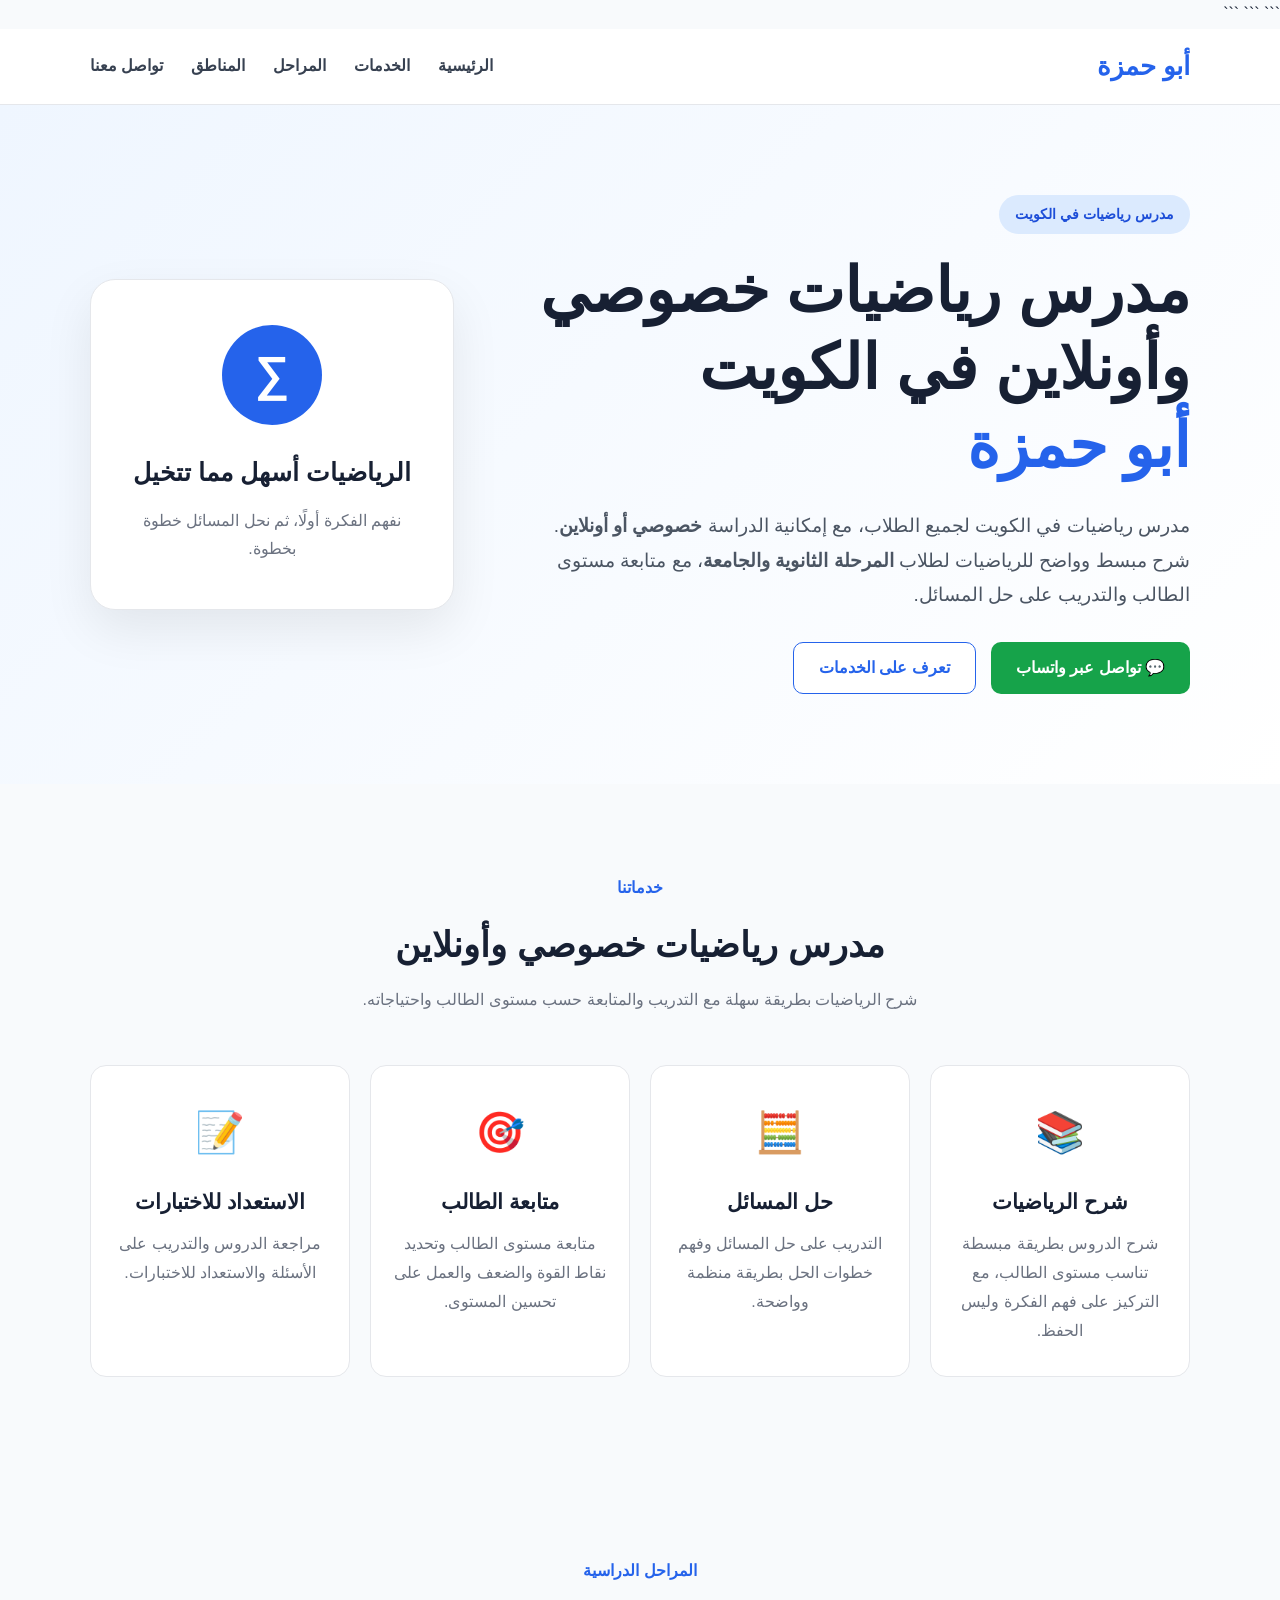
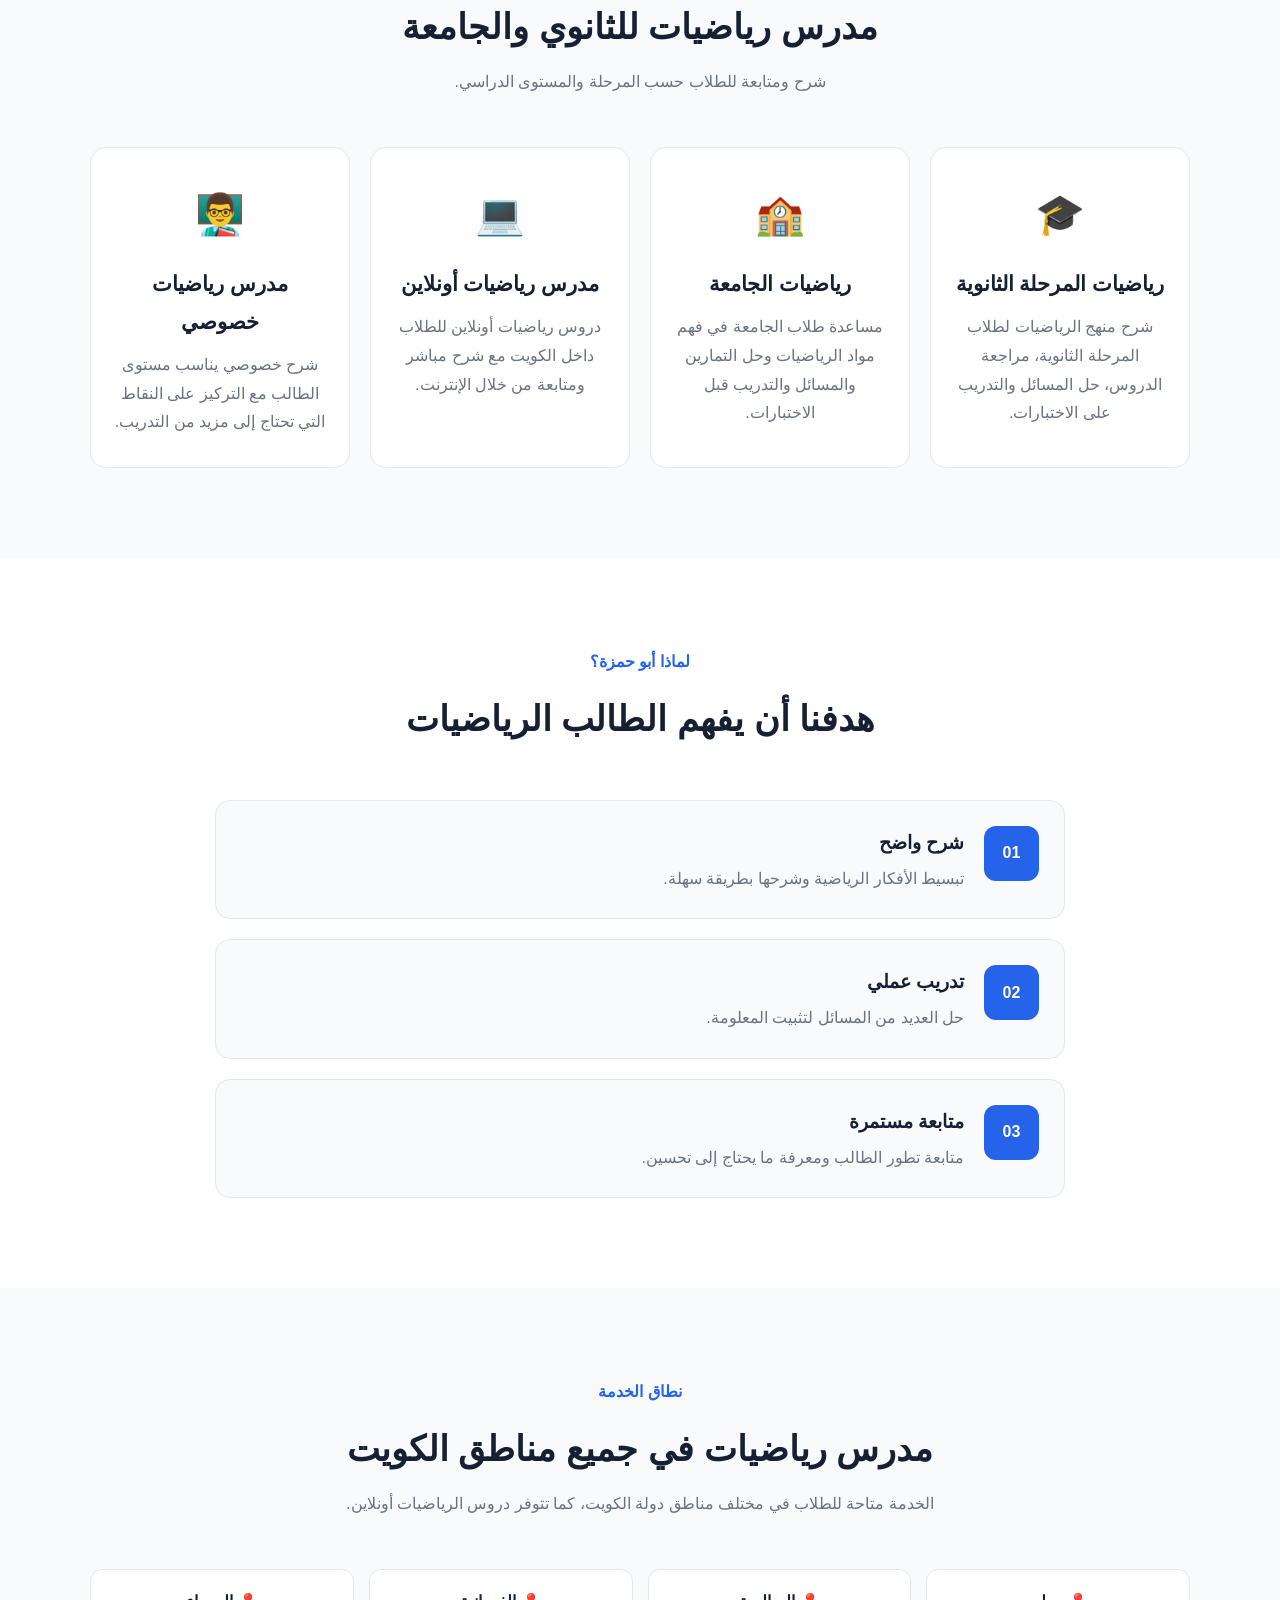
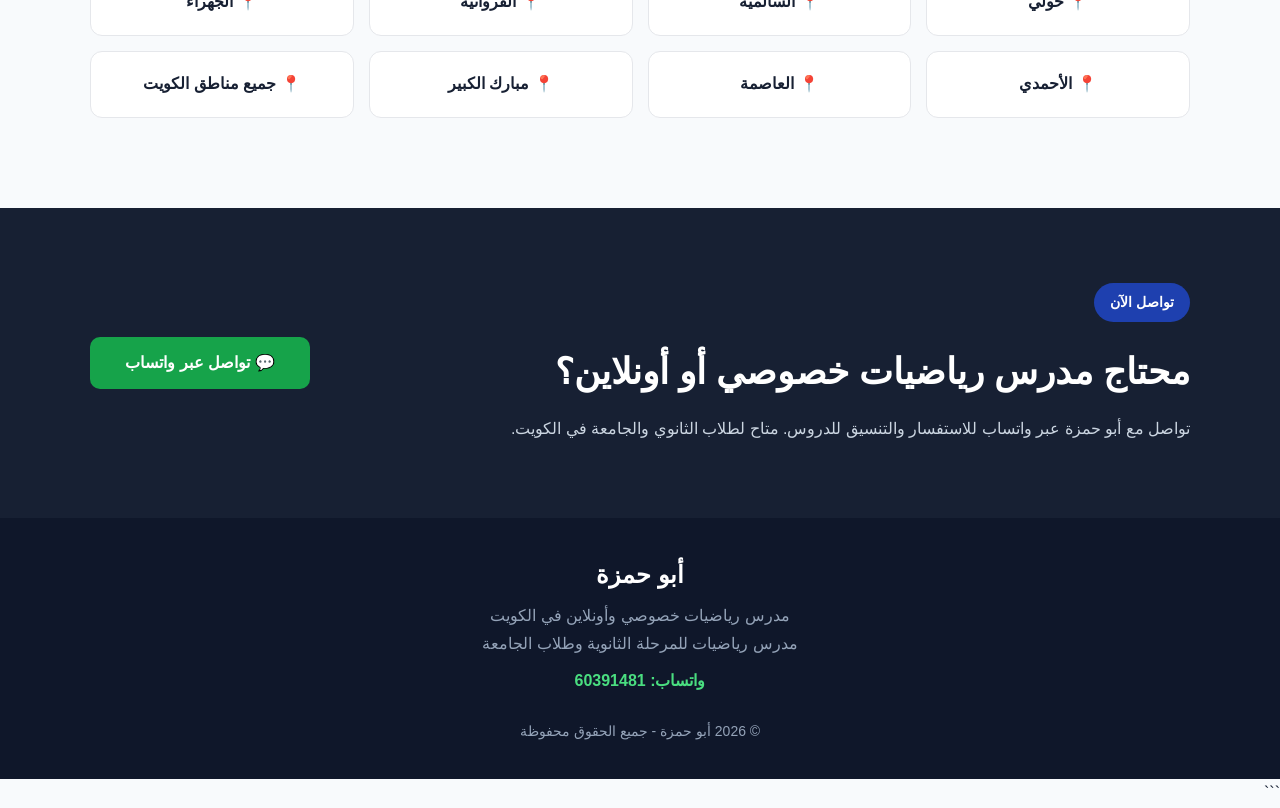
==== index.html @ b4099c41 "Update index.html" ====
<!DOCTYPE html>

<html lang="ar" dir="rtl">

<head>
    <meta charset="UTF-8">

```
<meta name="viewport"
      content="width=device-width, initial-scale=1.0">

<title>مدرس رياضيات في الكويت | خصوصي وأونلاين | أبو حمزة</title>

<meta name="description"
      content="أبو حمزة مدرس رياضيات في الكويت، مدرس رياضيات خصوصي وأونلاين لطلاب الثانوي والجامعة. شرح مبسط، حل مسائل، مراجعة واختبارات ومتابعة مستمرة.">

<meta name="keywords"
      content="مدرس رياضيات الكويت, مدرس رياضيات خصوصي الكويت, مدرس رياضيات اونلاين الكويت, مدرس رياضيات ثانوي الكويت, مدرس رياضيات جامعة الكويت, مدرس رياضيات في حولي, مدرس رياضيات في السالمية, مدرس رياضيات في الفروانية, مدرس رياضيات في الجهراء, مدرس رياضيات في الأحمدي, مدرس Math في الكويت">

<meta name="author" content="أبو حمزة">

<meta name="robots" content="index, follow">

<meta property="og:title"
      content="مدرس رياضيات في الكويت | خصوصي وأونلاين | أبو حمزة">

<meta property="og:description"
      content="مدرس رياضيات خصوصي وأونلاين في الكويت لطلاب الثانوي والجامعة مع شرح مبسط ومتابعة مستمرة.">

<meta property="og:type" content="website">

<meta property="og:locale" content="ar_KW">


<!-- بيانات تساعد Google على فهم الموقع -->
<script type="application/ld+json">
{
    "@context": "https://schema.org",
    "@type": "Person",
    "name": "أبو حمزة",
    "jobTitle": "مدرس رياضيات",
    "description": "مدرس رياضيات خصوصي وأونلاين في الكويت لطلاب المرحلة الثانوية والجامعة",
    "telephone": "+96560391481",
    "areaServed": {
        "@type": "Country",
        "name": "الكويت"
    },
    "knowsAbout": [
        "الرياضيات",
        "Math",
        "التعليم",
        "شرح الرياضيات",
        "رياضيات المرحلة الثانوية",
        "رياضيات الجامعة"
    ]
}
</script>

<link rel="stylesheet" href="style.css">
```

</head>

<body>

```
<!-- =========================
     Header
========================== -->

<header class="header">

    <div class="container header-content">

        <a href="#" class="logo">
            أبو حمزة
        </a>

        <nav class="nav">

            <a href="#home">الرئيسية</a>

            <a href="#services">الخدمات</a>

            <a href="#levels">المراحل</a>

            <a href="#areas">المناطق</a>

            <a href="#contact">تواصل معنا</a>

        </nav>

    </div>

</header>


<!-- =========================
     Hero
========================== -->

<main>

    <section id="home" class="hero">

        <div class="container hero-content">

            <div class="hero-text">

                <span class="badge">
                    مدرس رياضيات في الكويت
                </span>

                <h1>
                    مدرس رياضيات خصوصي وأونلاين في الكويت
                    <br>
                    <span>أبو حمزة</span>
                </h1>

                <p>
                    مدرس رياضيات في الكويت لجميع الطلاب،
                    مع إمكانية الدراسة <strong>خصوصي أو أونلاين</strong>.
                    شرح مبسط وواضح للرياضيات لطلاب
                    <strong>المرحلة الثانوية والجامعة</strong>،
                    مع متابعة مستوى الطالب والتدريب على حل المسائل.
                </p>

                <div class="hero-buttons">

                    <a
                        href="https://wa.me/96560391481"
                        target="_blank"
                        rel="noopener"
                        class="btn whatsapp-btn"
                    >
                        💬 تواصل عبر واتساب
                    </a>

                    <a
                        href="#services"
                        class="btn secondary-btn"
                    >
                        تعرف على الخدمات
                    </a>

                </div>

            </div>


            <div class="hero-card">

                <div class="math-symbol">
                    ∑
                </div>

                <h2>
                    الرياضيات أسهل مما تتخيل
                </h2>

                <p>
                    نفهم الفكرة أولًا،
                    ثم نحل المسائل خطوة بخطوة.
                </p>

            </div>

        </div>

    </section>


    <!-- =========================
         Services
    ========================== -->

    <section id="services" class="section">

        <div class="container">

            <div class="section-title">

                <span>
                    خدماتنا
                </span>

                <h2>
                    مدرس رياضيات خصوصي وأونلاين
                </h2>

                <p>
                    شرح الرياضيات بطريقة سهلة مع التدريب والمتابعة
                    حسب مستوى الطالب واحتياجاته.
                </p>

            </div>


            <div class="services-grid">


                <article class="service-card">

                    <div class="service-icon">
                        📚
                    </div>

                    <h3>
                        شرح الرياضيات
                    </h3>

                    <p>
                        شرح الدروس بطريقة مبسطة
                        تناسب مستوى الطالب، مع التركيز
                        على فهم الفكرة وليس الحفظ.
                    </p>

                </article>


                <article class="service-card">

                    <div class="service-icon">
                        🧮
                    </div>

                    <h3>
                        حل المسائل
                    </h3>

                    <p>
                        التدريب على حل المسائل
                        وفهم خطوات الحل بطريقة منظمة
                        وواضحة.
                    </p>

                </article>


                <article class="service-card">

                    <div class="service-icon">
                        🎯
                    </div>

                    <h3>
                        متابعة الطالب
                    </h3>

                    <p>
                        متابعة مستوى الطالب
                        وتحديد نقاط القوة والضعف
                        والعمل على تحسين المستوى.
                    </p>

                </article>


                <article class="service-card">

                    <div class="service-icon">
                        📝
                    </div>

                    <h3>
                        الاستعداد للاختبارات
                    </h3>

                    <p>
                        مراجعة الدروس والتدريب على الأسئلة
                        والاستعداد للاختبارات.
                    </p>

                </article>


            </div>

        </div>

    </section>


    <!-- =========================
         Levels
    ========================== -->

    <section id="levels" class="section">

        <div class="container">

            <div class="section-title">

                <span>
                    المراحل الدراسية
                </span>

                <h2>
                    مدرس رياضيات للثانوي والجامعة
                </h2>

                <p>
                    شرح ومتابعة للطلاب حسب المرحلة والمستوى الدراسي.
                </p>

            </div>


            <div class="services-grid">

                <article class="service-card">

                    <div class="service-icon">
                        🎓
                    </div>

                    <h3>
                        رياضيات المرحلة الثانوية
                    </h3>

                    <p>
                        شرح منهج الرياضيات لطلاب المرحلة الثانوية،
                        مراجعة الدروس، حل المسائل والتدريب على الاختبارات.
                    </p>

                </article>


                <article class="service-card">

                    <div class="service-icon">
                        🏫
                    </div>

                    <h3>
                        رياضيات الجامعة
                    </h3>

                    <p>
                        مساعدة طلاب الجامعة في فهم مواد الرياضيات
                        وحل التمارين والمسائل والتدريب قبل الاختبارات.
                    </p>

                </article>


                <article class="service-card">

                    <div class="service-icon">
                        💻
                    </div>

                    <h3>
                        مدرس رياضيات أونلاين
                    </h3>

                    <p>
                        دروس رياضيات أونلاين للطلاب داخل الكويت
                        مع شرح مباشر ومتابعة من خلال الإنترنت.
                    </p>

                </article>


                <article class="service-card">

                    <div class="service-icon">
                        👨‍🏫
                    </div>

                    <h3>
                        مدرس رياضيات خصوصي
                    </h3>

                    <p>
                        شرح خصوصي يناسب مستوى الطالب مع التركيز
                        على النقاط التي تحتاج إلى مزيد من التدريب.
                    </p>

                </article>

            </div>

        </div>

    </section>


    <!-- =========================
         Why Us
    ========================== -->

    <section class="why-section">

        <div class="container">

            <div class="section-title">

                <span>
                    لماذا أبو حمزة؟
                </span>

                <h2>
                    هدفنا أن يفهم الطالب الرياضيات
                </h2>

            </div>


            <div class="features">


                <div class="feature">

                    <div class="feature-number">
                        01
                    </div>

                    <div>
                        <h3>
                            شرح واضح
                        </h3>

                        <p>
                            تبسيط الأفكار الرياضية
                            وشرحها بطريقة سهلة.
                        </p>
                    </div>

                </div>


                <div class="feature">

                    <div class="feature-number">
                        02
                    </div>

                    <div>
                        <h3>
                            تدريب عملي
                        </h3>

                        <p>
                            حل العديد من المسائل
                            لتثبيت المعلومة.
                        </p>
                    </div>

                </div>


                <div class="feature">

                    <div class="feature-number">
                        03
                    </div>

                    <div>
                        <h3>
                            متابعة مستمرة
                        </h3>

                        <p>
                            متابعة تطور الطالب
                            ومعرفة ما يحتاج إلى تحسين.
                        </p>
                    </div>

                </div>


            </div>

        </div>

    </section>


    <!-- =========================
         Areas
    ========================== -->

    <section id="areas" class="section">

        <div class="container">

            <div class="section-title">

                <span>
                    نطاق الخدمة
                </span>

                <h2>
                    مدرس رياضيات في جميع مناطق الكويت
                </h2>

                <p>
                    الخدمة متاحة للطلاب في مختلف مناطق دولة الكويت،
                    كما تتوفر دروس الرياضيات أونلاين.
                </p>

            </div>


            <div class="areas-grid">

                <div>📍 حولي</div>

                <div>📍 السالمية</div>

                <div>📍 الفروانية</div>

                <div>📍 الجهراء</div>

                <div>📍 الأحمدي</div>

                <div>📍 العاصمة</div>

                <div>📍 مبارك الكبير</div>

                <div>📍 جميع مناطق الكويت</div>

            </div>

        </div>

    </section>


    <!-- =========================
         Contact
    ========================== -->

    <section id="contact" class="contact-section">

        <div class="container contact-content">

            <div>

                <span class="badge">
                    تواصل الآن
                </span>

                <h2>
                    محتاج مدرس رياضيات خصوصي أو أونلاين؟
                </h2>

                <p>
                    تواصل مع أبو حمزة عبر واتساب
                    للاستفسار والتنسيق للدروس.
                    متاح لطلاب الثانوي والجامعة في الكويت.
                </p>

            </div>


            <a
                href="https://wa.me/96560391481"
                target="_blank"
                rel="noopener"
                class="btn whatsapp-btn large-btn"
            >
                💬 تواصل عبر واتساب
            </a>

        </div>

    </section>

</main>


<!-- =========================
     Footer
========================== -->

<footer class="footer">

    <div class="container">

        <h3>
            أبو حمزة
        </h3>

        <p>
            مدرس رياضيات خصوصي وأونلاين في الكويت
        </p>

        <p>
            مدرس رياضيات للمرحلة الثانوية وطلاب الجامعة
        </p>

        <a
            href="https://wa.me/96560391481"
            target="_blank"
            rel="noopener"
        >
            واتساب: 60391481
        </a>

        <p class="copyright">
            © 2026 أبو حمزة - جميع الحقوق محفوظة
        </p>

    </div>

</footer>


<script src="script.js"></script>
```

</body>

</html>
---- style.css ----
/* =========================
   إعدادات عامة
========================= */

* {
    margin: 0;
    padding: 0;
    box-sizing: border-box;
}

html {
    scroll-behavior: smooth;
}

body {
    font-family: Arial, Tahoma, sans-serif;
    background: #f8fafc;
    color: #172033;
    line-height: 1.8;
}

a {
    text-decoration: none;
    color: inherit;
}

.container {
    width: min(1100px, 92%);
    margin: auto;
}


/* =========================
   Header
========================= */

.header {
    background: #ffffff;
    border-bottom: 1px solid #e5e7eb;
    position: sticky;
    top: 0;
    z-index: 1000;
}

.header-content {
    min-height: 75px;
    display: flex;
    align-items: center;
    justify-content: space-between;
    gap: 30px;
}

.logo {
    font-size: 26px;
    font-weight: bold;
    color: #2563eb;
}

.nav {
    display: flex;
    align-items: center;
    gap: 28px;
}

.nav a {
    font-size: 16px;
    font-weight: bold;
    color: #374151;
    transition: 0.3s;
}

.nav a:hover {
    color: #2563eb;
}


/* =========================
   Hero
========================= */

.hero {
    background: linear-gradient(
        135deg,
        #eff6ff,
        #ffffff
    );

    padding: 90px 0;
}

.hero-content {
    display: grid;
    grid-template-columns: 1.3fr 0.7fr;
    align-items: center;
    gap: 60px;
}

.badge {
    display: inline-block;
    background: #dbeafe;
    color: #1d4ed8;
    padding: 7px 16px;
    border-radius: 30px;
    font-size: 14px;
    font-weight: bold;
    margin-bottom: 18px;
}

.hero h1 {
    font-size: clamp(38px, 5vw, 62px);
    line-height: 1.25;
    margin-bottom: 25px;
}

.hero h1 span {
    color: #2563eb;
}

.hero-text p {
    max-width: 650px;
    font-size: 19px;
    color: #4b5563;
    margin-bottom: 30px;
}

.hero-buttons {
    display: flex;
    flex-wrap: wrap;
    gap: 15px;
}

.btn {
    display: inline-flex;
    justify-content: center;
    align-items: center;
    min-height: 52px;
    padding: 0 25px;
    border-radius: 10px;
    font-weight: bold;
    transition: 0.3s;
}

.whatsapp-btn {
    background: #16a34a;
    color: white;
}

.whatsapp-btn:hover {
    background: #15803d;
    transform: translateY(-2px);
}

.secondary-btn {
    background: white;
    color: #2563eb;
    border: 1px solid #2563eb;
}

.secondary-btn:hover {
    background: #2563eb;
    color: white;
}


/* =========================
   Hero Card
========================= */

.hero-card {
    background: white;
    border-radius: 25px;
    padding: 45px 30px;
    text-align: center;
    box-shadow: 0 20px 50px rgba(0, 0, 0, 0.08);
    border: 1px solid #e5e7eb;
}

.math-symbol {
    width: 100px;
    height: 100px;
    margin: 0 auto 25px;

    display: flex;
    align-items: center;
    justify-content: center;

    background: #2563eb;
    color: white;

    border-radius: 50%;

    font-size: 48px;
    font-weight: bold;
}

.hero-card h2 {
    font-size: 25px;
    margin-bottom: 12px;
}

.hero-card p {
    color: #6b7280;
}


/* =========================
   Sections
========================= */

.section {
    padding: 90px 0;
}

.section-title {
    text-align: center;
    max-width: 700px;
    margin: 0 auto 50px;
}

.section-title span {
    color: #2563eb;
    font-weight: bold;
}

.section-title h2 {
    font-size: 35px;
    margin: 10px 0;
}

.section-title p {
    color: #6b7280;
}


/* =========================
   Services
========================= */

.services-grid {
    display: grid;
    grid-template-columns: repeat(4, 1fr);
    gap: 20px;
}

.service-card {
    background: white;
    padding: 30px 22px;
    border-radius: 16px;
    text-align: center;
    border: 1px solid #e5e7eb;
    transition: 0.3s;
}

.service-card:hover {
    transform: translateY(-7px);
    box-shadow: 0 15px 35px rgba(0, 0, 0, 0.08);
}

.service-icon {
    font-size: 40px;
    margin-bottom: 15px;
}

.service-card h3 {
    font-size: 21px;
    margin-bottom: 10px;
}

.service-card p {
    color: #6b7280;
}


/* =========================
   Why Section
========================= */

.why-section {
    background: #ffffff;
    padding: 90px 0;
}

.features {
    max-width: 850px;
    margin: auto;

    display: grid;
    gap: 20px;
}

.feature {
    display: flex;
    align-items: flex-start;
    gap: 20px;

    padding: 25px;

    background: #f8fafc;
    border-radius: 15px;
    border: 1px solid #e5e7eb;
}

.feature-number {
    min-width: 55px;
    height: 55px;

    display: flex;
    align-items: center;
    justify-content: center;

    border-radius: 12px;

    background: #2563eb;
    color: white;

    font-weight: bold;
}

.feature h3 {
    margin-bottom: 5px;
}

.feature p {
    color: #6b7280;
}


/* =========================
   Areas
========================= */

.areas-grid {
    display: grid;
    grid-template-columns: repeat(4, 1fr);
    gap: 15px;
}

.areas-grid div {
    background: white;
    border: 1px solid #e5e7eb;
    border-radius: 12px;

    padding: 18px;

    text-align: center;
    font-weight: bold;

    transition: 0.3s;
}

.areas-grid div:hover {
    border-color: #2563eb;
    color: #2563eb;
    transform: translateY(-3px);
}


/* =========================
   Contact
========================= */

.contact-section {
    background: #172033;
    color: white;
    padding: 75px 0;
}

.contact-content {
    display: flex;
    align-items: center;
    justify-content: space-between;
    gap: 30px;
}

.contact-section .badge {
    background: #1e40af;
    color: white;
}

.contact-section h2 {
    font-size: 36px;
    margin-bottom: 10px;
}

.contact-section p {
    color: #cbd5e1;
}

.large-btn {
    min-width: 220px;
}


/* =========================
   Footer
========================= */

.footer {
    background: #0f172a;
    color: white;
    text-align: center;
    padding: 35px 0;
}

.footer h3 {
    font-size: 24px;
    margin-bottom: 5px;
}

.footer p {
    color: #94a3b8;
}

.footer a {
    display: inline-block;
    color: #4ade80;
    font-weight: bold;
    margin: 8px 0;
}

.copyright {
    margin-top: 15px;
    font-size: 14px;
}


/* =========================
   Mobile
========================= */

@media (max-width: 850px) {

    .header-content {
        flex-direction: column;
        padding: 18px 0;
    }

    .nav {
        gap: 15px;
        flex-wrap: wrap;
        justify-content: center;
    }

    .nav a {
        font-size: 14px;
    }

    .hero {
        padding: 60px 0;
    }

    .hero-content {
        grid-template-columns: 1fr;
        text-align: center;
    }

    .hero-text p {
        margin-left: auto;
        margin-right: auto;
    }

    .hero-buttons {
        justify-content: center;
    }

    .services-grid {
        grid-template-columns: repeat(2, 1fr);
    }

    .areas-grid {
        grid-template-columns: repeat(2, 1fr);
    }

    .contact-content {
        flex-direction: column;
        text-align: center;
    }
}


@media (max-width: 550px) {

    .hero h1 {
        font-size: 36px;
    }

    .hero-text p {
        font-size: 17px;
    }

    .section {
        padding: 65px 0;
    }

    .section-title h2 {
        font-size: 28px;
    }

    .services-grid {
        grid-template-columns: 1fr;
    }

    .areas-grid {
        grid-template-columns: 1fr;
    }

    .feature {
        flex-direction: column;
    }

    .btn {
        width: 100%;
    }

    .hero-buttons {
        flex-direction: column;
    }

}
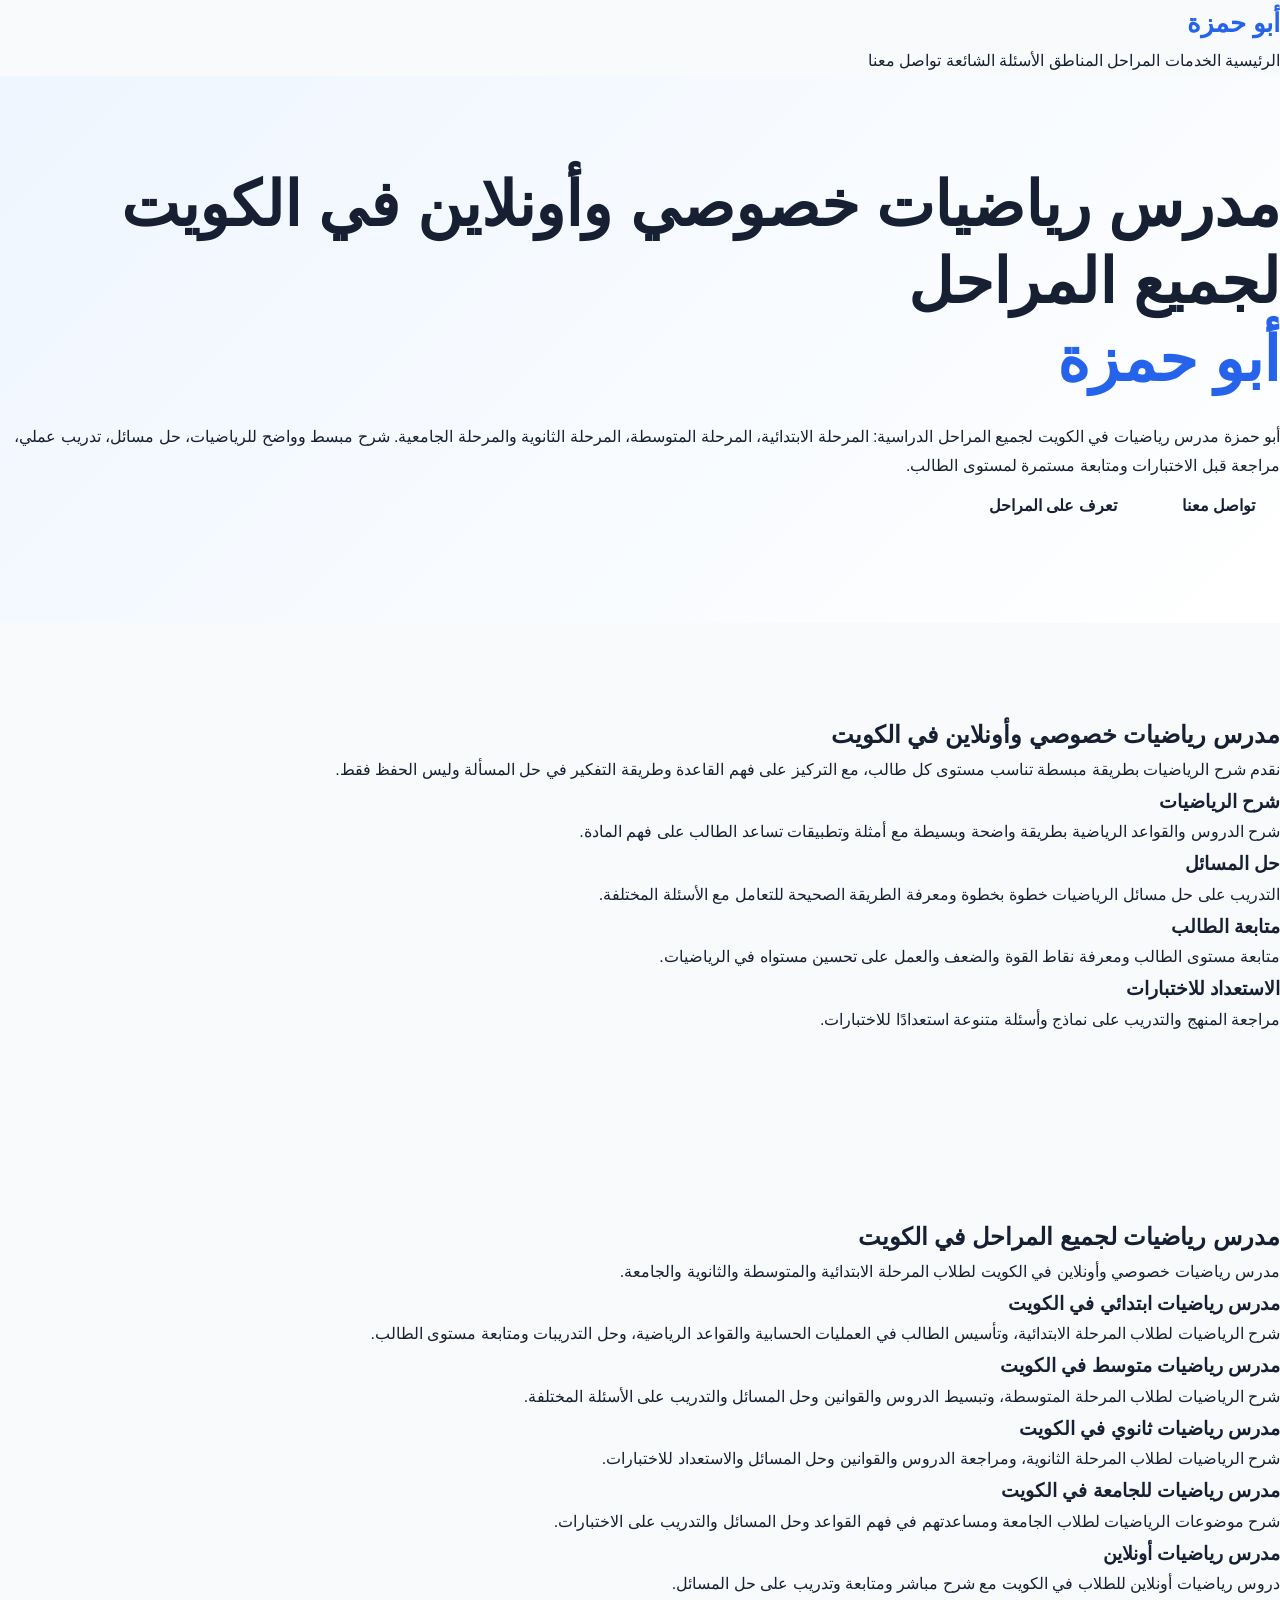
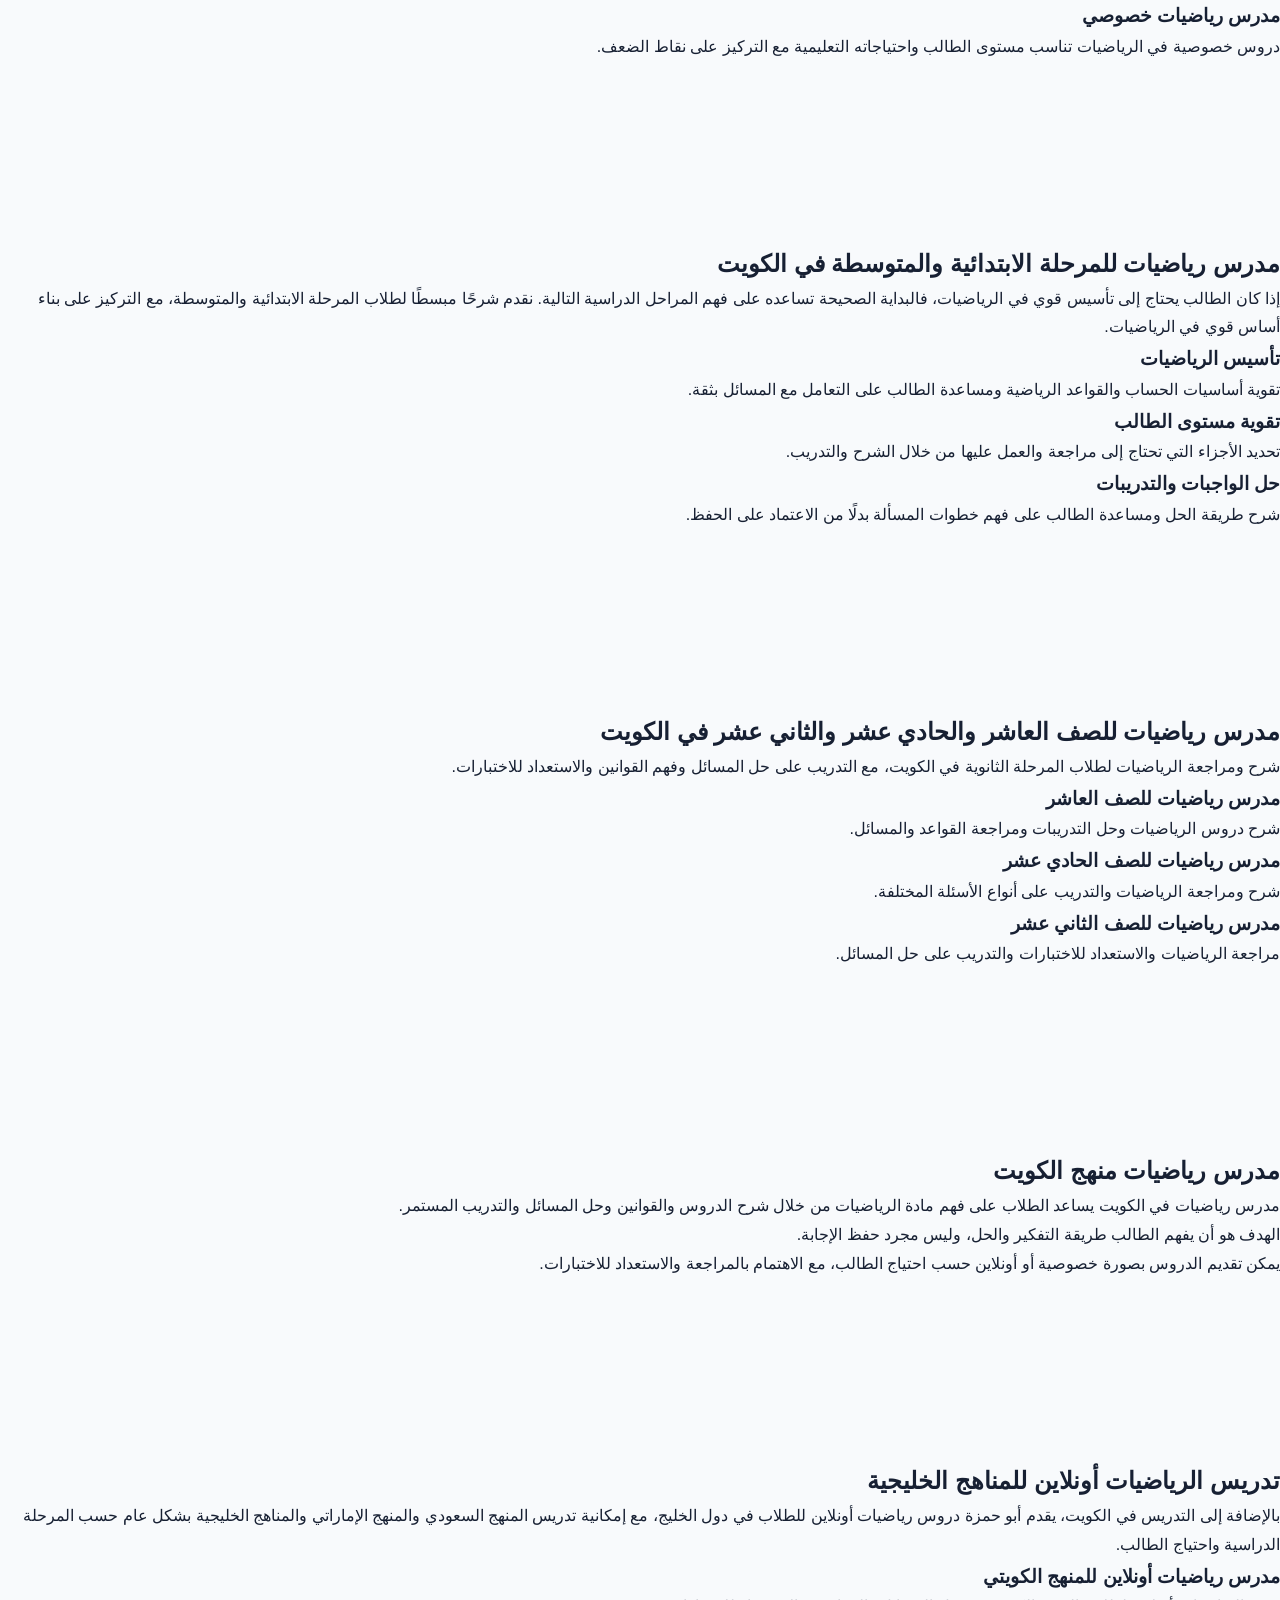
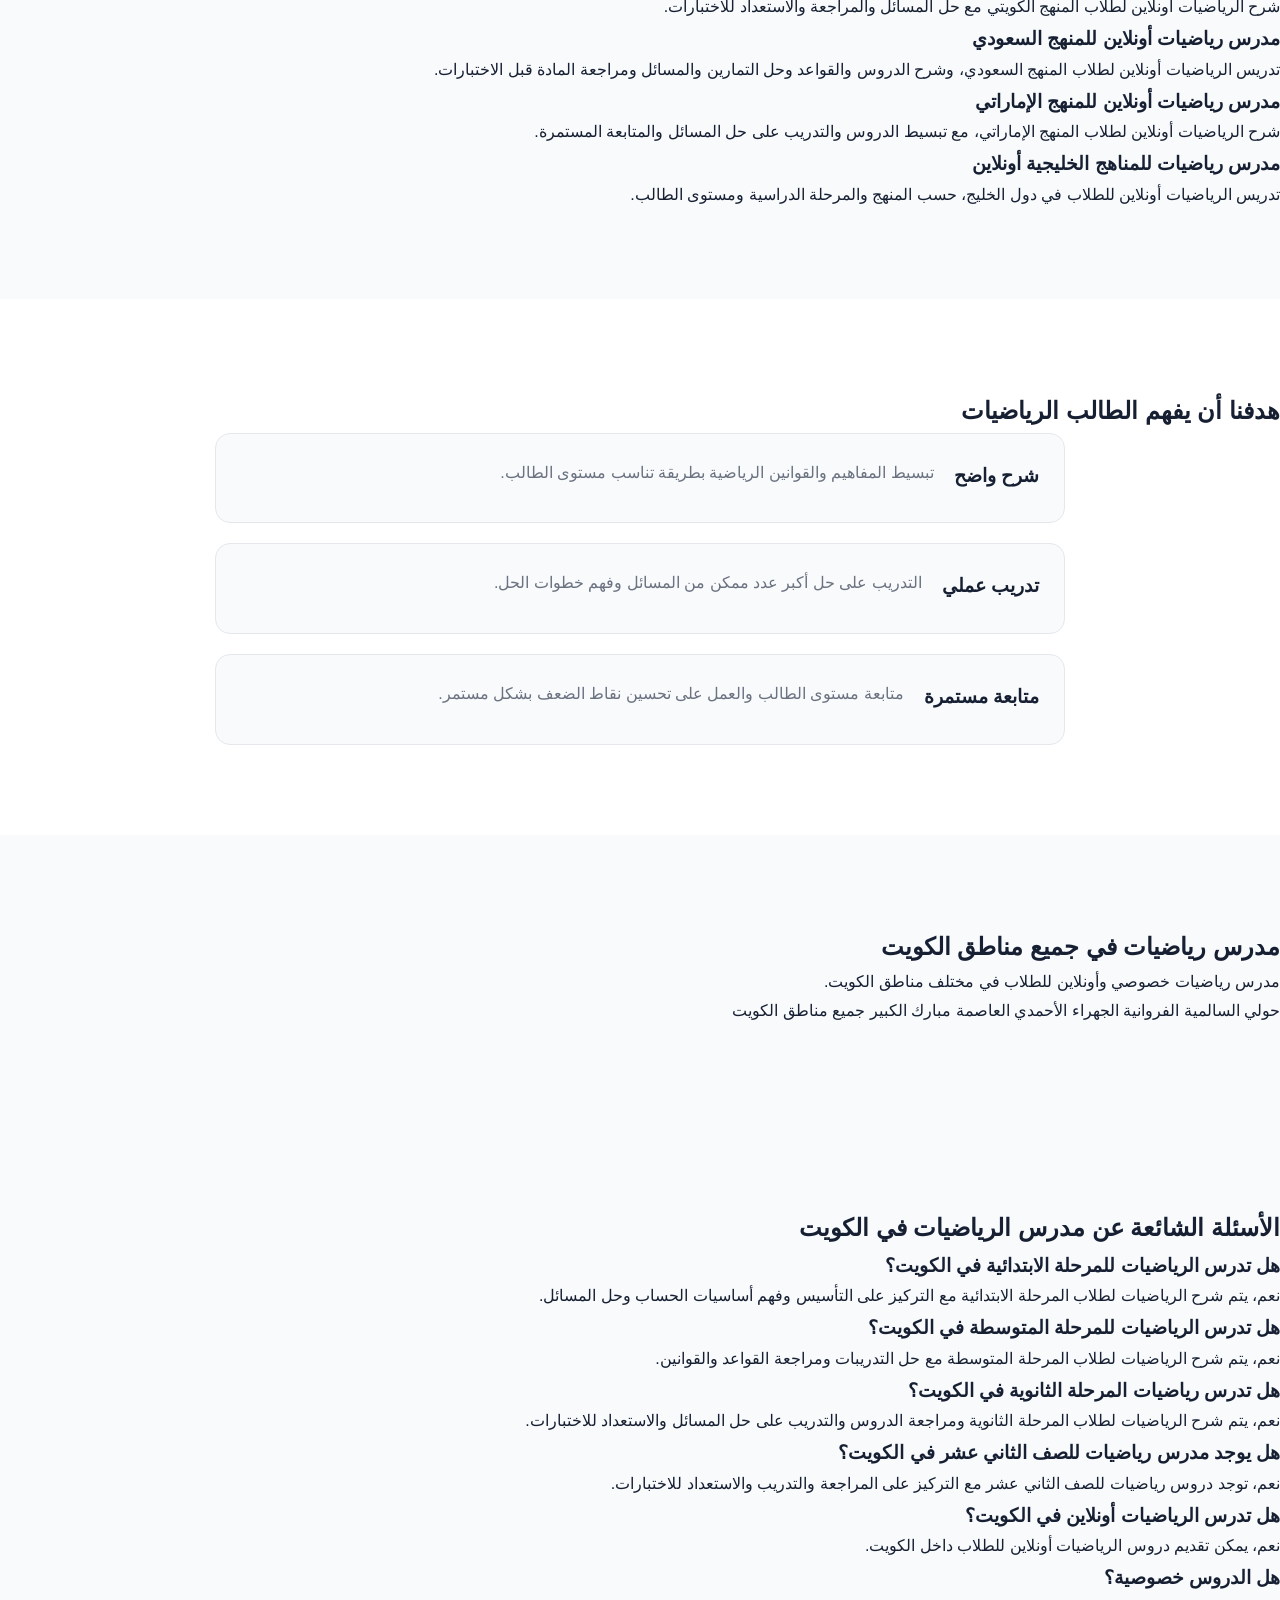
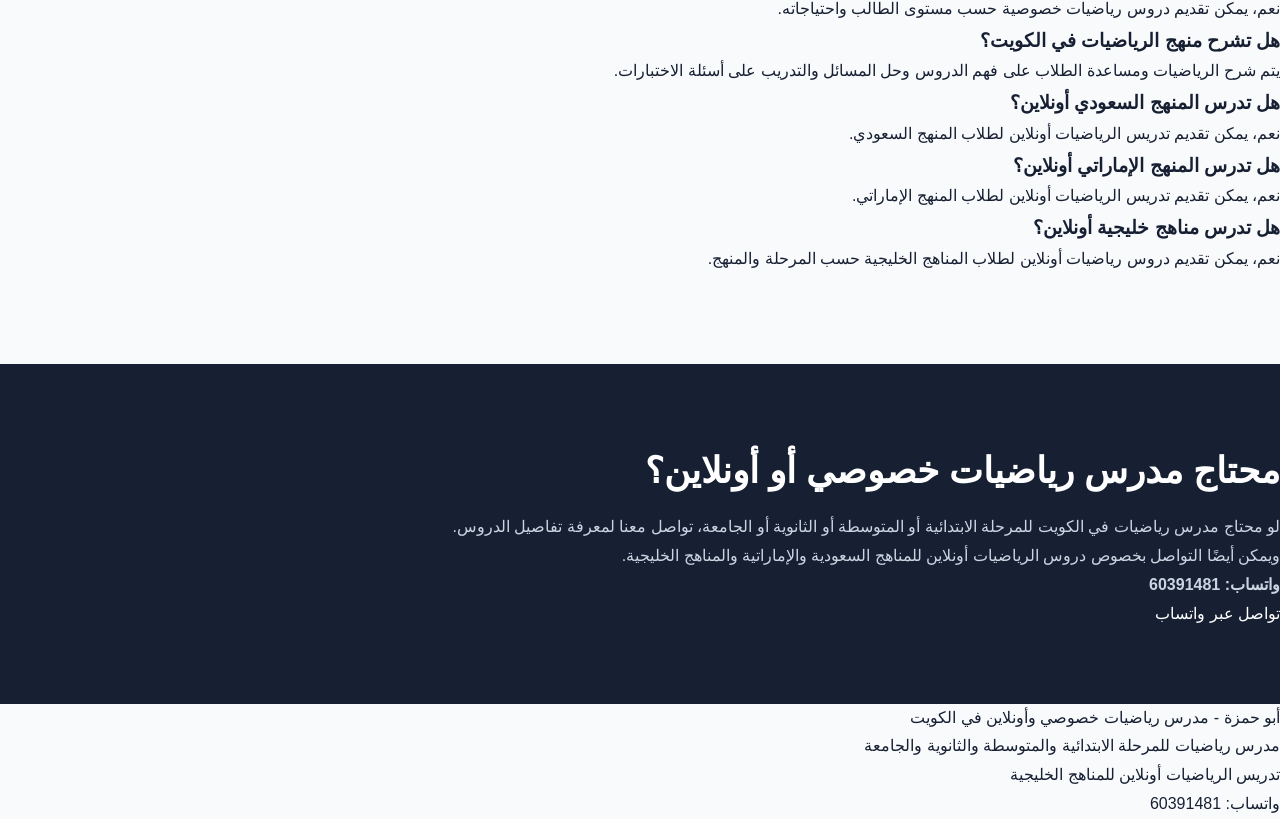
==== commit ac0bd382: "Update index.html" ====
--- a/index.html
+++ b/index.html
@@ -1,615 +1,874 @@
 <!DOCTYPE html>
-
 <html lang="ar" dir="rtl">
 
 <head>
     <meta charset="UTF-8">
-
-```
-<meta name="viewport"
-      content="width=device-width, initial-scale=1.0">
-
-<title>مدرس رياضيات في الكويت | خصوصي وأونلاين | أبو حمزة</title>
-
-<meta name="description"
-      content="أبو حمزة مدرس رياضيات في الكويت، مدرس رياضيات خصوصي وأونلاين لطلاب الثانوي والجامعة. شرح مبسط، حل مسائل، مراجعة واختبارات ومتابعة مستمرة.">
-
-<meta name="keywords"
-      content="مدرس رياضيات الكويت, مدرس رياضيات خصوصي الكويت, مدرس رياضيات اونلاين الكويت, مدرس رياضيات ثانوي الكويت, مدرس رياضيات جامعة الكويت, مدرس رياضيات في حولي, مدرس رياضيات في السالمية, مدرس رياضيات في الفروانية, مدرس رياضيات في الجهراء, مدرس رياضيات في الأحمدي, مدرس Math في الكويت">
-
-<meta name="author" content="أبو حمزة">
-
-<meta name="robots" content="index, follow">
-
-<meta property="og:title"
-      content="مدرس رياضيات في الكويت | خصوصي وأونلاين | أبو حمزة">
-
-<meta property="og:description"
-      content="مدرس رياضيات خصوصي وأونلاين في الكويت لطلاب الثانوي والجامعة مع شرح مبسط ومتابعة مستمرة.">
-
-<meta property="og:type" content="website">
-
-<meta property="og:locale" content="ar_KW">
-
-
-<!-- بيانات تساعد Google على فهم الموقع -->
-<script type="application/ld+json">
-{
-    "@context": "https://schema.org",
-    "@type": "Person",
-    "name": "أبو حمزة",
-    "jobTitle": "مدرس رياضيات",
-    "description": "مدرس رياضيات خصوصي وأونلاين في الكويت لطلاب المرحلة الثانوية والجامعة",
-    "telephone": "+96560391481",
-    "areaServed": {
-        "@type": "Country",
-        "name": "الكويت"
-    },
-    "knowsAbout": [
-        "الرياضيات",
-        "Math",
-        "التعليم",
-        "شرح الرياضيات",
-        "رياضيات المرحلة الثانوية",
-        "رياضيات الجامعة"
-    ]
-}
-</script>
-
-<link rel="stylesheet" href="style.css">
-```
-
+    <meta name="viewport" content="width=device-width, initial-scale=1.0">
+
+    <title>مدرس رياضيات في الكويت | ابتدائي ومتوسط وثانوي وجامعة | أبو حمزة</title>
+
+    <meta name="description"
+        content="أبو حمزة مدرس رياضيات في الكويت لجميع المراحل: ابتدائي، متوسط، ثانوي وجامعة. مدرس رياضيات خصوصي وأونلاين في الكويت، شرح مبسط ومراجعة وحل مسائل واختبارات، مع تدريس المناهج الخليجية أونلاين.">
+
+    <meta name="keywords"
+        content="مدرس رياضيات الكويت, مدرس رياضيات خصوصي الكويت, مدرس رياضيات اونلاين الكويت, مدرس رياضيات ابتدائي الكويت, مدرس رياضيات للمرحلة الابتدائية, مدرس رياضيات متوسط الكويت, مدرس رياضيات للمرحلة المتوسطة, مدرس رياضيات ثانوي الكويت, مدرس رياضيات للصف العاشر الكويت, مدرس رياضيات للصف الحادي عشر الكويت, مدرس رياضيات للصف الثاني عشر الكويت, مدرس رياضيات جامعة الكويت, مدرس رياضيات منهج الكويت, شرح رياضيات الكويت, مدرس Math في الكويت, مدرس رياضيات اونلاين, مدرس رياضيات المنهج السعودي, مدرس رياضيات اونلاين المنهج السعودي, مدرس رياضيات المنهج الإماراتي, مدرس رياضيات اونلاين المنهج الإماراتي, مدرس رياضيات للمناهج الخليجية">
+
+    <meta name="author" content="أبو حمزة">
+    <meta name="robots" content="index, follow">
+
+    <!-- Open Graph -->
+    <meta property="og:title"
+        content="مدرس رياضيات في الكويت | ابتدائي ومتوسط وثانوي وجامعة | أبو حمزة">
+
+    <meta property="og:description"
+        content="مدرس رياضيات خصوصي وأونلاين في الكويت لجميع المراحل الدراسية، من الابتدائي والمتوسط إلى الثانوي والجامعة، مع تدريس المناهج الخليجية أونلاين.">
+
+    <meta property="og:type" content="website">
+    <meta property="og:locale" content="ar_KW">
+
+    <!-- بيانات الموقع لمحركات البحث -->
+    <script type="application/ld+json">
+    {
+        "@context": "https://schema.org",
+        "@type": "Person",
+        "name": "أبو حمزة",
+        "jobTitle": "مدرس رياضيات",
+        "description": "مدرس رياضيات خصوصي وأونلاين في الكويت لجميع المراحل الدراسية من الابتدائي والمتوسط إلى الثانوي والجامعة، مع تدريس المناهج الخليجية أونلاين.",
+        "telephone": "+96560391481",
+        "areaServed": {
+            "@type": "Country",
+            "name": "الكويت"
+        },
+        "knowsAbout": [
+            "الرياضيات",
+            "Math",
+            "شرح الرياضيات",
+            "مدرس رياضيات ابتدائي",
+            "مدرس رياضيات متوسط",
+            "مدرس رياضيات ثانوي",
+            "رياضيات الجامعة",
+            "منهج الرياضيات في الكويت",
+            "المنهج السعودي",
+            "المنهج الإماراتي",
+            "المناهج الخليجية",
+            "تدريس الرياضيات أونلاين"
+        ]
+    }
+    </script>
+
+    <link rel="stylesheet" href="style.css">
 </head>
 
 <body>
 
-```
+<header>
+
+    <div class="logo">
+        أبو حمزة
+    </div>
+
+    <nav>
+        <a href="#home">الرئيسية</a>
+        <a href="#services">الخدمات</a>
+        <a href="#levels">المراحل</a>
+        <a href="#areas">المناطق</a>
+        <a href="#faq">الأسئلة الشائعة</a>
+        <a href="#contact">تواصل معنا</a>
+    </nav>
+
+</header>
+
+
+<main>
+
+    <!-- =========================
+         الرئيسية
+    ========================== -->
+
+    <section id="home" class="hero">
+
+        <h1>
+            مدرس رياضيات خصوصي وأونلاين في الكويت لجميع المراحل
+            <br>
+            <span>أبو حمزة</span>
+        </h1>
+
+        <p>
+            أبو حمزة مدرس رياضيات في الكويت لجميع المراحل الدراسية:
+            المرحلة الابتدائية، المرحلة المتوسطة، المرحلة الثانوية
+            والمرحلة الجامعية.
+
+            شرح مبسط وواضح للرياضيات، حل مسائل، تدريب عملي،
+            مراجعة قبل الاختبارات ومتابعة مستمرة لمستوى الطالب.
+        </p>
+
+        <div class="hero-buttons">
+
+            <a href="#contact" class="btn">
+                تواصل معنا
+            </a>
+
+            <a href="#levels" class="btn">
+                تعرف على المراحل
+            </a>
+
+        </div>
+
+    </section>
+
+
+    <!-- =========================
+         الخدمات
+    ========================== -->
+
+    <section id="services" class="section">
+
+        <h2>
+            مدرس رياضيات خصوصي وأونلاين في الكويت
+        </h2>
+
+        <p>
+            نقدم شرح الرياضيات بطريقة مبسطة تناسب مستوى كل طالب،
+            مع التركيز على فهم القاعدة وطريقة التفكير في حل المسألة
+            وليس الحفظ فقط.
+        </p>
+
+        <div class="cards">
+
+            <div class="card">
+
+                <h3>
+                    شرح الرياضيات
+                </h3>
+
+                <p>
+                    شرح الدروس والقواعد الرياضية بطريقة واضحة وبسيطة
+                    مع أمثلة وتطبيقات تساعد الطالب على فهم المادة.
+                </p>
+
+            </div>
+
+
+            <div class="card">
+
+                <h3>
+                    حل المسائل
+                </h3>
+
+                <p>
+                    التدريب على حل مسائل الرياضيات خطوة بخطوة
+                    ومعرفة الطريقة الصحيحة للتعامل مع الأسئلة المختلفة.
+                </p>
+
+            </div>
+
+
+            <div class="card">
+
+                <h3>
+                    متابعة الطالب
+                </h3>
+
+                <p>
+                    متابعة مستوى الطالب ومعرفة نقاط القوة والضعف
+                    والعمل على تحسين مستواه في الرياضيات.
+                </p>
+
+            </div>
+
+
+            <div class="card">
+
+                <h3>
+                    الاستعداد للاختبارات
+                </h3>
+
+                <p>
+                    مراجعة المنهج والتدريب على نماذج وأسئلة متنوعة
+                    استعدادًا للاختبارات.
+                </p>
+
+            </div>
+
+        </div>
+
+    </section>
+
+
+    <!-- =========================
+         المراحل الدراسية
+    ========================== -->
+
+    <section id="levels" class="section">
+
+        <h2>
+            مدرس رياضيات لجميع المراحل في الكويت
+        </h2>
+
+        <p>
+            مدرس رياضيات خصوصي وأونلاين في الكويت
+            لطلاب المرحلة الابتدائية والمتوسطة والثانوية والجامعة.
+        </p>
+
+        <div class="cards">
+
+
+            <!-- ابتدائي -->
+
+            <div class="card">
+
+                <h3>
+                    مدرس رياضيات ابتدائي في الكويت
+                </h3>
+
+                <p>
+                    شرح الرياضيات لطلاب المرحلة الابتدائية،
+                    وتأسيس الطالب في العمليات الحسابية والقواعد الرياضية،
+                    وحل التدريبات ومتابعة مستوى الطالب.
+                </p>
+
+            </div>
+
+
+            <!-- متوسط -->
+
+            <div class="card">
+
+                <h3>
+                    مدرس رياضيات متوسط في الكويت
+                </h3>
+
+                <p>
+                    شرح الرياضيات لطلاب المرحلة المتوسطة،
+                    وتبسيط الدروس والقوانين وحل المسائل
+                    والتدريب على الأسئلة المختلفة.
+                </p>
+
+            </div>
+
+
+            <!-- ثانوي -->
+
+            <div class="card">
+
+                <h3>
+                    مدرس رياضيات ثانوي في الكويت
+                </h3>
+
+                <p>
+                    شرح الرياضيات لطلاب المرحلة الثانوية،
+                    ومراجعة الدروس والقوانين وحل المسائل
+                    والاستعداد للاختبارات.
+                </p>
+
+            </div>
+
+
+            <!-- جامعة -->
+
+            <div class="card">
+
+                <h3>
+                    مدرس رياضيات للجامعة في الكويت
+                </h3>
+
+                <p>
+                    شرح موضوعات الرياضيات لطلاب الجامعة
+                    ومساعدتهم في فهم القواعد وحل المسائل
+                    والتدريب على الاختبارات.
+                </p>
+
+            </div>
+
+
+            <!-- أونلاين -->
+
+            <div class="card">
+
+                <h3>
+                    مدرس رياضيات أونلاين
+                </h3>
+
+                <p>
+                    دروس رياضيات أونلاين للطلاب في الكويت
+                    مع شرح مباشر ومتابعة وتدريب على حل المسائل.
+                </p>
+
+            </div>
+
+
+            <!-- خصوصي -->
+
+            <div class="card">
+
+                <h3>
+                    مدرس رياضيات خصوصي
+                </h3>
+
+                <p>
+                    دروس خصوصية في الرياضيات تناسب مستوى الطالب
+                    واحتياجاته التعليمية مع التركيز على نقاط الضعف.
+                </p>
+
+            </div>
+
+        </div>
+
+    </section>
+
+
+    <!-- =========================
+         ابتدائي ومتوسط
+    ========================== -->
+
+    <section class="section">
+
+        <h2>
+            مدرس رياضيات للمرحلة الابتدائية والمتوسطة في الكويت
+        </h2>
+
+        <p>
+            إذا كان الطالب يحتاج إلى تأسيس قوي في الرياضيات،
+            فالبداية الصحيحة تساعده على فهم المراحل الدراسية التالية.
+
+            نقدم شرحًا مبسطًا لطلاب المرحلة الابتدائية والمتوسطة،
+            مع التركيز على بناء أساس قوي في الرياضيات.
+        </p>
+
+        <div class="cards">
+
+
+            <div class="card">
+
+                <h3>
+                    تأسيس الرياضيات
+                </h3>
+
+                <p>
+                    تقوية أساسيات الحساب والقواعد الرياضية
+                    ومساعدة الطالب على التعامل مع المسائل بثقة.
+                </p>
+
+            </div>
+
+
+            <div class="card">
+
+                <h3>
+                    تقوية مستوى الطالب
+                </h3>
+
+                <p>
+                    تحديد الأجزاء التي تحتاج إلى مراجعة
+                    والعمل عليها من خلال الشرح والتدريب.
+                </p>
+
+            </div>
+
+
+            <div class="card">
+
+                <h3>
+                    حل الواجبات والتدريبات
+                </h3>
+
+                <p>
+                    شرح طريقة الحل ومساعدة الطالب على فهم خطوات
+                    المسألة بدلًا من الاعتماد على الحفظ.
+                </p>
+
+            </div>
+
+        </div>
+
+    </section>
+
+
+    <!-- =========================
+         المرحلة الثانوية
+    ========================== -->
+
+    <section class="section">
+
+        <h2>
+            مدرس رياضيات للصف العاشر والحادي عشر والثاني عشر في الكويت
+        </h2>
+
+        <p>
+            شرح ومراجعة الرياضيات لطلاب المرحلة الثانوية في الكويت،
+            مع التدريب على حل المسائل وفهم القوانين والاستعداد للاختبارات.
+        </p>
+
+        <div class="cards">
+
+
+            <div class="card">
+
+                <h3>
+                    مدرس رياضيات للصف العاشر
+                </h3>
+
+                <p>
+                    شرح دروس الرياضيات وحل التدريبات
+                    ومراجعة القواعد والمسائل.
+                </p>
+
+            </div>
+
+
+            <div class="card">
+
+                <h3>
+                    مدرس رياضيات للصف الحادي عشر
+                </h3>
+
+                <p>
+                    شرح ومراجعة الرياضيات والتدريب
+                    على أنواع الأسئلة المختلفة.
+                </p>
+
+            </div>
+
+
+            <div class="card">
+
+                <h3>
+                    مدرس رياضيات للصف الثاني عشر
+                </h3>
+
+                <p>
+                    مراجعة الرياضيات والاستعداد للاختبارات
+                    والتدريب على حل المسائل.
+                </p>
+
+            </div>
+
+        </div>
+
+    </section>
+
+
+    <!-- =========================
+         منهج الكويت
+    ========================== -->
+
+    <section class="section">
+
+        <h2>
+            مدرس رياضيات منهج الكويت
+        </h2>
+
+        <p>
+            مدرس رياضيات في الكويت يساعد الطلاب على فهم مادة الرياضيات
+            من خلال شرح الدروس والقوانين وحل المسائل والتدريب المستمر.
+        </p>
+
+        <p>
+            الهدف هو أن يفهم الطالب طريقة التفكير والحل،
+            وليس مجرد حفظ الإجابة.
+        </p>
+
+        <p>
+            يمكن تقديم الدروس بصورة خصوصية أو أونلاين
+            حسب احتياج الطالب، مع الاهتمام بالمراجعة
+            والاستعداد للاختبارات.
+        </p>
+
+    </section>
+
+
+    <!-- =========================
+         المناهج الخليجية أونلاين
+    ========================== -->
+
+    <section class="section">
+
+        <h2>
+            تدريس الرياضيات أونلاين للمناهج الخليجية
+        </h2>
+
+        <p>
+            بالإضافة إلى التدريس في الكويت، يقدم أبو حمزة
+            دروس رياضيات أونلاين للطلاب في دول الخليج،
+            مع إمكانية تدريس المنهج السعودي والمنهج الإماراتي
+            والمناهج الخليجية بشكل عام حسب المرحلة الدراسية
+            واحتياج الطالب.
+        </p>
+
+        <div class="cards">
+
+
+            <div class="card">
+
+                <h3>
+                    مدرس رياضيات أونلاين للمنهج الكويتي
+                </h3>
+
+                <p>
+                    شرح الرياضيات أونلاين لطلاب المنهج الكويتي
+                    مع حل المسائل والمراجعة والاستعداد للاختبارات.
+                </p>
+
+            </div>
+
+
+            <div class="card">
+
+                <h3>
+                    مدرس رياضيات أونلاين للمنهج السعودي
+                </h3>
+
+                <p>
+                    تدريس الرياضيات أونلاين لطلاب المنهج السعودي،
+                    وشرح الدروس والقواعد وحل التمارين والمسائل
+                    ومراجعة المادة قبل الاختبارات.
+                </p>
+
+            </div>
+
+
+            <div class="card">
+
+                <h3>
+                    مدرس رياضيات أونلاين للمنهج الإماراتي
+                </h3>
+
+                <p>
+                    شرح الرياضيات أونلاين لطلاب المنهج الإماراتي،
+                    مع تبسيط الدروس والتدريب على حل المسائل
+                    والمتابعة المستمرة.
+                </p>
+
+            </div>
+
+
+            <div class="card">
+
+                <h3>
+                    مدرس رياضيات للمناهج الخليجية أونلاين
+                </h3>
+
+                <p>
+                    تدريس الرياضيات أونلاين للطلاب في دول الخليج،
+                    حسب المنهج والمرحلة الدراسية ومستوى الطالب.
+                </p>
+
+            </div>
+
+        </div>
+
+    </section>
+
+
+    <!-- =========================
+         لماذا أبو حمزة
+    ========================== -->
+
+    <section class="why-section">
+
+        <h2>
+            هدفنا أن يفهم الطالب الرياضيات
+        </h2>
+
+        <div class="features">
+
+
+            <div class="feature">
+
+                <h3>
+                    شرح واضح
+                </h3>
+
+                <p>
+                    تبسيط المفاهيم والقوانين الرياضية
+                    بطريقة تناسب مستوى الطالب.
+                </p>
+
+            </div>
+
+
+            <div class="feature">
+
+                <h3>
+                    تدريب عملي
+                </h3>
+
+                <p>
+                    التدريب على حل أكبر عدد ممكن من المسائل
+                    وفهم خطوات الحل.
+                </p>
+
+            </div>
+
+
+            <div class="feature">
+
+                <h3>
+                    متابعة مستمرة
+                </h3>
+
+                <p>
+                    متابعة مستوى الطالب والعمل على تحسين
+                    نقاط الضعف بشكل مستمر.
+                </p>
+
+            </div>
+
+        </div>
+
+    </section>
+
+
+    <!-- =========================
+         مناطق الكويت
+    ========================== -->
+
+    <section id="areas" class="section">
+
+        <h2>
+            مدرس رياضيات في جميع مناطق الكويت
+        </h2>
+
+        <p>
+            مدرس رياضيات خصوصي وأونلاين للطلاب
+            في مختلف مناطق الكويت.
+        </p>
+
+        <div class="areas">
+
+            <span>حولي</span>
+            <span>السالمية</span>
+            <span>الفروانية</span>
+            <span>الجهراء</span>
+            <span>الأحمدي</span>
+            <span>العاصمة</span>
+            <span>مبارك الكبير</span>
+            <span>جميع مناطق الكويت</span>
+
+        </div>
+
+    </section>
+
+
+    <!-- =========================
+         الأسئلة الشائعة
+    ========================== -->
+
+    <section id="faq" class="section">
+
+        <h2>
+            الأسئلة الشائعة عن مدرس الرياضيات في الكويت
+        </h2>
+
+
+        <div class="faq-item">
+
+            <h3>
+                هل تدرس الرياضيات للمرحلة الابتدائية في الكويت؟
+            </h3>
+
+            <p>
+                نعم، يتم شرح الرياضيات لطلاب المرحلة الابتدائية
+                مع التركيز على التأسيس وفهم أساسيات الحساب
+                وحل المسائل.
+            </p>
+
+        </div>
+
+
+        <div class="faq-item">
+
+            <h3>
+                هل تدرس الرياضيات للمرحلة المتوسطة في الكويت؟
+            </h3>
+
+            <p>
+                نعم، يتم شرح الرياضيات لطلاب المرحلة المتوسطة
+                مع حل التدريبات ومراجعة القواعد والقوانين.
+            </p>
+
+        </div>
+
+
+        <div class="faq-item">
+
+            <h3>
+                هل تدرس رياضيات المرحلة الثانوية في الكويت؟
+            </h3>
+
+            <p>
+                نعم، يتم شرح الرياضيات لطلاب المرحلة الثانوية
+                ومراجعة الدروس والتدريب على حل المسائل
+                والاستعداد للاختبارات.
+            </p>
+
+        </div>
+
+
+        <div class="faq-item">
+
+            <h3>
+                هل يوجد مدرس رياضيات للصف الثاني عشر في الكويت؟
+            </h3>
+
+            <p>
+                نعم، توجد دروس رياضيات للصف الثاني عشر
+                مع التركيز على المراجعة والتدريب والاستعداد للاختبارات.
+            </p>
+
+        </div>
+
+
+        <div class="faq-item">
+
+            <h3>
+                هل تدرس الرياضيات أونلاين في الكويت؟
+            </h3>
+
+            <p>
+                نعم، يمكن تقديم دروس الرياضيات أونلاين
+                للطلاب داخل الكويت.
+            </p>
+
+        </div>
+
+
+        <div class="faq-item">
+
+            <h3>
+                هل الدروس خصوصية؟
+            </h3>
+
+            <p>
+                نعم، يمكن تقديم دروس رياضيات خصوصية
+                حسب مستوى الطالب واحتياجاته.
+            </p>
+
+        </div>
+
+
+        <div class="faq-item">
+
+            <h3>
+                هل تشرح منهج الرياضيات في الكويت؟
+            </h3>
+
+            <p>
+                يتم شرح الرياضيات ومساعدة الطلاب على فهم الدروس
+                وحل المسائل والتدريب على أسئلة الاختبارات.
+            </p>
+
+        </div>
+
+
+        <div class="faq-item">
+
+            <h3>
+                هل تدرس المنهج السعودي أونلاين؟
+            </h3>
+
+            <p>
+                نعم، يمكن تقديم تدريس الرياضيات أونلاين
+                لطلاب المنهج السعودي.
+            </p>
+
+        </div>
+
+
+        <div class="faq-item">
+
+            <h3>
+                هل تدرس المنهج الإماراتي أونلاين؟
+            </h3>
+
+            <p>
+                نعم، يمكن تقديم تدريس الرياضيات أونلاين
+                لطلاب المنهج الإماراتي.
+            </p>
+
+        </div>
+
+
+        <div class="faq-item">
+
+            <h3>
+                هل تدرس مناهج خليجية أونلاين؟
+            </h3>
+
+            <p>
+                نعم، يمكن تقديم دروس رياضيات أونلاين
+                لطلاب المناهج الخليجية حسب المرحلة والمنهج.
+            </p>
+
+        </div>
+
+    </section>
+
+
+    <!-- =========================
+         التواصل
+    ========================== -->
+
+    <section id="contact" class="contact-section">
+
+        <h2>
+            محتاج مدرس رياضيات خصوصي أو أونلاين؟
+        </h2>
+
+        <p>
+            لو محتاج مدرس رياضيات في الكويت للمرحلة الابتدائية
+            أو المتوسطة أو الثانوية أو الجامعة،
+            تواصل معنا لمعرفة تفاصيل الدروس.
+        </p>
+
+        <p>
+            ويمكن أيضًا التواصل بخصوص دروس الرياضيات أونلاين
+            للمناهج السعودية والإماراتية والمناهج الخليجية.
+        </p>
+
+        <p>
+            <strong>
+                واتساب: 60391481
+            </strong>
+        </p>
+
+        <a href="https://wa.me/96560391481"
+           target="_blank"
+           rel="noopener">
+            تواصل عبر واتساب
+        </a>
+
+    </section>
+
+</main>
+
+
 <!-- =========================
-     Header
+     الفوتر
 ========================== -->
 
-<header class="header">
-
-    <div class="container header-content">
-
-        <a href="#" class="logo">
-            أبو حمزة
-        </a>
-
-        <nav class="nav">
-
-            <a href="#home">الرئيسية</a>
-
-            <a href="#services">الخدمات</a>
-
-            <a href="#levels">المراحل</a>
-
-            <a href="#areas">المناطق</a>
-
-            <a href="#contact">تواصل معنا</a>
-
-        </nav>
-
-    </div>
-
-</header>
-
-
-<!-- =========================
-     Hero
-========================== -->
-
-<main>
-
-    <section id="home" class="hero">
-
-        <div class="container hero-content">
-
-            <div class="hero-text">
-
-                <span class="badge">
-                    مدرس رياضيات في الكويت
-                </span>
-
-                <h1>
-                    مدرس رياضيات خصوصي وأونلاين في الكويت
-                    <br>
-                    <span>أبو حمزة</span>
-                </h1>
-
-                <p>
-                    مدرس رياضيات في الكويت لجميع الطلاب،
-                    مع إمكانية الدراسة <strong>خصوصي أو أونلاين</strong>.
-                    شرح مبسط وواضح للرياضيات لطلاب
-                    <strong>المرحلة الثانوية والجامعة</strong>،
-                    مع متابعة مستوى الطالب والتدريب على حل المسائل.
-                </p>
-
-                <div class="hero-buttons">
-
-                    <a
-                        href="https://wa.me/96560391481"
-                        target="_blank"
-                        rel="noopener"
-                        class="btn whatsapp-btn"
-                    >
-                        💬 تواصل عبر واتساب
-                    </a>
-
-                    <a
-                        href="#services"
-                        class="btn secondary-btn"
-                    >
-                        تعرف على الخدمات
-                    </a>
-
-                </div>
-
-            </div>
-
-
-            <div class="hero-card">
-
-                <div class="math-symbol">
-                    ∑
-                </div>
-
-                <h2>
-                    الرياضيات أسهل مما تتخيل
-                </h2>
-
-                <p>
-                    نفهم الفكرة أولًا،
-                    ثم نحل المسائل خطوة بخطوة.
-                </p>
-
-            </div>
-
-        </div>
-
-    </section>
-
-
-    <!-- =========================
-         Services
-    ========================== -->
-
-    <section id="services" class="section">
-
-        <div class="container">
-
-            <div class="section-title">
-
-                <span>
-                    خدماتنا
-                </span>
-
-                <h2>
-                    مدرس رياضيات خصوصي وأونلاين
-                </h2>
-
-                <p>
-                    شرح الرياضيات بطريقة سهلة مع التدريب والمتابعة
-                    حسب مستوى الطالب واحتياجاته.
-                </p>
-
-            </div>
-
-
-            <div class="services-grid">
-
-
-                <article class="service-card">
-
-                    <div class="service-icon">
-                        📚
-                    </div>
-
-                    <h3>
-                        شرح الرياضيات
-                    </h3>
-
-                    <p>
-                        شرح الدروس بطريقة مبسطة
-                        تناسب مستوى الطالب، مع التركيز
-                        على فهم الفكرة وليس الحفظ.
-                    </p>
-
-                </article>
-
-
-                <article class="service-card">
-
-                    <div class="service-icon">
-                        🧮
-                    </div>
-
-                    <h3>
-                        حل المسائل
-                    </h3>
-
-                    <p>
-                        التدريب على حل المسائل
-                        وفهم خطوات الحل بطريقة منظمة
-                        وواضحة.
-                    </p>
-
-                </article>
-
-
-                <article class="service-card">
-
-                    <div class="service-icon">
-                        🎯
-                    </div>
-
-                    <h3>
-                        متابعة الطالب
-                    </h3>
-
-                    <p>
-                        متابعة مستوى الطالب
-                        وتحديد نقاط القوة والضعف
-                        والعمل على تحسين المستوى.
-                    </p>
-
-                </article>
-
-
-                <article class="service-card">
-
-                    <div class="service-icon">
-                        📝
-                    </div>
-
-                    <h3>
-                        الاستعداد للاختبارات
-                    </h3>
-
-                    <p>
-                        مراجعة الدروس والتدريب على الأسئلة
-                        والاستعداد للاختبارات.
-                    </p>
-
-                </article>
-
-
-            </div>
-
-        </div>
-
-    </section>
-
-
-    <!-- =========================
-         Levels
-    ========================== -->
-
-    <section id="levels" class="section">
-
-        <div class="container">
-
-            <div class="section-title">
-
-                <span>
-                    المراحل الدراسية
-                </span>
-
-                <h2>
-                    مدرس رياضيات للثانوي والجامعة
-                </h2>
-
-                <p>
-                    شرح ومتابعة للطلاب حسب المرحلة والمستوى الدراسي.
-                </p>
-
-            </div>
-
-
-            <div class="services-grid">
-
-                <article class="service-card">
-
-                    <div class="service-icon">
-                        🎓
-                    </div>
-
-                    <h3>
-                        رياضيات المرحلة الثانوية
-                    </h3>
-
-                    <p>
-                        شرح منهج الرياضيات لطلاب المرحلة الثانوية،
-                        مراجعة الدروس، حل المسائل والتدريب على الاختبارات.
-                    </p>
-
-                </article>
-
-
-                <article class="service-card">
-
-                    <div class="service-icon">
-                        🏫
-                    </div>
-
-                    <h3>
-                        رياضيات الجامعة
-                    </h3>
-
-                    <p>
-                        مساعدة طلاب الجامعة في فهم مواد الرياضيات
-                        وحل التمارين والمسائل والتدريب قبل الاختبارات.
-                    </p>
-
-                </article>
-
-
-                <article class="service-card">
-
-                    <div class="service-icon">
-                        💻
-                    </div>
-
-                    <h3>
-                        مدرس رياضيات أونلاين
-                    </h3>
-
-                    <p>
-                        دروس رياضيات أونلاين للطلاب داخل الكويت
-                        مع شرح مباشر ومتابعة من خلال الإنترنت.
-                    </p>
-
-                </article>
-
-
-                <article class="service-card">
-
-                    <div class="service-icon">
-                        👨‍🏫
-                    </div>
-
-                    <h3>
-                        مدرس رياضيات خصوصي
-                    </h3>
-
-                    <p>
-                        شرح خصوصي يناسب مستوى الطالب مع التركيز
-                        على النقاط التي تحتاج إلى مزيد من التدريب.
-                    </p>
-
-                </article>
-
-            </div>
-
-        </div>
-
-    </section>
-
-
-    <!-- =========================
-         Why Us
-    ========================== -->
-
-    <section class="why-section">
-
-        <div class="container">
-
-            <div class="section-title">
-
-                <span>
-                    لماذا أبو حمزة؟
-                </span>
-
-                <h2>
-                    هدفنا أن يفهم الطالب الرياضيات
-                </h2>
-
-            </div>
-
-
-            <div class="features">
-
-
-                <div class="feature">
-
-                    <div class="feature-number">
-                        01
-                    </div>
-
-                    <div>
-                        <h3>
-                            شرح واضح
-                        </h3>
-
-                        <p>
-                            تبسيط الأفكار الرياضية
-                            وشرحها بطريقة سهلة.
-                        </p>
-                    </div>
-
-                </div>
-
-
-                <div class="feature">
-
-                    <div class="feature-number">
-                        02
-                    </div>
-
-                    <div>
-                        <h3>
-                            تدريب عملي
-                        </h3>
-
-                        <p>
-                            حل العديد من المسائل
-                            لتثبيت المعلومة.
-                        </p>
-                    </div>
-
-                </div>
-
-
-                <div class="feature">
-
-                    <div class="feature-number">
-                        03
-                    </div>
-
-                    <div>
-                        <h3>
-                            متابعة مستمرة
-                        </h3>
-
-                        <p>
-                            متابعة تطور الطالب
-                            ومعرفة ما يحتاج إلى تحسين.
-                        </p>
-                    </div>
-
-                </div>
-
-
-            </div>
-
-        </div>
-
-    </section>
-
-
-    <!-- =========================
-         Areas
-    ========================== -->
-
-    <section id="areas" class="section">
-
-        <div class="container">
-
-            <div class="section-title">
-
-                <span>
-                    نطاق الخدمة
-                </span>
-
-                <h2>
-                    مدرس رياضيات في جميع مناطق الكويت
-                </h2>
-
-                <p>
-                    الخدمة متاحة للطلاب في مختلف مناطق دولة الكويت،
-                    كما تتوفر دروس الرياضيات أونلاين.
-                </p>
-
-            </div>
-
-
-            <div class="areas-grid">
-
-                <div>📍 حولي</div>
-
-                <div>📍 السالمية</div>
-
-                <div>📍 الفروانية</div>
-
-                <div>📍 الجهراء</div>
-
-                <div>📍 الأحمدي</div>
-
-                <div>📍 العاصمة</div>
-
-                <div>📍 مبارك الكبير</div>
-
-                <div>📍 جميع مناطق الكويت</div>
-
-            </div>
-
-        </div>
-
-    </section>
-
-
-    <!-- =========================
-         Contact
-    ========================== -->
-
-    <section id="contact" class="contact-section">
-
-        <div class="container contact-content">
-
-            <div>
-
-                <span class="badge">
-                    تواصل الآن
-                </span>
-
-                <h2>
-                    محتاج مدرس رياضيات خصوصي أو أونلاين؟
-                </h2>
-
-                <p>
-                    تواصل مع أبو حمزة عبر واتساب
-                    للاستفسار والتنسيق للدروس.
-                    متاح لطلاب الثانوي والجامعة في الكويت.
-                </p>
-
-            </div>
-
-
-            <a
-                href="https://wa.me/96560391481"
-                target="_blank"
-                rel="noopener"
-                class="btn whatsapp-btn large-btn"
-            >
-                💬 تواصل عبر واتساب
-            </a>
-
-        </div>
-
-    </section>
-
-</main>
-
-
-<!-- =========================
-     Footer
-========================== -->
-
-<footer class="footer">
-
-    <div class="container">
-
-        <h3>
-            أبو حمزة
-        </h3>
-
-        <p>
-            مدرس رياضيات خصوصي وأونلاين في الكويت
-        </p>
-
-        <p>
-            مدرس رياضيات للمرحلة الثانوية وطلاب الجامعة
-        </p>
-
-        <a
-            href="https://wa.me/96560391481"
-            target="_blank"
-            rel="noopener"
-        >
-            واتساب: 60391481
-        </a>
-
-        <p class="copyright">
-            © 2026 أبو حمزة - جميع الحقوق محفوظة
-        </p>
-
-    </div>
+<footer>
+
+    <p>
+        أبو حمزة - مدرس رياضيات خصوصي وأونلاين في الكويت
+    </p>
+
+    <p>
+        مدرس رياضيات للمرحلة الابتدائية والمتوسطة والثانوية والجامعة
+    </p>
+
+    <p>
+        تدريس الرياضيات أونلاين للمناهج الخليجية
+    </p>
+
+    <p>
+        واتساب: 60391481
+    </p>
 
 </footer>
 
 
 <script src="script.js"></script>
-```
 
 </body>
 
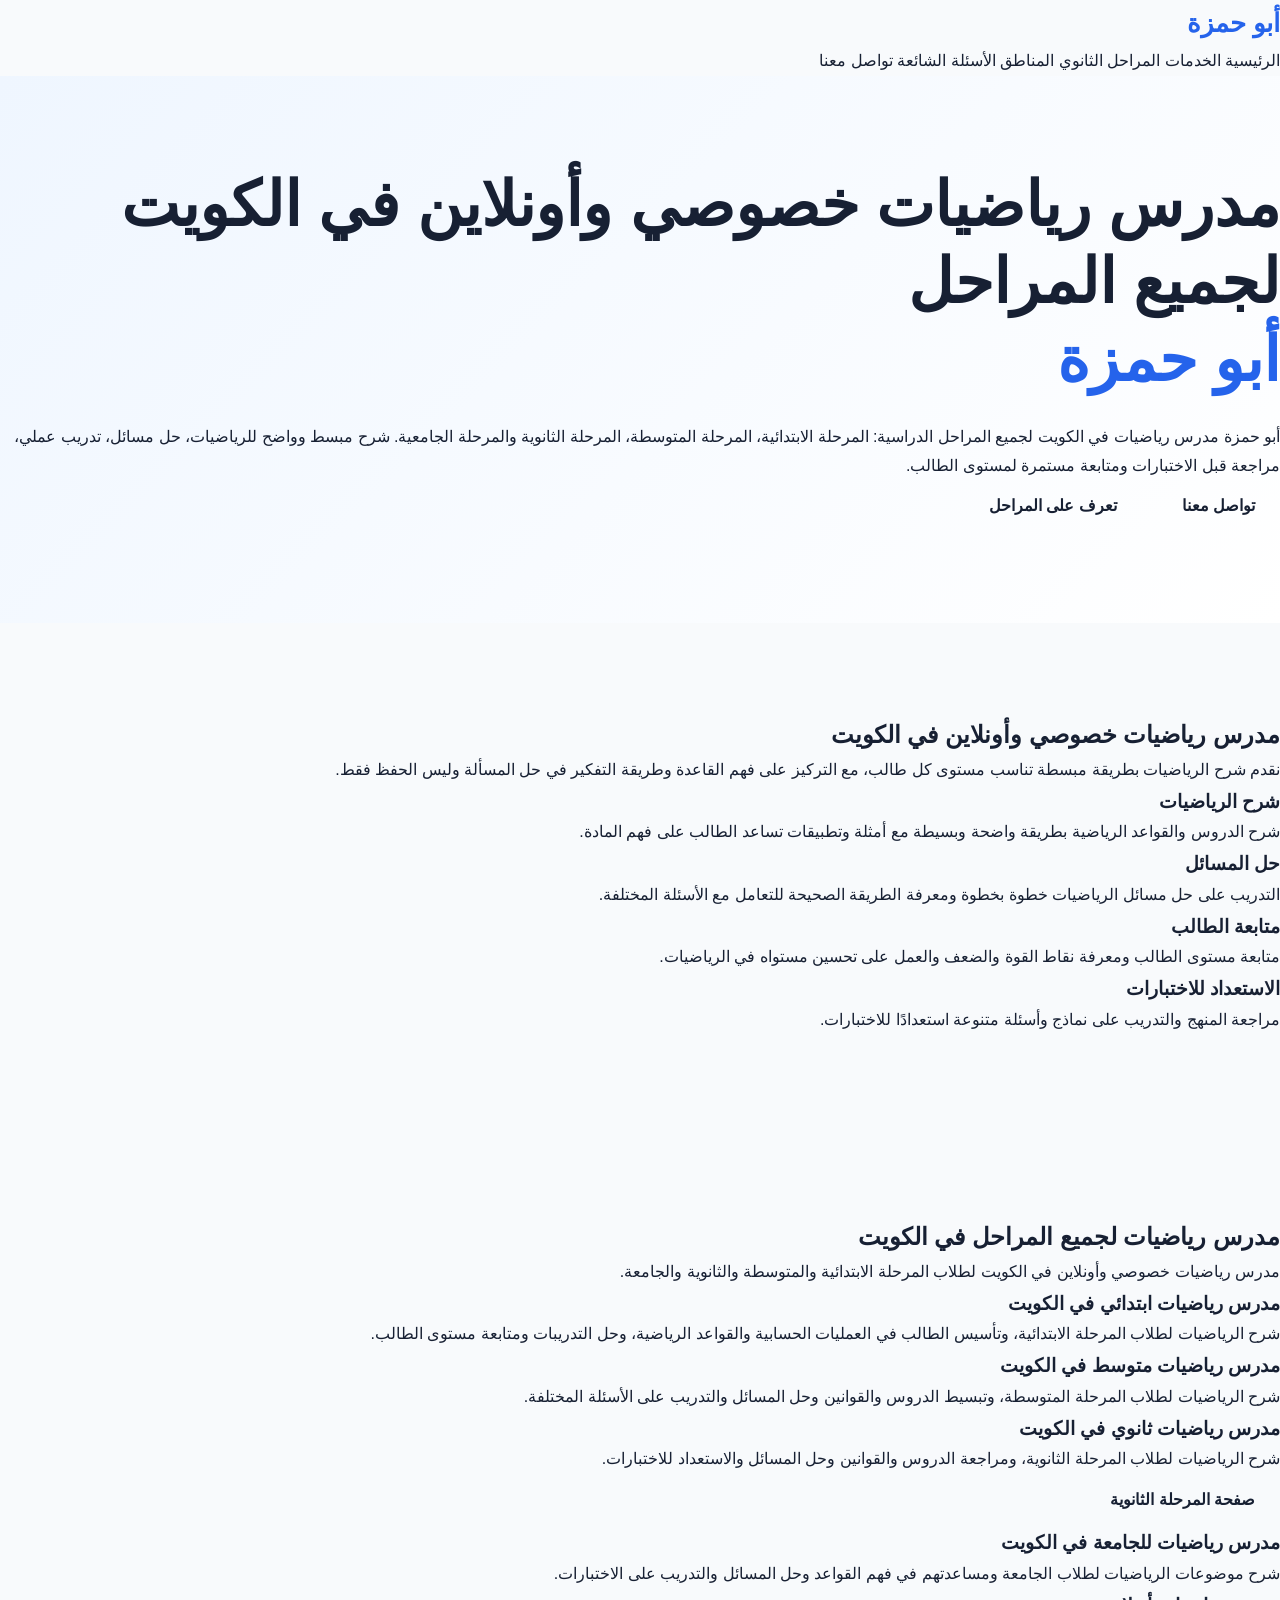
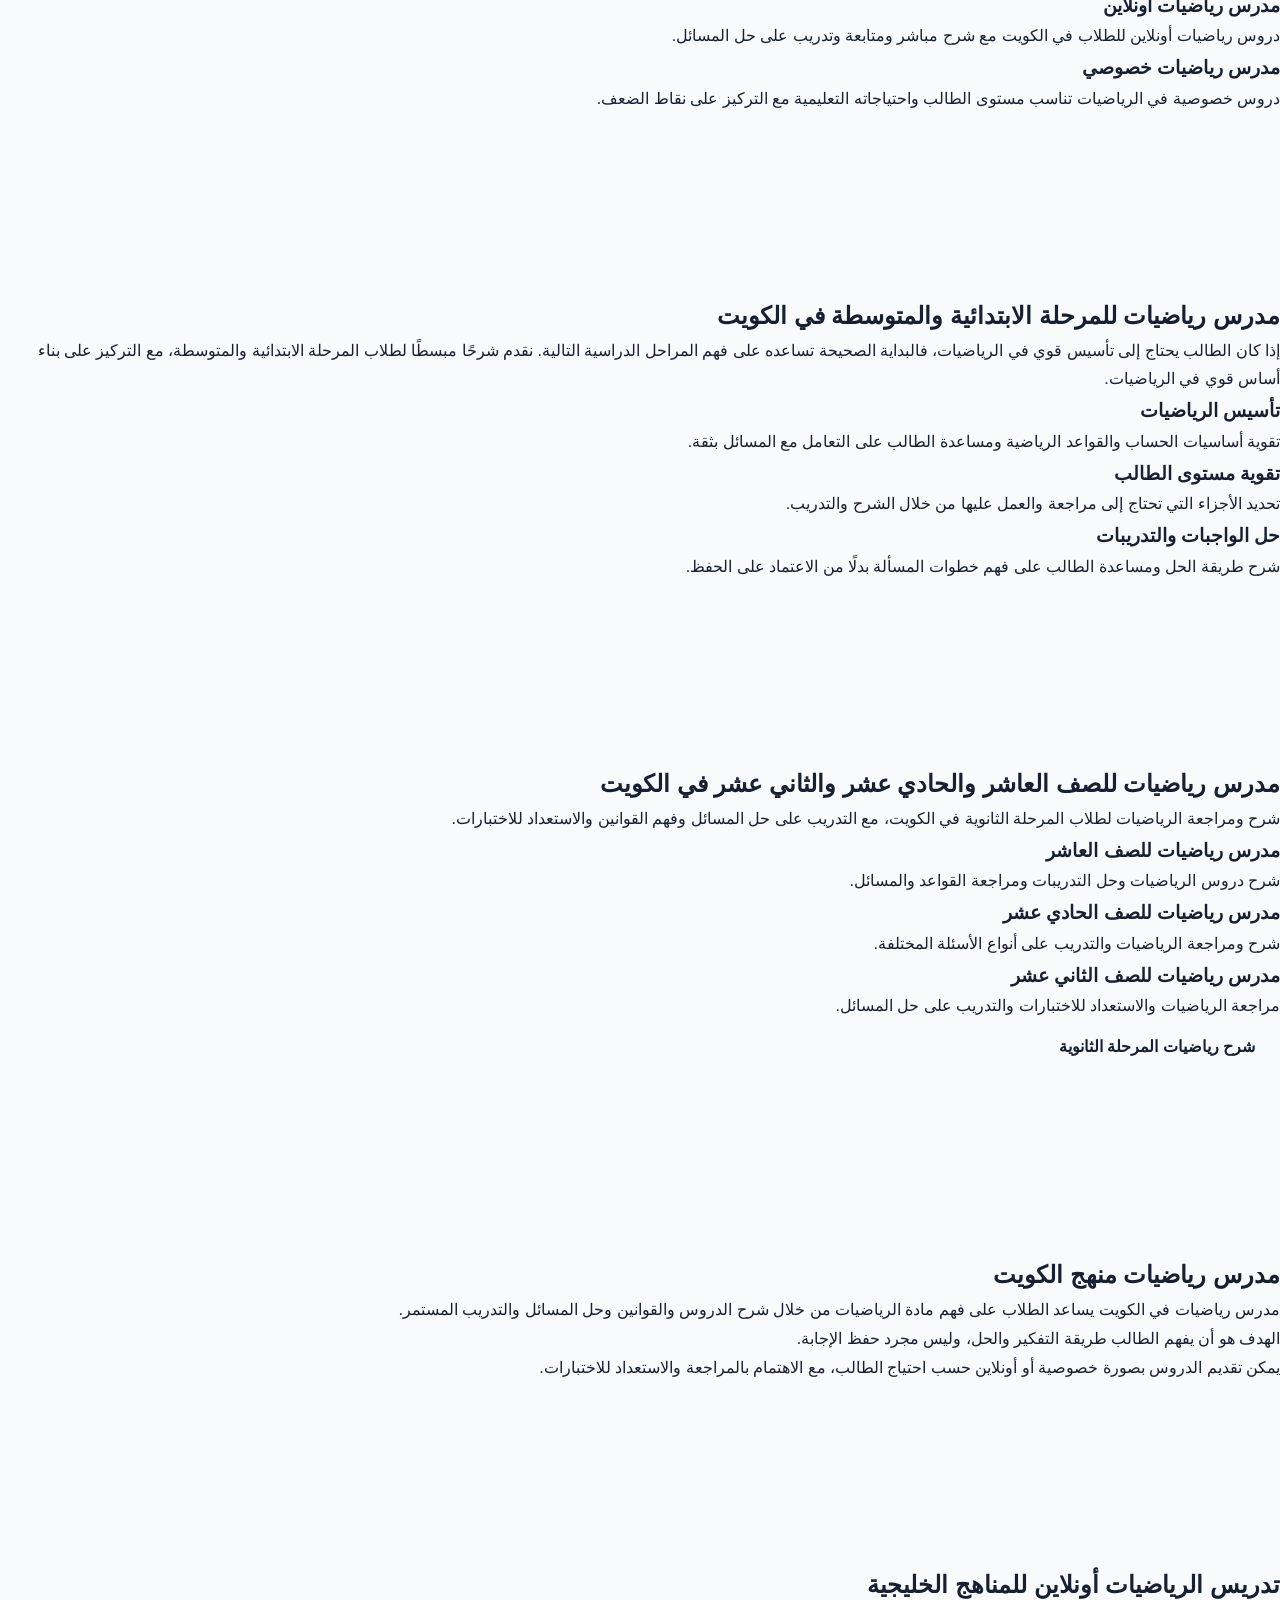
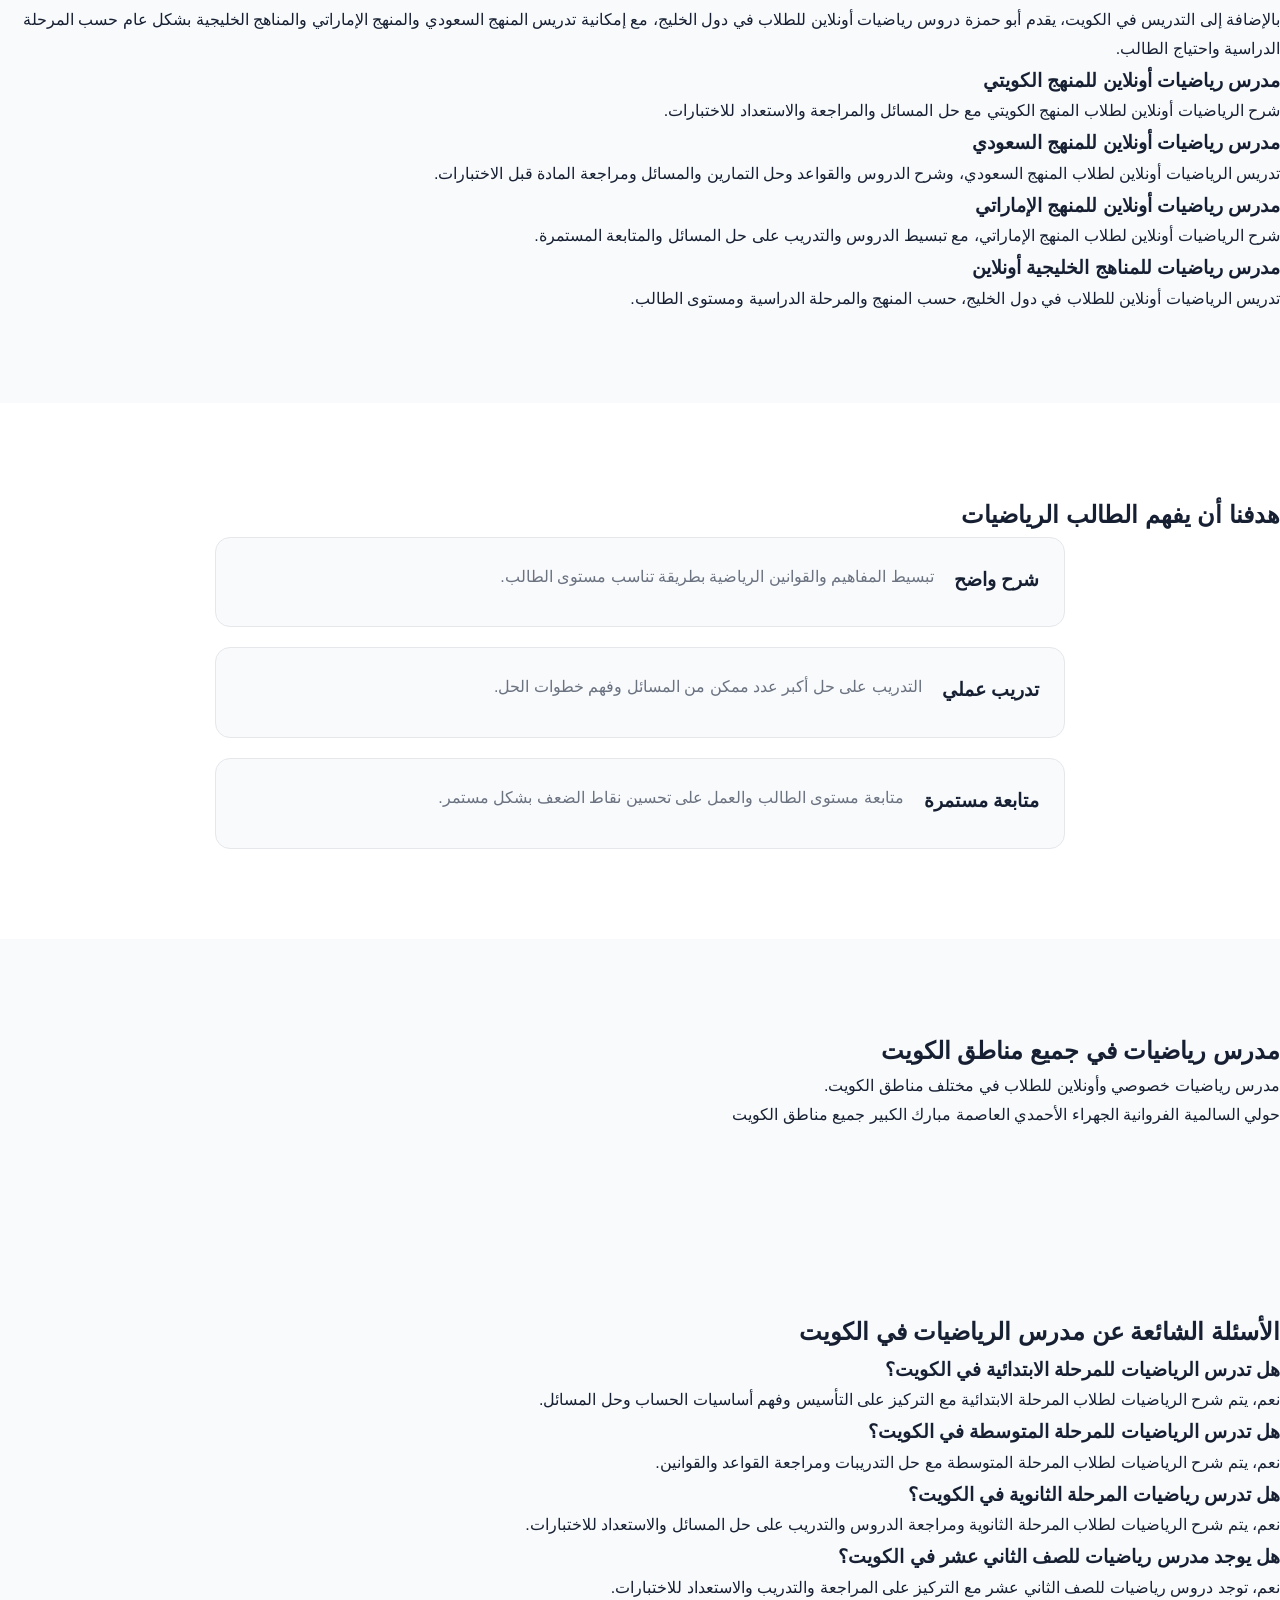
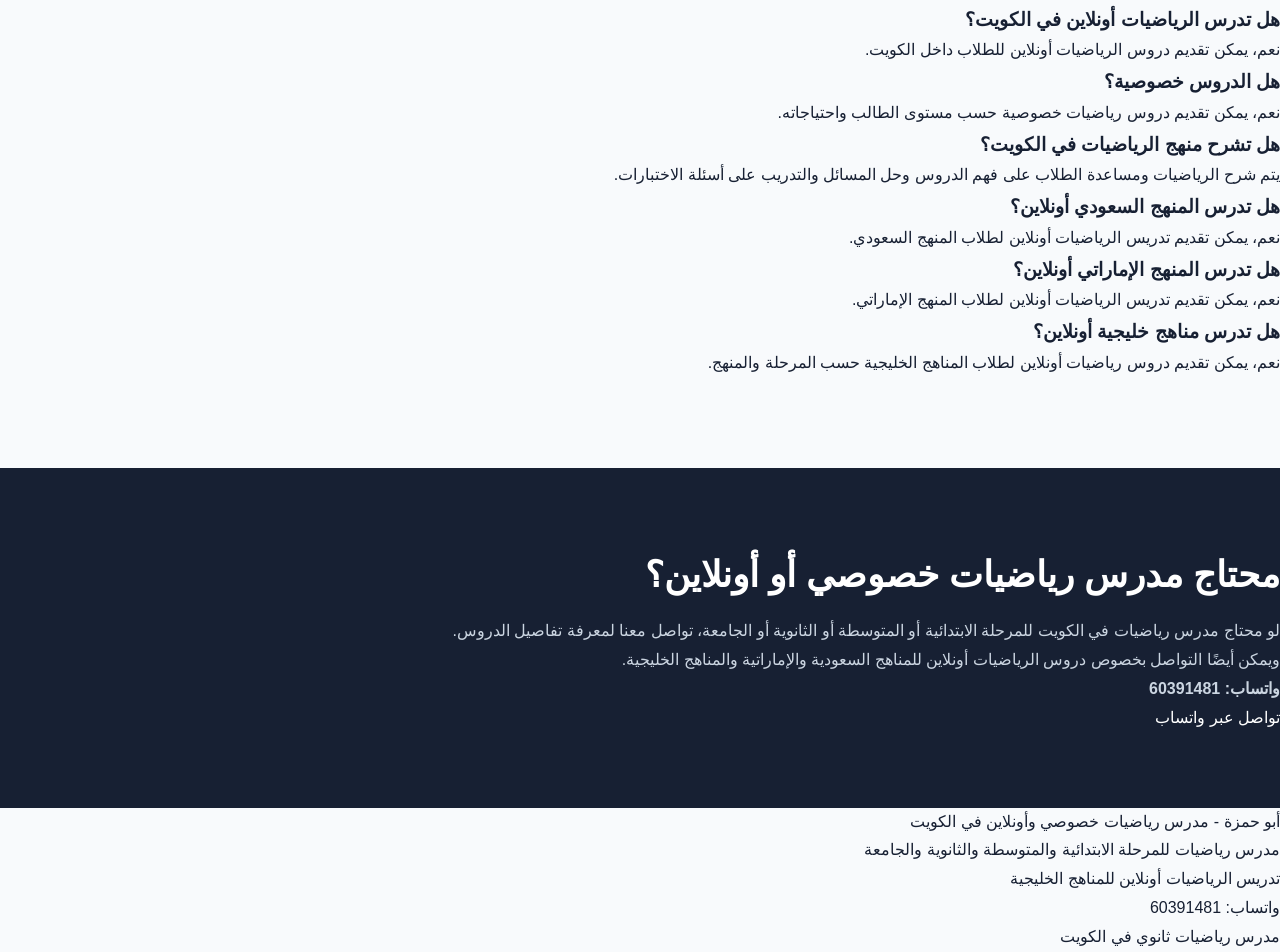
==== commit bd40c5f2: "Update index.html" ====
--- a/index.html
+++ b/index.html
@@ -16,6 +16,10 @@
     <meta name="author" content="أبو حمزة">
     <meta name="robots" content="index, follow">
 
+    <!-- الصفحة الأساسية -->
+    <link rel="canonical"
+        href="https://mohktar456456-art.github.io/math-teacher/">
+
     <!-- Open Graph -->
     <meta property="og:title"
         content="مدرس رياضيات في الكويت | ابتدائي ومتوسط وثانوي وجامعة | أبو حمزة">
@@ -24,6 +28,10 @@
         content="مدرس رياضيات خصوصي وأونلاين في الكويت لجميع المراحل الدراسية، من الابتدائي والمتوسط إلى الثانوي والجامعة، مع تدريس المناهج الخليجية أونلاين.">
 
     <meta property="og:type" content="website">
+
+    <meta property="og:url"
+        content="https://mohktar456456-art.github.io/math-teacher/">
+
     <meta property="og:locale" content="ar_KW">
 
     <!-- بيانات الموقع لمحركات البحث -->
@@ -46,6 +54,10 @@
             "مدرس رياضيات ابتدائي",
             "مدرس رياضيات متوسط",
             "مدرس رياضيات ثانوي",
+            "رياضيات الصف العاشر",
+            "رياضيات الصف الحادي عشر",
+            "رياضيات الصف الثاني عشر",
+            "رياضيات ثاني عشر علمي",
             "رياضيات الجامعة",
             "منهج الرياضيات في الكويت",
             "المنهج السعودي",
@@ -64,13 +76,17 @@
 <header>
 
     <div class="logo">
-        أبو حمزة
+        <a href="index.html">أبو حمزة</a>
     </div>
 
     <nav>
         <a href="#home">الرئيسية</a>
         <a href="#services">الخدمات</a>
         <a href="#levels">المراحل</a>
+
+        <!-- صفحة المرحلة الثانوية الجديدة -->
+        <a href="secondary.html">الثانوي</a>
+
         <a href="#areas">المناطق</a>
         <a href="#faq">الأسئلة الشائعة</a>
         <a href="#contact">تواصل معنا</a>
@@ -261,6 +277,11 @@
                     والاستعداد للاختبارات.
                 </p>
 
+                <!-- الربط الداخلي مع صفحة الثانوي -->
+                <a href="secondary.html" class="btn">
+                    صفحة المرحلة الثانوية
+                </a>
+
             </div>
 
 
@@ -442,6 +463,15 @@
                 </p>
 
             </div>
+
+        </div>
+
+        <!-- رابط إضافي للصفحة المتخصصة -->
+        <div class="hero-buttons">
+
+            <a href="secondary.html" class="btn">
+                شرح رياضيات المرحلة الثانوية
+            </a>
 
         </div>
 
@@ -865,6 +895,12 @@
         واتساب: 60391481
     </p>
 
+    <p>
+        <a href="secondary.html">
+            مدرس رياضيات ثانوي في الكويت
+        </a>
+    </p>
+
 </footer>
 
 
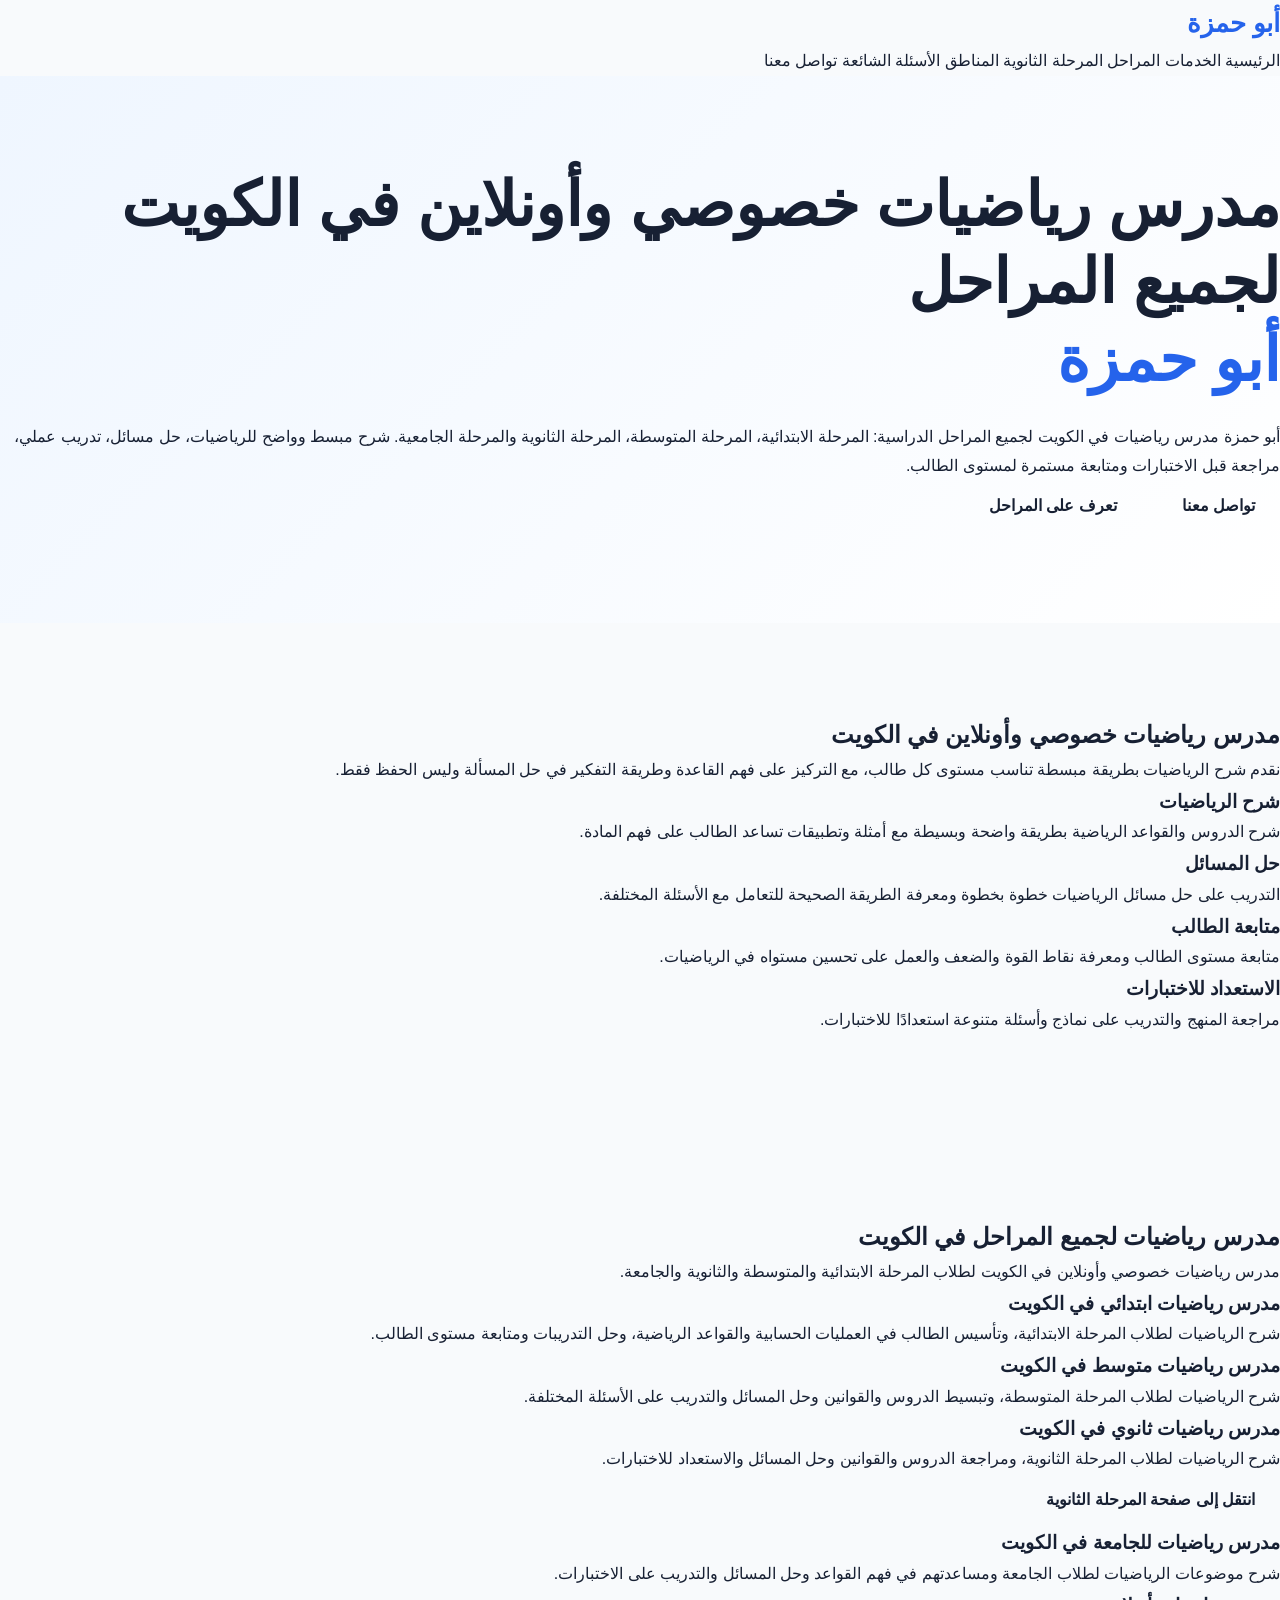
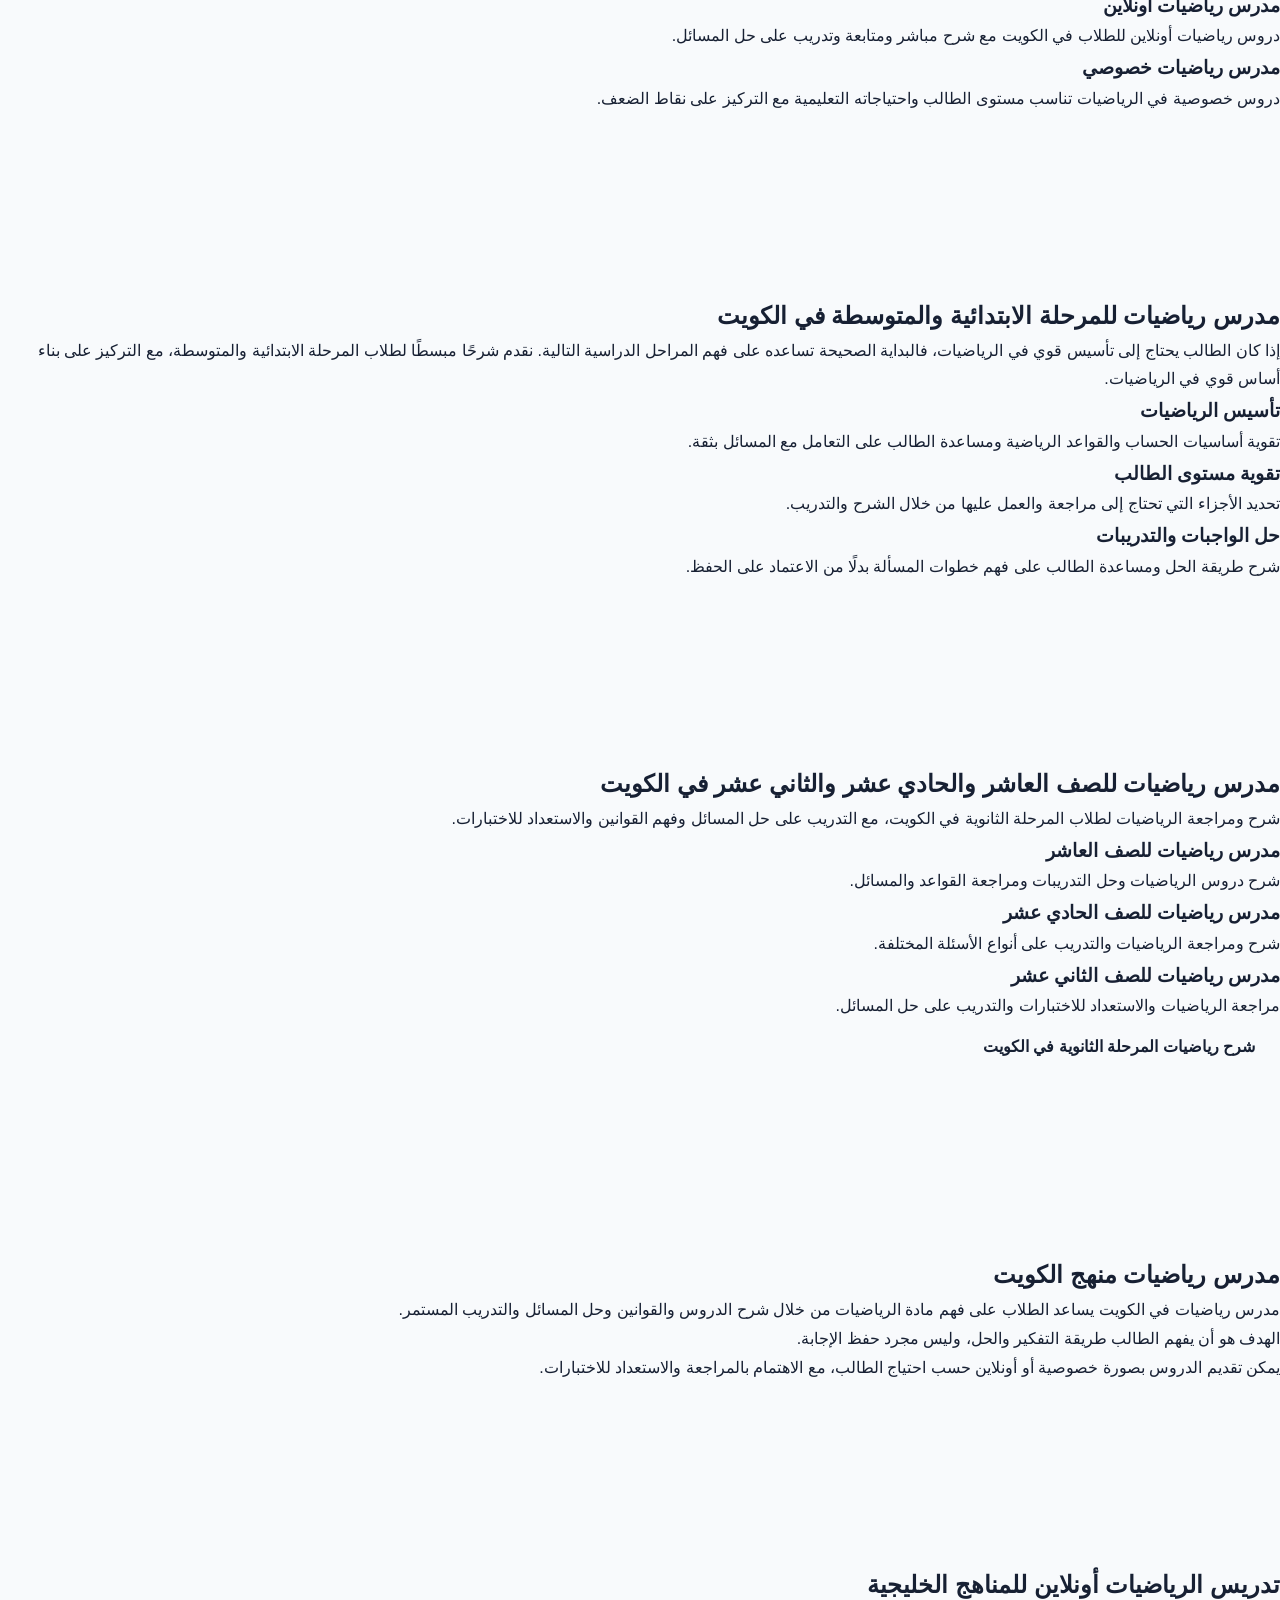
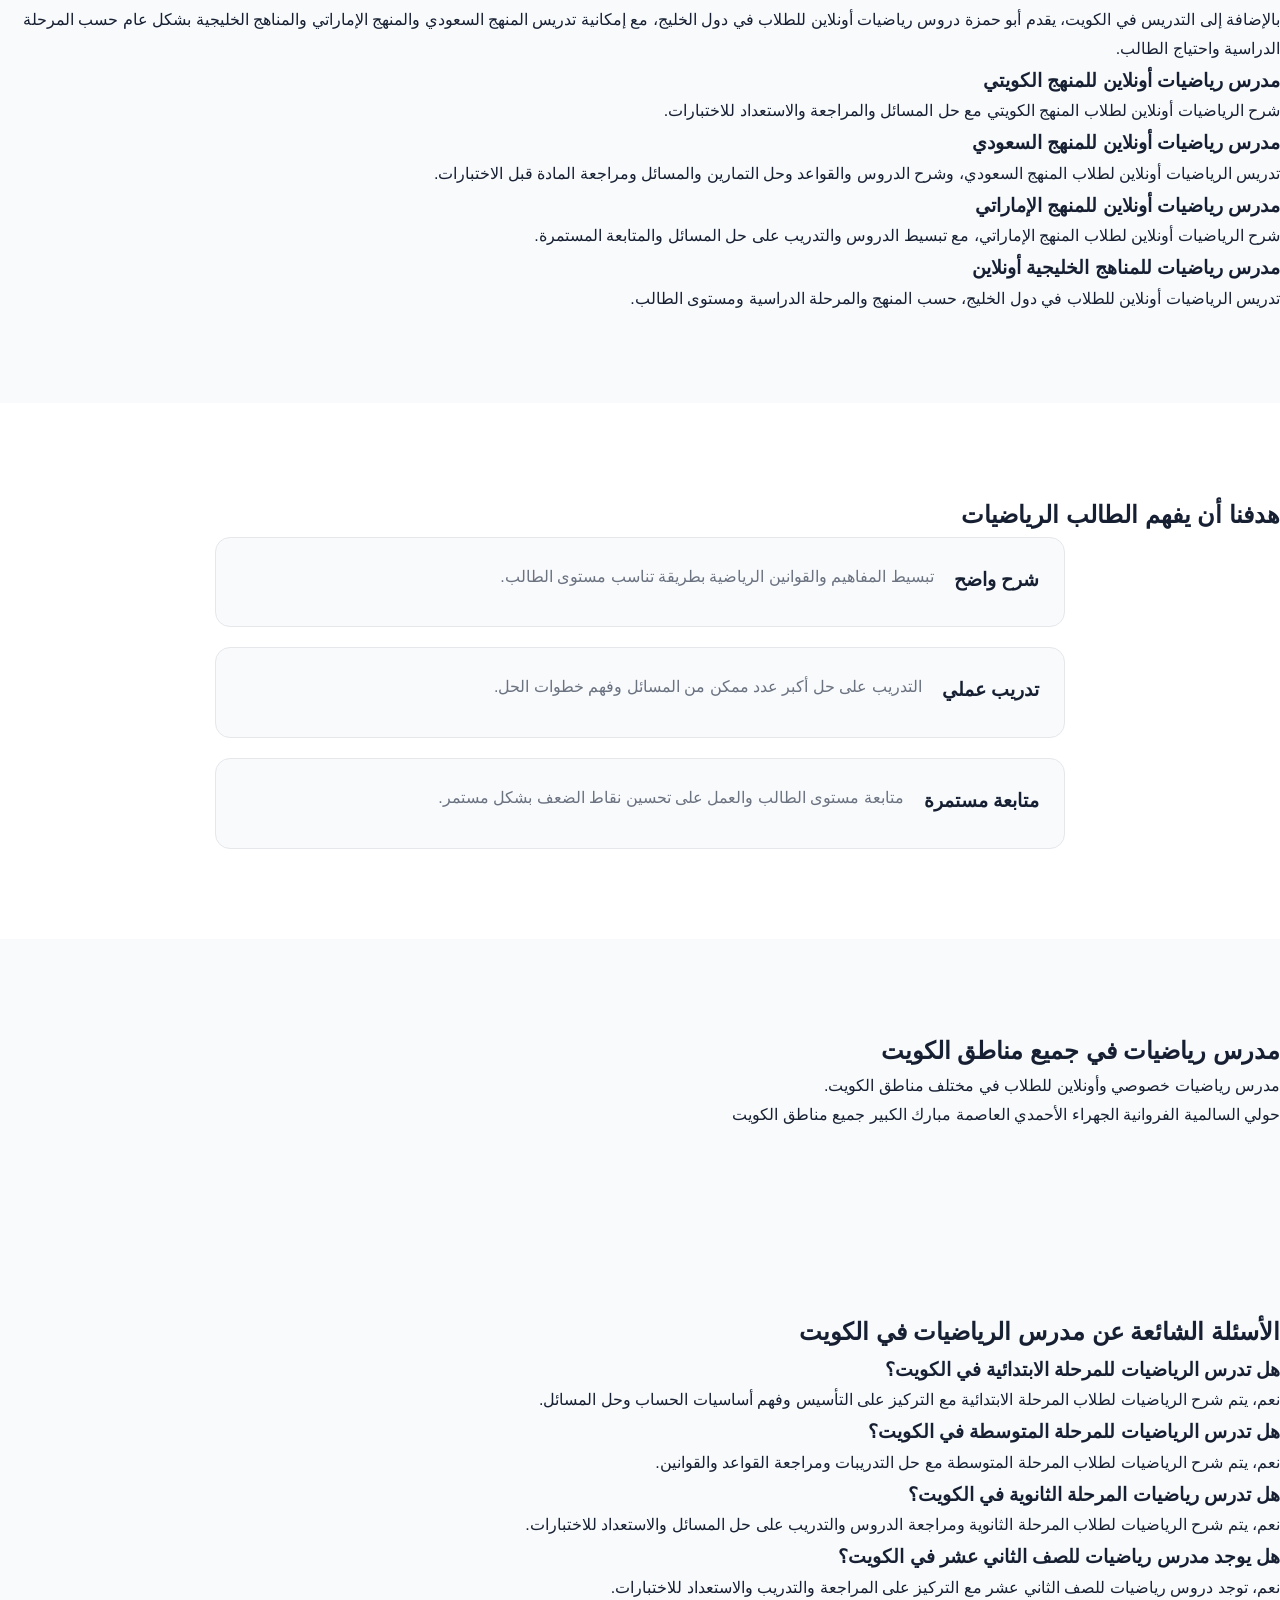
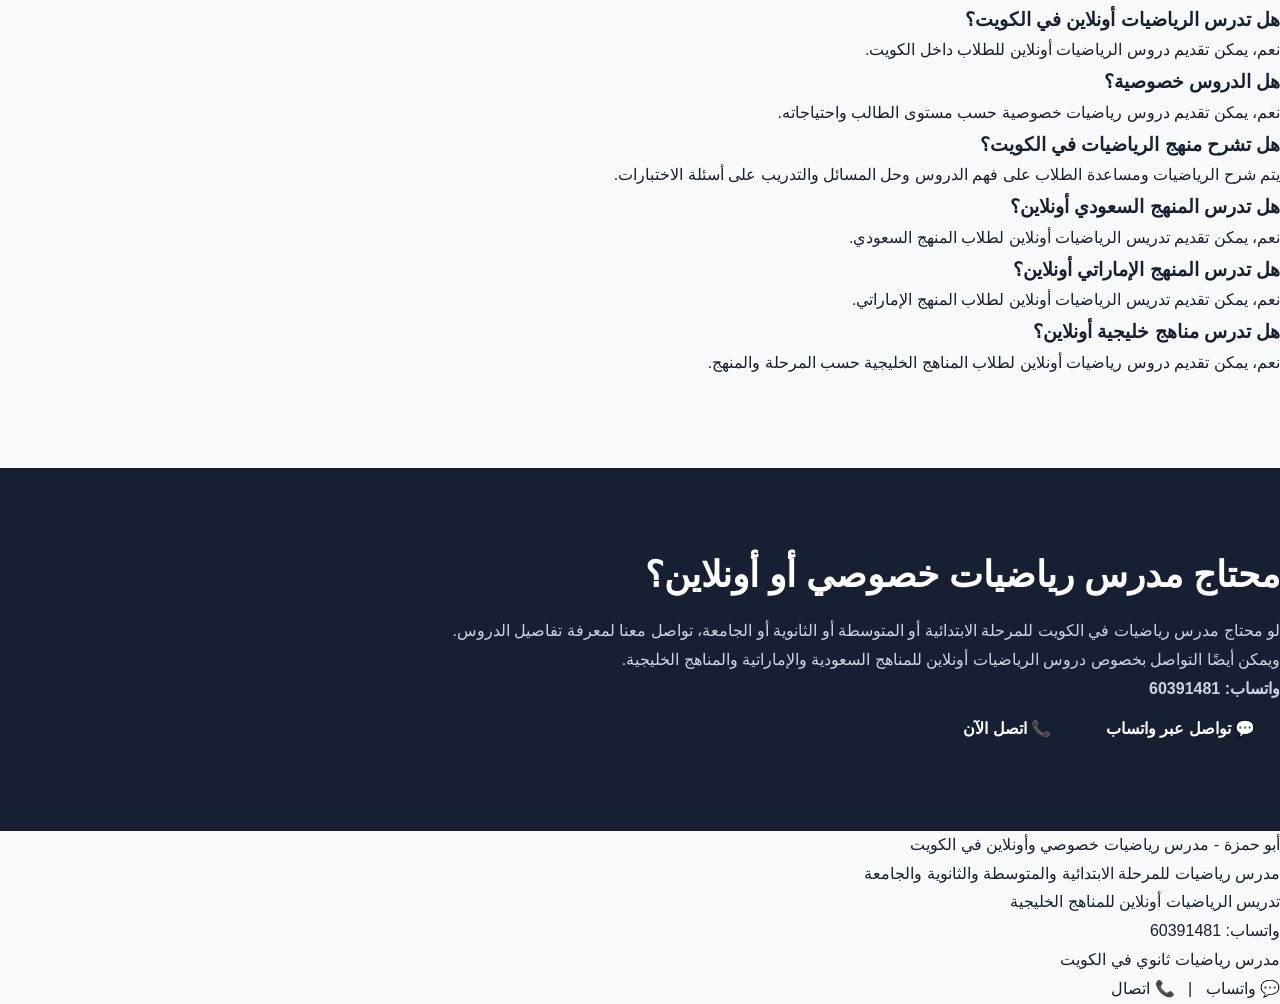
==== commit 54b19df7: "Update index.html" ====
--- a/index.html
+++ b/index.html
@@ -8,10 +8,7 @@
     <title>مدرس رياضيات في الكويت | ابتدائي ومتوسط وثانوي وجامعة | أبو حمزة</title>
 
     <meta name="description"
-        content="أبو حمزة مدرس رياضيات في الكويت لجميع المراحل: ابتدائي، متوسط، ثانوي وجامعة. مدرس رياضيات خصوصي وأونلاين في الكويت، شرح مبسط ومراجعة وحل مسائل واختبارات، مع تدريس المناهج الخليجية أونلاين.">
-
-    <meta name="keywords"
-        content="مدرس رياضيات الكويت, مدرس رياضيات خصوصي الكويت, مدرس رياضيات اونلاين الكويت, مدرس رياضيات ابتدائي الكويت, مدرس رياضيات للمرحلة الابتدائية, مدرس رياضيات متوسط الكويت, مدرس رياضيات للمرحلة المتوسطة, مدرس رياضيات ثانوي الكويت, مدرس رياضيات للصف العاشر الكويت, مدرس رياضيات للصف الحادي عشر الكويت, مدرس رياضيات للصف الثاني عشر الكويت, مدرس رياضيات جامعة الكويت, مدرس رياضيات منهج الكويت, شرح رياضيات الكويت, مدرس Math في الكويت, مدرس رياضيات اونلاين, مدرس رياضيات المنهج السعودي, مدرس رياضيات اونلاين المنهج السعودي, مدرس رياضيات المنهج الإماراتي, مدرس رياضيات اونلاين المنهج الإماراتي, مدرس رياضيات للمناهج الخليجية">
+        content="أبو حمزة مدرس رياضيات في الكويت لجميع المراحل: ابتدائي، متوسط، ثانوي وجامعة. مدرس رياضيات خصوصي وأونلاين، شرح مبسط ومراجعة وحل مسائل واستعداد للاختبارات، مع تدريس المناهج الخليجية أونلاين.">
 
     <meta name="author" content="أبو حمزة">
     <meta name="robots" content="index, follow">
@@ -22,10 +19,10 @@
 
     <!-- Open Graph -->
     <meta property="og:title"
-        content="مدرس رياضيات في الكويت | ابتدائي ومتوسط وثانوي وجامعة | أبو حمزة">
+        content="مدرس رياضيات في الكويت | أبو حمزة">
 
     <meta property="og:description"
-        content="مدرس رياضيات خصوصي وأونلاين في الكويت لجميع المراحل الدراسية، من الابتدائي والمتوسط إلى الثانوي والجامعة، مع تدريس المناهج الخليجية أونلاين.">
+        content="مدرس رياضيات خصوصي وأونلاين في الكويت لجميع المراحل الدراسية، من الابتدائي والمتوسط إلى الثانوي والجامعة.">
 
     <meta property="og:type" content="website">
 
@@ -34,36 +31,87 @@
 
     <meta property="og:locale" content="ar_KW">
 
-    <!-- بيانات الموقع لمحركات البحث -->
+    <!-- Twitter -->
+    <meta name="twitter:card" content="summary">
+
+    <meta name="twitter:title"
+        content="مدرس رياضيات في الكويت | أبو حمزة">
+
+    <meta name="twitter:description"
+        content="مدرس رياضيات خصوصي وأونلاين في الكويت لجميع المراحل الدراسية، مع شرح مبسط ومراجعة وحل مسائل واستعداد للاختبارات.">
+
+    <!-- بيانات منظمة لمحركات البحث -->
     <script type="application/ld+json">
     {
         "@context": "https://schema.org",
-        "@type": "Person",
-        "name": "أبو حمزة",
-        "jobTitle": "مدرس رياضيات",
-        "description": "مدرس رياضيات خصوصي وأونلاين في الكويت لجميع المراحل الدراسية من الابتدائي والمتوسط إلى الثانوي والجامعة، مع تدريس المناهج الخليجية أونلاين.",
-        "telephone": "+96560391481",
-        "areaServed": {
-            "@type": "Country",
-            "name": "الكويت"
-        },
-        "knowsAbout": [
-            "الرياضيات",
-            "Math",
-            "شرح الرياضيات",
-            "مدرس رياضيات ابتدائي",
-            "مدرس رياضيات متوسط",
-            "مدرس رياضيات ثانوي",
-            "رياضيات الصف العاشر",
-            "رياضيات الصف الحادي عشر",
-            "رياضيات الصف الثاني عشر",
-            "رياضيات ثاني عشر علمي",
-            "رياضيات الجامعة",
-            "منهج الرياضيات في الكويت",
-            "المنهج السعودي",
-            "المنهج الإماراتي",
-            "المناهج الخليجية",
-            "تدريس الرياضيات أونلاين"
+        "@graph": [
+
+            {
+                "@type": "WebSite",
+                "@id": "https://mohktar456456-art.github.io/math-teacher/#website",
+                "name": "أبو حمزة - مدرس رياضيات",
+                "url": "https://mohktar456456-art.github.io/math-teacher/",
+                "inLanguage": "ar"
+            },
+
+            {
+                "@type": "WebPage",
+                "@id": "https://mohktar456456-art.github.io/math-teacher/#webpage",
+                "name": "مدرس رياضيات في الكويت | أبو حمزة",
+                "url": "https://mohktar456456-art.github.io/math-teacher/",
+                "description": "مدرس رياضيات خصوصي وأونلاين في الكويت لجميع المراحل الدراسية، مع شرح الرياضيات وحل المسائل والمراجعة والاستعداد للاختبارات.",
+                "inLanguage": "ar",
+                "isPartOf": {
+                    "@id": "https://mohktar456456-art.github.io/math-teacher/#website"
+                }
+            },
+
+            {
+                "@type": "Person",
+                "@id": "https://mohktar456456-art.github.io/math-teacher/#person",
+                "name": "أبو حمزة",
+                "jobTitle": "مدرس رياضيات",
+                "description": "مدرس رياضيات خصوصي وأونلاين في الكويت لجميع المراحل الدراسية من الابتدائي والمتوسط إلى الثانوي والجامعة.",
+                "telephone": "+96560391481",
+                "areaServed": {
+                    "@type": "Country",
+                    "name": "الكويت"
+                },
+                "knowsAbout": [
+                    "الرياضيات",
+                    "Math",
+                    "شرح الرياضيات",
+                    "مدرس رياضيات ابتدائي",
+                    "مدرس رياضيات متوسط",
+                    "مدرس رياضيات ثانوي",
+                    "رياضيات الصف العاشر",
+                    "رياضيات الصف الحادي عشر",
+                    "رياضيات الصف الثاني عشر",
+                    "رياضيات ثاني عشر علمي",
+                    "رياضيات الجامعة",
+                    "منهج الرياضيات في الكويت",
+                    "المنهج السعودي",
+                    "المنهج الإماراتي",
+                    "المناهج الخليجية",
+                    "تدريس الرياضيات أونلاين"
+                ]
+            },
+
+            {
+                "@type": "Service",
+                "@id": "https://mohktar456456-art.github.io/math-teacher/#service",
+                "name": "تدريس الرياضيات",
+                "serviceType": "دروس رياضيات خصوصية وأونلاين",
+                "provider": {
+                    "@id": "https://mohktar456456-art.github.io/math-teacher/#person"
+                },
+                "areaServed": {
+                    "@type": "Country",
+                    "name": "الكويت"
+                },
+                "description": "شرح الرياضيات للطلاب في المراحل الابتدائية والمتوسطة والثانوية والجامعة، مع إمكانية التدريس أونلاين."
+            }
+
         ]
     }
     </script>
@@ -76,20 +124,27 @@
 <header>
 
     <div class="logo">
-        <a href="index.html">أبو حمزة</a>
+        <a href="./">أبو حمزة</a>
     </div>
 
     <nav>
+
         <a href="#home">الرئيسية</a>
+
         <a href="#services">الخدمات</a>
+
         <a href="#levels">المراحل</a>
 
-        <!-- صفحة المرحلة الثانوية الجديدة -->
-        <a href="secondary.html">الثانوي</a>
+        <a href="secondary.html">
+            المرحلة الثانوية
+        </a>
 
         <a href="#areas">المناطق</a>
+
         <a href="#faq">الأسئلة الشائعة</a>
+
         <a href="#contact">تواصل معنا</a>
+
     </nav>
 
 </header>
@@ -104,19 +159,27 @@
     <section id="home" class="hero">
 
         <h1>
+
             مدرس رياضيات خصوصي وأونلاين في الكويت لجميع المراحل
+
             <br>
+
             <span>أبو حمزة</span>
+
         </h1>
 
-        <p>
+
+        <p>
+
             أبو حمزة مدرس رياضيات في الكويت لجميع المراحل الدراسية:
             المرحلة الابتدائية، المرحلة المتوسطة، المرحلة الثانوية
             والمرحلة الجامعية.
 
             شرح مبسط وواضح للرياضيات، حل مسائل، تدريب عملي،
             مراجعة قبل الاختبارات ومتابعة مستمرة لمستوى الطالب.
-        </p>
+
+        </p>
+
 
         <div class="hero-buttons">
 
@@ -144,10 +207,13 @@
         </h2>
 
         <p>
+
             نقدم شرح الرياضيات بطريقة مبسطة تناسب مستوى كل طالب،
             مع التركيز على فهم القاعدة وطريقة التفكير في حل المسألة
             وليس الحفظ فقط.
-        </p>
+
+        </p>
+
 
         <div class="cards">
 
@@ -158,8 +224,10 @@
                 </h3>
 
                 <p>
+
                     شرح الدروس والقواعد الرياضية بطريقة واضحة وبسيطة
                     مع أمثلة وتطبيقات تساعد الطالب على فهم المادة.
+
                 </p>
 
             </div>
@@ -172,8 +240,10 @@
                 </h3>
 
                 <p>
+
                     التدريب على حل مسائل الرياضيات خطوة بخطوة
                     ومعرفة الطريقة الصحيحة للتعامل مع الأسئلة المختلفة.
+
                 </p>
 
             </div>
@@ -186,8 +256,10 @@
                 </h3>
 
                 <p>
+
                     متابعة مستوى الطالب ومعرفة نقاط القوة والضعف
                     والعمل على تحسين مستواه في الرياضيات.
+
                 </p>
 
             </div>
@@ -200,8 +272,10 @@
                 </h3>
 
                 <p>
+
                     مراجعة المنهج والتدريب على نماذج وأسئلة متنوعة
                     استعدادًا للاختبارات.
+
                 </p>
 
             </div>
@@ -222,15 +296,16 @@
         </h2>
 
         <p>
+
             مدرس رياضيات خصوصي وأونلاين في الكويت
             لطلاب المرحلة الابتدائية والمتوسطة والثانوية والجامعة.
-        </p>
+
+        </p>
+
 
         <div class="cards">
 
 
-            <!-- ابتدائي -->
-
             <div class="card">
 
                 <h3>
@@ -238,15 +313,15 @@
                 </h3>
 
                 <p>
+
                     شرح الرياضيات لطلاب المرحلة الابتدائية،
                     وتأسيس الطالب في العمليات الحسابية والقواعد الرياضية،
                     وحل التدريبات ومتابعة مستوى الطالب.
-                </p>
-
-            </div>
-
-
-            <!-- متوسط -->
+
+                </p>
+
+            </div>
+
 
             <div class="card">
 
@@ -255,15 +330,17 @@
                 </h3>
 
                 <p>
+
                     شرح الرياضيات لطلاب المرحلة المتوسطة،
                     وتبسيط الدروس والقوانين وحل المسائل
                     والتدريب على الأسئلة المختلفة.
-                </p>
-
-            </div>
-
-
-            <!-- ثانوي -->
+
+                </p>
+
+            </div>
+
+
+            <!-- المرحلة الثانوية -->
 
             <div class="card">
 
@@ -272,21 +349,21 @@
                 </h3>
 
                 <p>
+
                     شرح الرياضيات لطلاب المرحلة الثانوية،
                     ومراجعة الدروس والقوانين وحل المسائل
                     والاستعداد للاختبارات.
-                </p>
-
-                <!-- الربط الداخلي مع صفحة الثانوي -->
+
+                </p>
+
+
                 <a href="secondary.html" class="btn">
-                    صفحة المرحلة الثانوية
+                    انتقل إلى صفحة المرحلة الثانوية
                 </a>
 
             </div>
 
 
-            <!-- جامعة -->
-
             <div class="card">
 
                 <h3>
@@ -294,15 +371,15 @@
                 </h3>
 
                 <p>
+
                     شرح موضوعات الرياضيات لطلاب الجامعة
                     ومساعدتهم في فهم القواعد وحل المسائل
                     والتدريب على الاختبارات.
-                </p>
-
-            </div>
-
-
-            <!-- أونلاين -->
+
+                </p>
+
+            </div>
+
 
             <div class="card">
 
@@ -311,14 +388,14 @@
                 </h3>
 
                 <p>
+
                     دروس رياضيات أونلاين للطلاب في الكويت
                     مع شرح مباشر ومتابعة وتدريب على حل المسائل.
-                </p>
-
-            </div>
-
-
-            <!-- خصوصي -->
+
+                </p>
+
+            </div>
+
 
             <div class="card">
 
@@ -327,8 +404,10 @@
                 </h3>
 
                 <p>
+
                     دروس خصوصية في الرياضيات تناسب مستوى الطالب
                     واحتياجاته التعليمية مع التركيز على نقاط الضعف.
+
                 </p>
 
             </div>
@@ -349,16 +428,18 @@
         </h2>
 
         <p>
+
             إذا كان الطالب يحتاج إلى تأسيس قوي في الرياضيات،
             فالبداية الصحيحة تساعده على فهم المراحل الدراسية التالية.
 
             نقدم شرحًا مبسطًا لطلاب المرحلة الابتدائية والمتوسطة،
             مع التركيز على بناء أساس قوي في الرياضيات.
-        </p>
+
+        </p>
+
 
         <div class="cards">
 
-
             <div class="card">
 
                 <h3>
@@ -366,8 +447,10 @@
                 </h3>
 
                 <p>
+
                     تقوية أساسيات الحساب والقواعد الرياضية
                     ومساعدة الطالب على التعامل مع المسائل بثقة.
+
                 </p>
 
             </div>
@@ -380,8 +463,10 @@
                 </h3>
 
                 <p>
+
                     تحديد الأجزاء التي تحتاج إلى مراجعة
                     والعمل عليها من خلال الشرح والتدريب.
+
                 </p>
 
             </div>
@@ -394,8 +479,10 @@
                 </h3>
 
                 <p>
+
                     شرح طريقة الحل ومساعدة الطالب على فهم خطوات
                     المسألة بدلًا من الاعتماد على الحفظ.
+
                 </p>
 
             </div>
@@ -416,13 +503,15 @@
         </h2>
 
         <p>
+
             شرح ومراجعة الرياضيات لطلاب المرحلة الثانوية في الكويت،
             مع التدريب على حل المسائل وفهم القوانين والاستعداد للاختبارات.
-        </p>
+
+        </p>
+
 
         <div class="cards">
 
-
             <div class="card">
 
                 <h3>
@@ -430,8 +519,10 @@
                 </h3>
 
                 <p>
+
                     شرح دروس الرياضيات وحل التدريبات
                     ومراجعة القواعد والمسائل.
+
                 </p>
 
             </div>
@@ -444,8 +535,10 @@
                 </h3>
 
                 <p>
+
                     شرح ومراجعة الرياضيات والتدريب
                     على أنواع الأسئلة المختلفة.
+
                 </p>
 
             </div>
@@ -458,19 +551,21 @@
                 </h3>
 
                 <p>
+
                     مراجعة الرياضيات والاستعداد للاختبارات
                     والتدريب على حل المسائل.
-                </p>
-
-            </div>
-
-        </div>
-
-        <!-- رابط إضافي للصفحة المتخصصة -->
+
+                </p>
+
+            </div>
+
+        </div>
+
+
         <div class="hero-buttons">
 
             <a href="secondary.html" class="btn">
-                شرح رياضيات المرحلة الثانوية
+                شرح رياضيات المرحلة الثانوية في الكويت
             </a>
 
         </div>
@@ -489,26 +584,32 @@
         </h2>
 
         <p>
+
             مدرس رياضيات في الكويت يساعد الطلاب على فهم مادة الرياضيات
             من خلال شرح الدروس والقوانين وحل المسائل والتدريب المستمر.
-        </p>
-
-        <p>
+
+        </p>
+
+        <p>
+
             الهدف هو أن يفهم الطالب طريقة التفكير والحل،
             وليس مجرد حفظ الإجابة.
-        </p>
-
-        <p>
+
+        </p>
+
+        <p>
+
             يمكن تقديم الدروس بصورة خصوصية أو أونلاين
             حسب احتياج الطالب، مع الاهتمام بالمراجعة
             والاستعداد للاختبارات.
+
         </p>
 
     </section>
 
 
     <!-- =========================
-         المناهج الخليجية أونلاين
+         المناهج الخليجية
     ========================== -->
 
     <section class="section">
@@ -518,12 +619,15 @@
         </h2>
 
         <p>
+
             بالإضافة إلى التدريس في الكويت، يقدم أبو حمزة
             دروس رياضيات أونلاين للطلاب في دول الخليج،
             مع إمكانية تدريس المنهج السعودي والمنهج الإماراتي
             والمناهج الخليجية بشكل عام حسب المرحلة الدراسية
             واحتياج الطالب.
-        </p>
+
+        </p>
+
 
         <div class="cards">
 
@@ -535,8 +639,10 @@
                 </h3>
 
                 <p>
+
                     شرح الرياضيات أونلاين لطلاب المنهج الكويتي
                     مع حل المسائل والمراجعة والاستعداد للاختبارات.
+
                 </p>
 
             </div>
@@ -549,9 +655,11 @@
                 </h3>
 
                 <p>
+
                     تدريس الرياضيات أونلاين لطلاب المنهج السعودي،
                     وشرح الدروس والقواعد وحل التمارين والمسائل
                     ومراجعة المادة قبل الاختبارات.
+
                 </p>
 
             </div>
@@ -564,9 +672,11 @@
                 </h3>
 
                 <p>
+
                     شرح الرياضيات أونلاين لطلاب المنهج الإماراتي،
                     مع تبسيط الدروس والتدريب على حل المسائل
                     والمتابعة المستمرة.
+
                 </p>
 
             </div>
@@ -579,8 +689,10 @@
                 </h3>
 
                 <p>
+
                     تدريس الرياضيات أونلاين للطلاب في دول الخليج،
                     حسب المنهج والمرحلة الدراسية ومستوى الطالب.
+
                 </p>
 
             </div>
@@ -600,9 +712,9 @@
             هدفنا أن يفهم الطالب الرياضيات
         </h2>
 
+
         <div class="features">
 
-
             <div class="feature">
 
                 <h3>
@@ -610,8 +722,10 @@
                 </h3>
 
                 <p>
+
                     تبسيط المفاهيم والقوانين الرياضية
                     بطريقة تناسب مستوى الطالب.
+
                 </p>
 
             </div>
@@ -624,8 +738,10 @@
                 </h3>
 
                 <p>
+
                     التدريب على حل أكبر عدد ممكن من المسائل
                     وفهم خطوات الحل.
+
                 </p>
 
             </div>
@@ -638,8 +754,10 @@
                 </h3>
 
                 <p>
+
                     متابعة مستوى الطالب والعمل على تحسين
                     نقاط الضعف بشكل مستمر.
+
                 </p>
 
             </div>
@@ -660,19 +778,29 @@
         </h2>
 
         <p>
+
             مدرس رياضيات خصوصي وأونلاين للطلاب
             في مختلف مناطق الكويت.
-        </p>
+
+        </p>
+
 
         <div class="areas">
 
             <span>حولي</span>
+
             <span>السالمية</span>
+
             <span>الفروانية</span>
+
             <span>الجهراء</span>
+
             <span>الأحمدي</span>
+
             <span>العاصمة</span>
+
             <span>مبارك الكبير</span>
+
             <span>جميع مناطق الكويت</span>
 
         </div>
@@ -698,9 +826,11 @@
             </h3>
 
             <p>
+
                 نعم، يتم شرح الرياضيات لطلاب المرحلة الابتدائية
                 مع التركيز على التأسيس وفهم أساسيات الحساب
                 وحل المسائل.
+
             </p>
 
         </div>
@@ -713,8 +843,10 @@
             </h3>
 
             <p>
+
                 نعم، يتم شرح الرياضيات لطلاب المرحلة المتوسطة
                 مع حل التدريبات ومراجعة القواعد والقوانين.
+
             </p>
 
         </div>
@@ -727,9 +859,11 @@
             </h3>
 
             <p>
+
                 نعم، يتم شرح الرياضيات لطلاب المرحلة الثانوية
                 ومراجعة الدروس والتدريب على حل المسائل
                 والاستعداد للاختبارات.
+
             </p>
 
         </div>
@@ -742,8 +876,10 @@
             </h3>
 
             <p>
+
                 نعم، توجد دروس رياضيات للصف الثاني عشر
                 مع التركيز على المراجعة والتدريب والاستعداد للاختبارات.
+
             </p>
 
         </div>
@@ -756,8 +892,10 @@
             </h3>
 
             <p>
+
                 نعم، يمكن تقديم دروس الرياضيات أونلاين
                 للطلاب داخل الكويت.
+
             </p>
 
         </div>
@@ -770,8 +908,10 @@
             </h3>
 
             <p>
+
                 نعم، يمكن تقديم دروس رياضيات خصوصية
                 حسب مستوى الطالب واحتياجاته.
+
             </p>
 
         </div>
@@ -784,8 +924,10 @@
             </h3>
 
             <p>
+
                 يتم شرح الرياضيات ومساعدة الطلاب على فهم الدروس
                 وحل المسائل والتدريب على أسئلة الاختبارات.
+
             </p>
 
         </div>
@@ -798,8 +940,10 @@
             </h3>
 
             <p>
+
                 نعم، يمكن تقديم تدريس الرياضيات أونلاين
                 لطلاب المنهج السعودي.
+
             </p>
 
         </div>
@@ -812,8 +956,10 @@
             </h3>
 
             <p>
+
                 نعم، يمكن تقديم تدريس الرياضيات أونلاين
                 لطلاب المنهج الإماراتي.
+
             </p>
 
         </div>
@@ -826,8 +972,10 @@
             </h3>
 
             <p>
+
                 نعم، يمكن تقديم دروس رياضيات أونلاين
                 لطلاب المناهج الخليجية حسب المرحلة والمنهج.
+
             </p>
 
         </div>
@@ -846,15 +994,21 @@
         </h2>
 
         <p>
+
             لو محتاج مدرس رياضيات في الكويت للمرحلة الابتدائية
             أو المتوسطة أو الثانوية أو الجامعة،
             تواصل معنا لمعرفة تفاصيل الدروس.
-        </p>
-
-        <p>
+
+        </p>
+
+
+        <p>
+
             ويمكن أيضًا التواصل بخصوص دروس الرياضيات أونلاين
             للمناهج السعودية والإماراتية والمناهج الخليجية.
-        </p>
+
+        </p>
+
 
         <p>
             <strong>
@@ -862,45 +1016,90 @@
             </strong>
         </p>
 
+
+        <!-- زر واتساب مباشر -->
+
+        <a href="https://wa.me/96560391481"
+           target="_blank"
+           rel="noopener"
+           class="btn">
+
+            💬 تواصل عبر واتساب
+
+        </a>
+
+
+        <!-- زر الاتصال المباشر -->
+
+        <a href="tel:+96560391481"
+           class="btn">
+
+            📞 اتصل الآن
+
+        </a>
+
+    </section>
+
+</main>
+
+
+<!-- =========================
+     الفوتر
+========================== -->
+
+<footer>
+
+    <p>
+        أبو حمزة - مدرس رياضيات خصوصي وأونلاين في الكويت
+    </p>
+
+
+    <p>
+        مدرس رياضيات للمرحلة الابتدائية والمتوسطة والثانوية والجامعة
+    </p>
+
+
+    <p>
+        تدريس الرياضيات أونلاين للمناهج الخليجية
+    </p>
+
+
+    <p>
+        واتساب: 60391481
+    </p>
+
+
+    <p>
+
+        <a href="secondary.html">
+            مدرس رياضيات ثانوي في الكويت
+        </a>
+
+    </p>
+
+
+    <!-- روابط التواصل في الفوتر -->
+
+    <p>
+
         <a href="https://wa.me/96560391481"
            target="_blank"
            rel="noopener">
-            تواصل عبر واتساب
+
+            💬 واتساب
+
         </a>
 
-    </section>
-
-</main>
-
-
-<!-- =========================
-     الفوتر
-========================== -->
-
-<footer>
-
-    <p>
-        أبو حمزة - مدرس رياضيات خصوصي وأونلاين في الكويت
+        &nbsp; | &nbsp;
+
+        <a href="tel:+96560391481">
+
+            📞 اتصال
+
+        </a>
+
     </p>
 
-    <p>
-        مدرس رياضيات للمرحلة الابتدائية والمتوسطة والثانوية والجامعة
-    </p>
-
-    <p>
-        تدريس الرياضيات أونلاين للمناهج الخليجية
-    </p>
-
-    <p>
-        واتساب: 60391481
-    </p>
-
-    <p>
-        <a href="secondary.html">
-            مدرس رياضيات ثانوي في الكويت
-        </a>
-    </p>
-
 </footer>
 
 
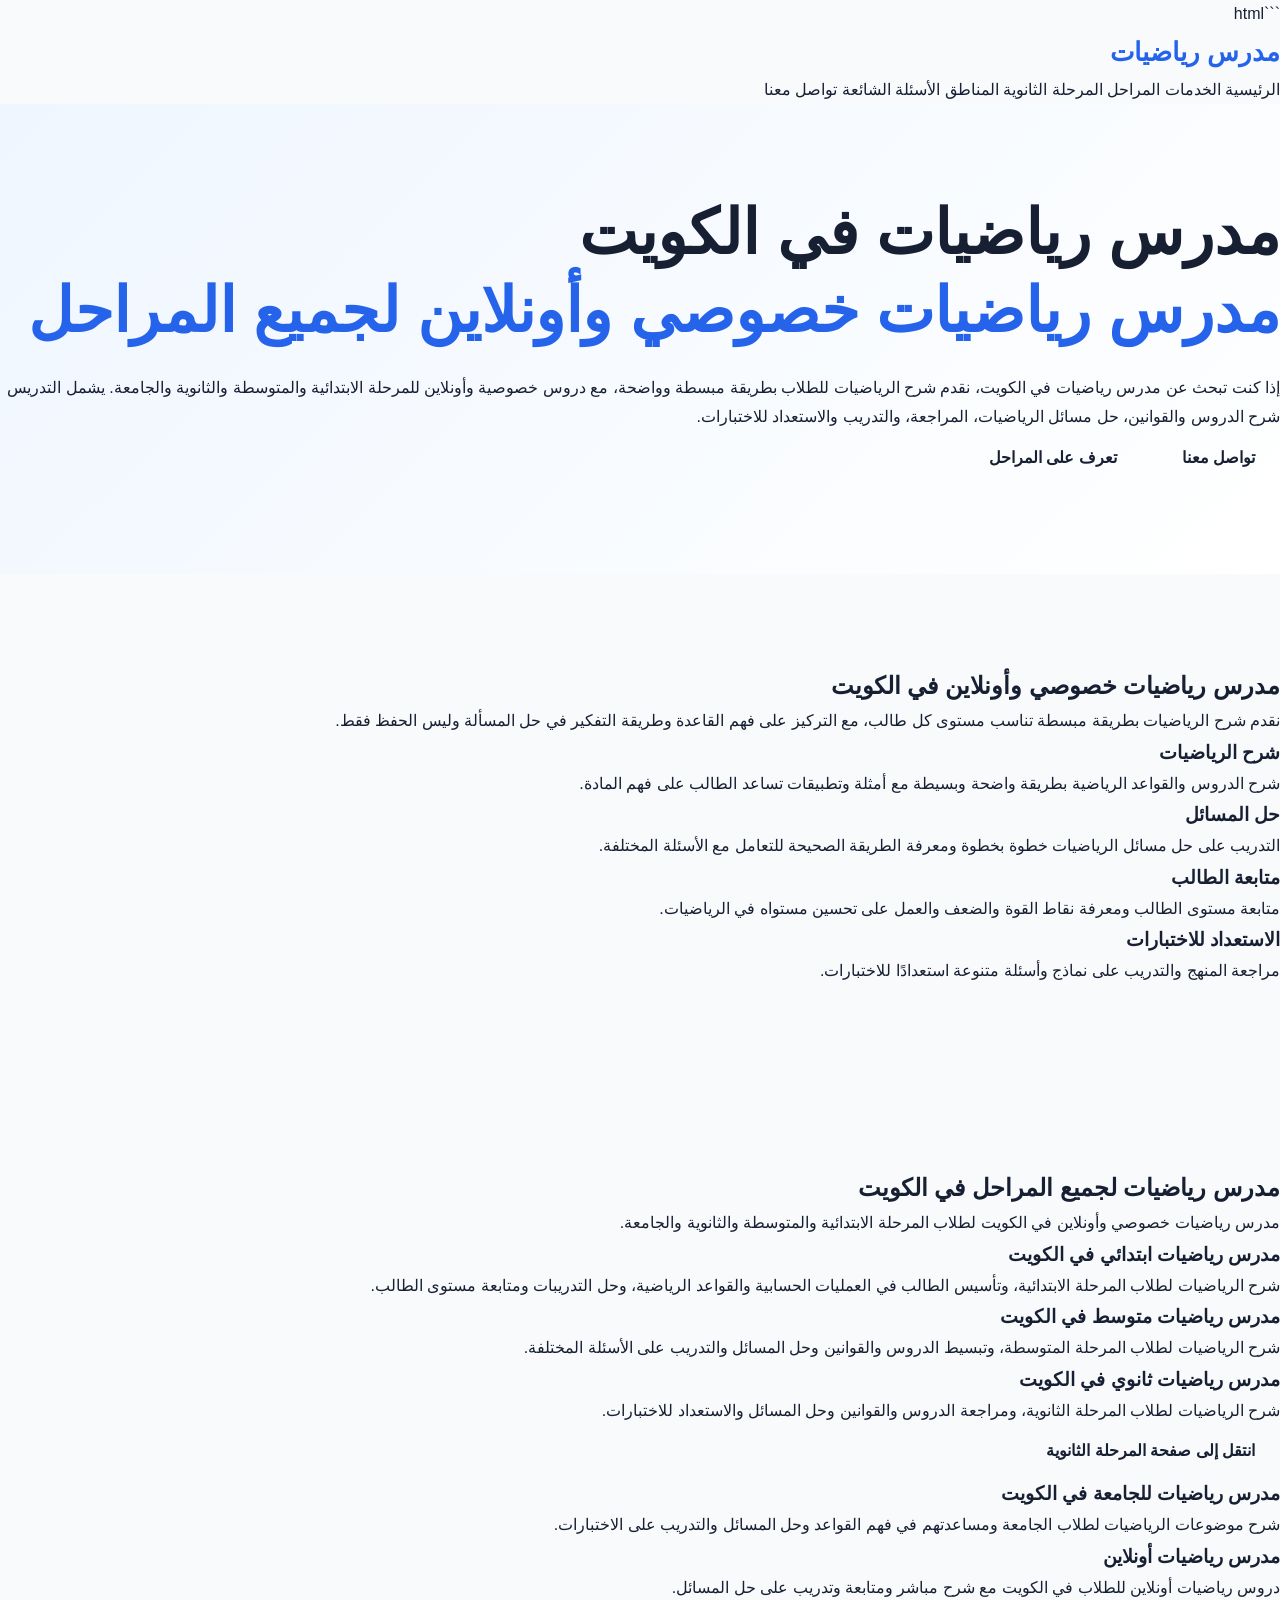
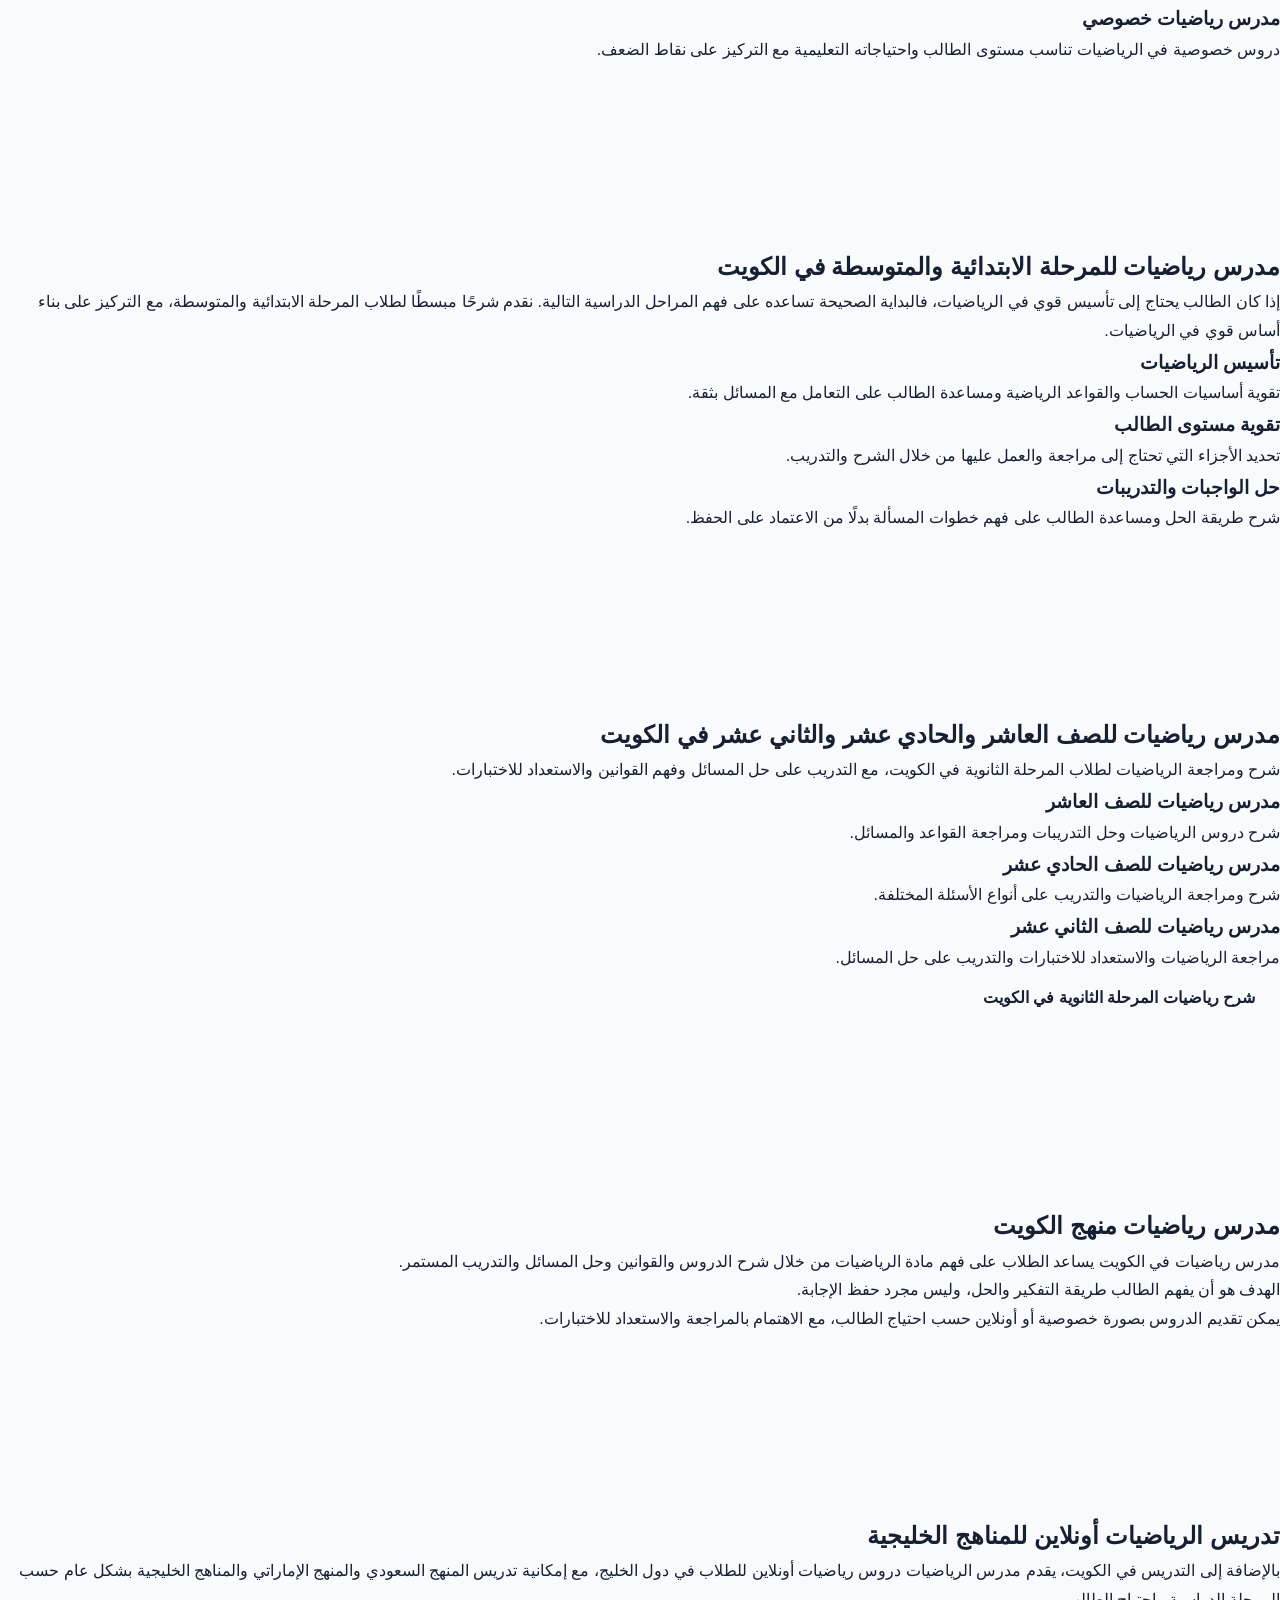
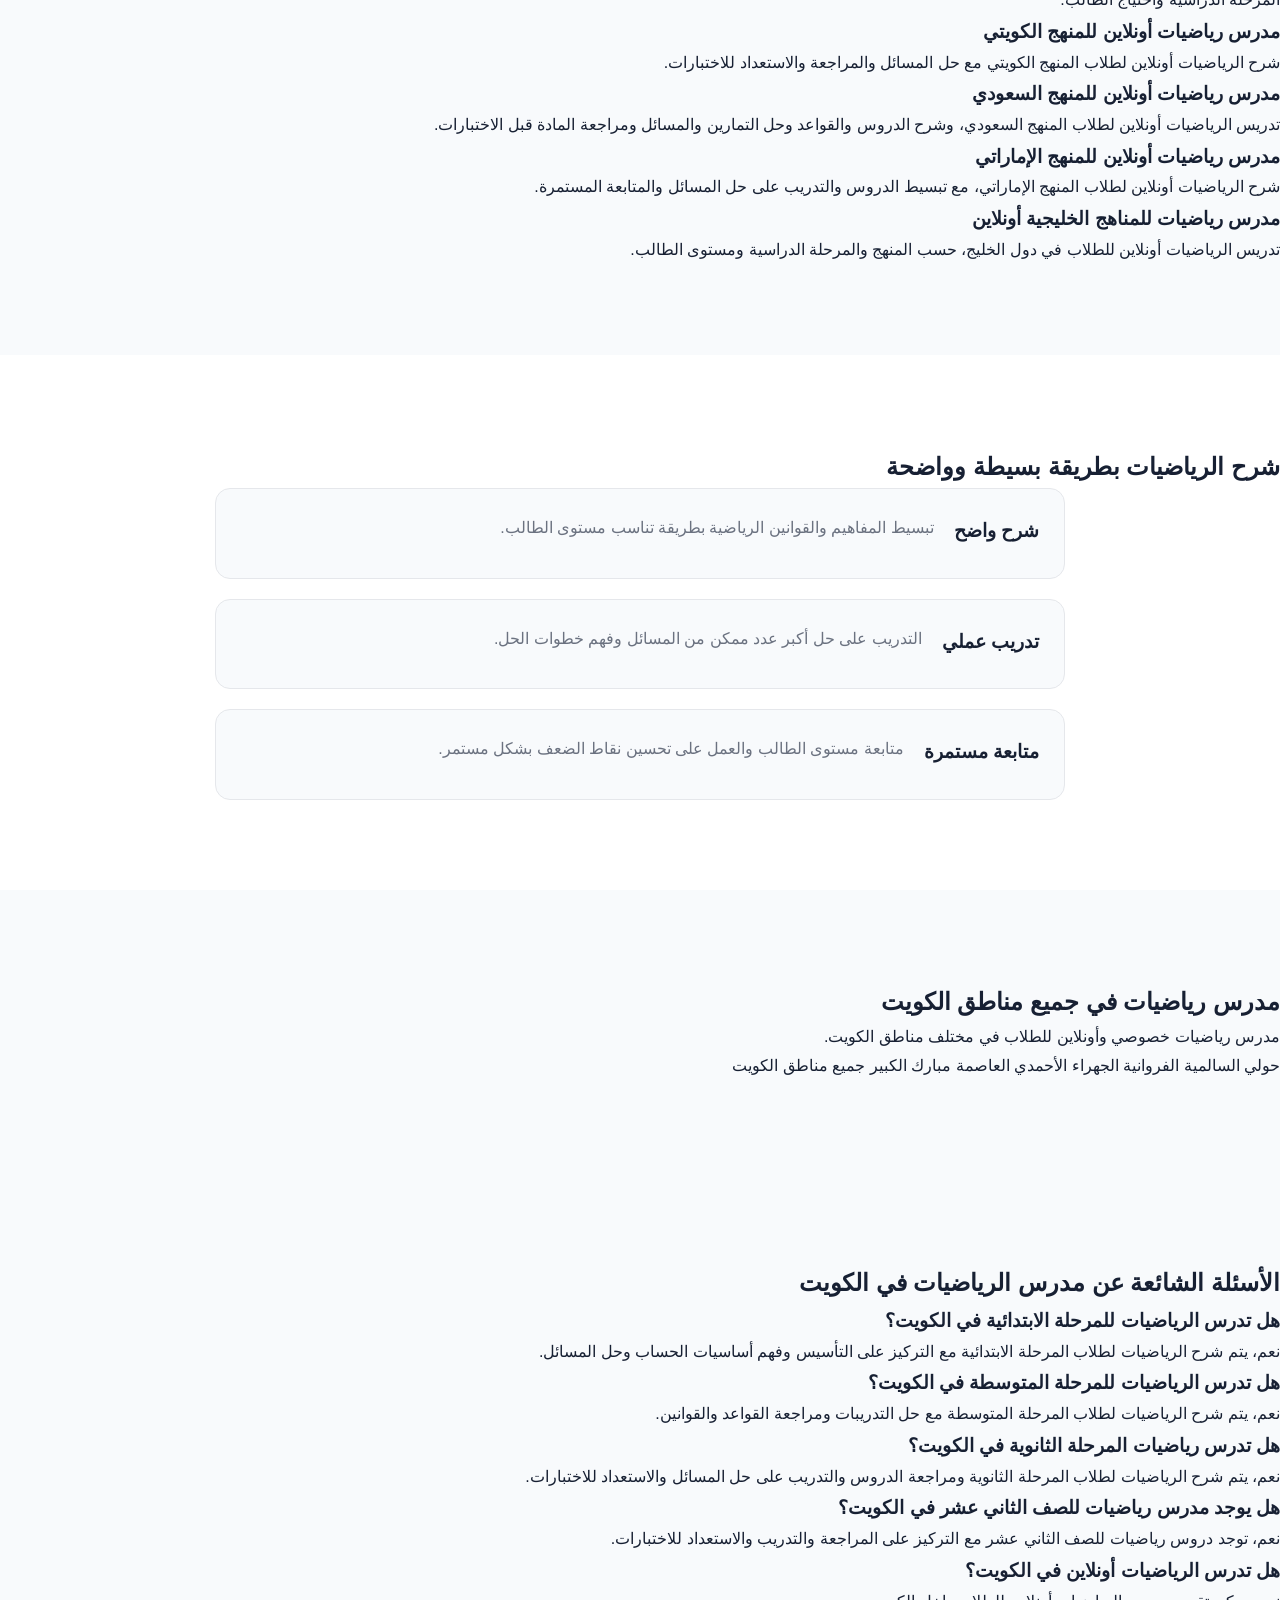
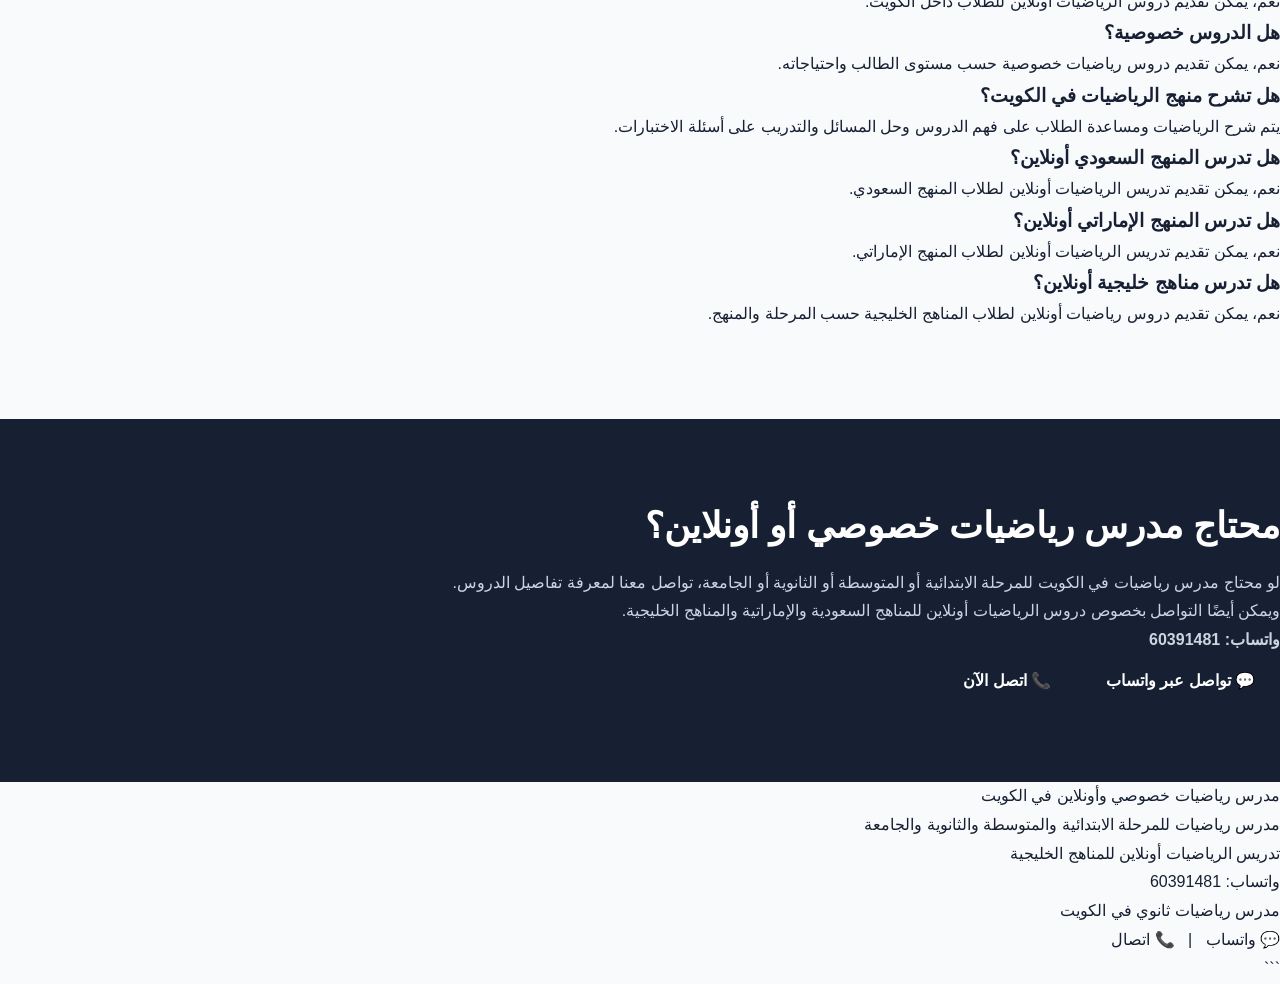
==== commit 9340681b: "Update index.html" ====
--- a/index.html
+++ b/index.html
@@ -1,3 +1,4 @@
+```html
 <!DOCTYPE html>
 <html lang="ar" dir="rtl">
 
@@ -5,21 +6,20 @@
     <meta charset="UTF-8">
     <meta name="viewport" content="width=device-width, initial-scale=1.0">
 
-    <title>مدرس رياضيات في الكويت | ابتدائي ومتوسط وثانوي وجامعة | أبو حمزة</title>
+    <title>مدرس رياضيات في الكويت | مدرس رياضيات خصوصي وأونلاين</title>
 
     <meta name="description"
-        content="أبو حمزة مدرس رياضيات في الكويت لجميع المراحل: ابتدائي، متوسط، ثانوي وجامعة. مدرس رياضيات خصوصي وأونلاين، شرح مبسط ومراجعة وحل مسائل واستعداد للاختبارات، مع تدريس المناهج الخليجية أونلاين.">
-
-    <meta name="author" content="أبو حمزة">
+        content="مدرس رياضيات في الكويت للمرحلة الابتدائية والمتوسطة والثانوية والجامعة. مدرس رياضيات خصوصي وأونلاين، شرح مبسط، حل مسائل، مراجعة واختبارات ومنهج الرياضيات في الكويت.">
+
+    <meta name="author" content="مدرس رياضيات في الكويت">
     <meta name="robots" content="index, follow">
 
-    <!-- الصفحة الأساسية -->
     <link rel="canonical"
         href="https://mohktar456456-art.github.io/math-teacher/">
 
     <!-- Open Graph -->
     <meta property="og:title"
-        content="مدرس رياضيات في الكويت | أبو حمزة">
+        content="مدرس رياضيات في الكويت | مدرس رياضيات خصوصي وأونلاين">
 
     <meta property="og:description"
         content="مدرس رياضيات خصوصي وأونلاين في الكويت لجميع المراحل الدراسية، من الابتدائي والمتوسط إلى الثانوي والجامعة.">
@@ -35,10 +35,11 @@
     <meta name="twitter:card" content="summary">
 
     <meta name="twitter:title"
-        content="مدرس رياضيات في الكويت | أبو حمزة">
+        content="مدرس رياضيات في الكويت | مدرس رياضيات خصوصي وأونلاين">
 
     <meta name="twitter:description"
         content="مدرس رياضيات خصوصي وأونلاين في الكويت لجميع المراحل الدراسية، مع شرح مبسط ومراجعة وحل مسائل واستعداد للاختبارات.">
+
 
     <!-- بيانات منظمة لمحركات البحث -->
     <script type="application/ld+json">
@@ -49,7 +50,7 @@
             {
                 "@type": "WebSite",
                 "@id": "https://mohktar456456-art.github.io/math-teacher/#website",
-                "name": "أبو حمزة - مدرس رياضيات",
+                "name": "مدرس رياضيات في الكويت",
                 "url": "https://mohktar456456-art.github.io/math-teacher/",
                 "inLanguage": "ar"
             },
@@ -57,7 +58,7 @@
             {
                 "@type": "WebPage",
                 "@id": "https://mohktar456456-art.github.io/math-teacher/#webpage",
-                "name": "مدرس رياضيات في الكويت | أبو حمزة",
+                "name": "مدرس رياضيات في الكويت",
                 "url": "https://mohktar456456-art.github.io/math-teacher/",
                 "description": "مدرس رياضيات خصوصي وأونلاين في الكويت لجميع المراحل الدراسية، مع شرح الرياضيات وحل المسائل والمراجعة والاستعداد للاختبارات.",
                 "inLanguage": "ar",
@@ -69,7 +70,7 @@
             {
                 "@type": "Person",
                 "@id": "https://mohktar456456-art.github.io/math-teacher/#person",
-                "name": "أبو حمزة",
+                "name": "مدرس رياضيات في الكويت",
                 "jobTitle": "مدرس رياضيات",
                 "description": "مدرس رياضيات خصوصي وأونلاين في الكويت لجميع المراحل الدراسية من الابتدائي والمتوسط إلى الثانوي والجامعة.",
                 "telephone": "+96560391481",
@@ -81,6 +82,10 @@
                     "الرياضيات",
                     "Math",
                     "شرح الرياضيات",
+                    "مدرس رياضيات",
+                    "مدرس رياضيات في الكويت",
+                    "مدرس رياضيات خصوصي",
+                    "مدرس رياضيات أونلاين",
                     "مدرس رياضيات ابتدائي",
                     "مدرس رياضيات متوسط",
                     "مدرس رياضيات ثانوي",
@@ -100,7 +105,7 @@
             {
                 "@type": "Service",
                 "@id": "https://mohktar456456-art.github.io/math-teacher/#service",
-                "name": "تدريس الرياضيات",
+                "name": "مدرس رياضيات خصوصي وأونلاين",
                 "serviceType": "دروس رياضيات خصوصية وأونلاين",
                 "provider": {
                     "@id": "https://mohktar456456-art.github.io/math-teacher/#person"
@@ -119,12 +124,13 @@
     <link rel="stylesheet" href="style.css">
 </head>
 
+
 <body>
 
 <header>
 
     <div class="logo">
-        <a href="./">أبو حمزة</a>
+        <a href="./">مدرس رياضيات</a>
     </div>
 
     <nav>
@@ -152,6 +158,7 @@
 
 <main>
 
+
     <!-- =========================
          الرئيسية
     ========================== -->
@@ -160,23 +167,25 @@
 
         <h1>
 
-            مدرس رياضيات خصوصي وأونلاين في الكويت لجميع المراحل
+            مدرس رياضيات في الكويت
 
             <br>
 
-            <span>أبو حمزة</span>
+            <span>مدرس رياضيات خصوصي وأونلاين لجميع المراحل</span>
 
         </h1>
 
 
-        <p>
-
-            أبو حمزة مدرس رياضيات في الكويت لجميع المراحل الدراسية:
-            المرحلة الابتدائية، المرحلة المتوسطة، المرحلة الثانوية
-            والمرحلة الجامعية.
-
-            شرح مبسط وواضح للرياضيات، حل مسائل، تدريب عملي،
-            مراجعة قبل الاختبارات ومتابعة مستمرة لمستوى الطالب.
+        <p class="seo-intro">
+
+            إذا كنت تبحث عن مدرس رياضيات في الكويت،
+            نقدم شرح الرياضيات للطلاب بطريقة مبسطة وواضحة،
+            مع دروس خصوصية وأونلاين للمرحلة الابتدائية
+            والمتوسطة والثانوية والجامعة.
+
+            يشمل التدريس شرح الدروس والقوانين،
+            حل مسائل الرياضيات، المراجعة،
+            والتدريب والاستعداد للاختبارات.
 
         </p>
 
@@ -340,8 +349,6 @@
             </div>
 
 
-            <!-- المرحلة الثانوية -->
-
             <div class="card">
 
                 <h3>
@@ -620,7 +627,7 @@
 
         <p>
 
-            بالإضافة إلى التدريس في الكويت، يقدم أبو حمزة
+            بالإضافة إلى التدريس في الكويت، يقدم مدرس الرياضيات
             دروس رياضيات أونلاين للطلاب في دول الخليج،
             مع إمكانية تدريس المنهج السعودي والمنهج الإماراتي
             والمناهج الخليجية بشكل عام حسب المرحلة الدراسية
@@ -703,13 +710,13 @@
 
 
     <!-- =========================
-         لماذا أبو حمزة
+         لماذا مدرس الرياضيات
     ========================== -->
 
     <section class="why-section">
 
         <h2>
-            هدفنا أن يفهم الطالب الرياضيات
+            شرح الرياضيات بطريقة بسيطة وواضحة
         </h2>
 
 
@@ -1017,8 +1024,6 @@
         </p>
 
 
-        <!-- زر واتساب مباشر -->
-
         <a href="https://wa.me/96560391481"
            target="_blank"
            rel="noopener"
@@ -1029,8 +1034,6 @@
         </a>
 
 
-        <!-- زر الاتصال المباشر -->
-
         <a href="tel:+96560391481"
            class="btn">
 
@@ -1050,7 +1053,7 @@
 <footer>
 
     <p>
-        أبو حمزة - مدرس رياضيات خصوصي وأونلاين في الكويت
+        مدرس رياضيات خصوصي وأونلاين في الكويت
     </p>
 
 
@@ -1078,8 +1081,6 @@
     </p>
 
 
-    <!-- روابط التواصل في الفوتر -->
-
     <p>
 
         <a href="https://wa.me/96560391481"
@@ -1108,3 +1109,4 @@
 </body>
 
 </html>
+```
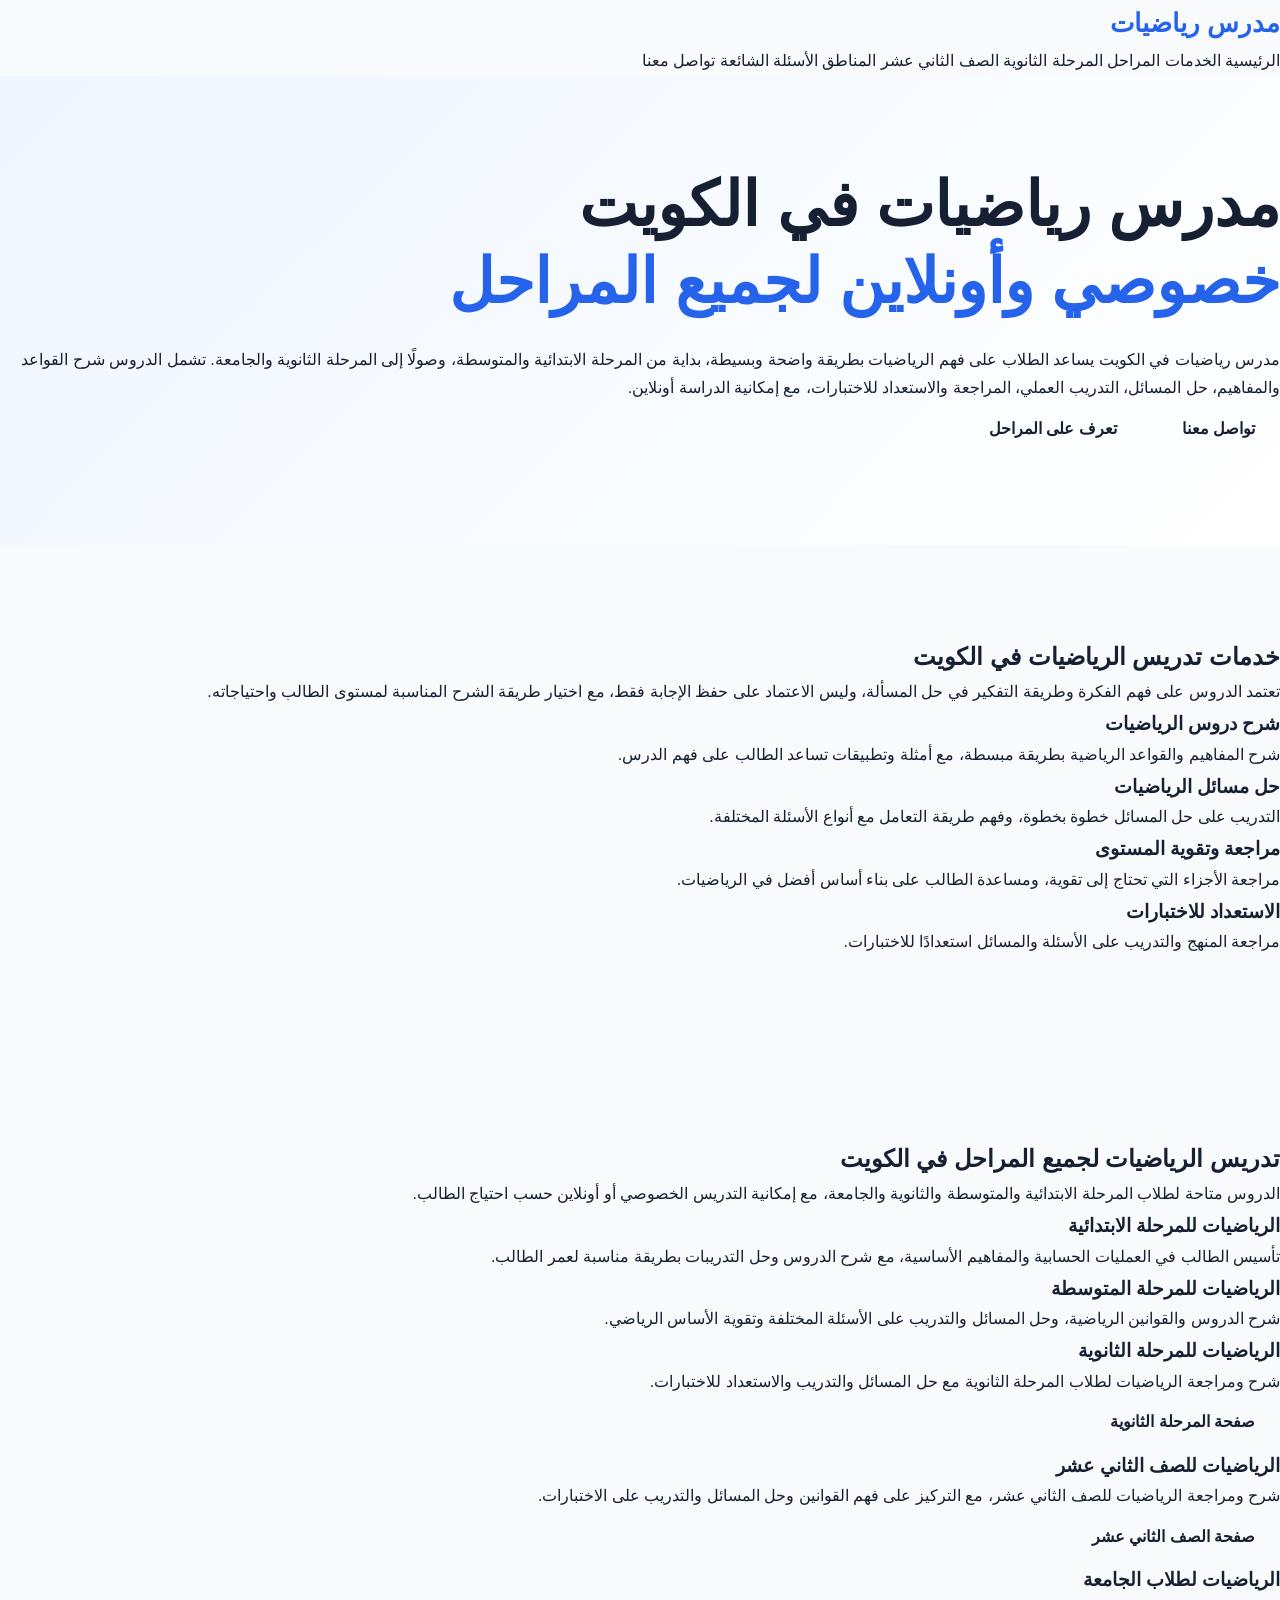
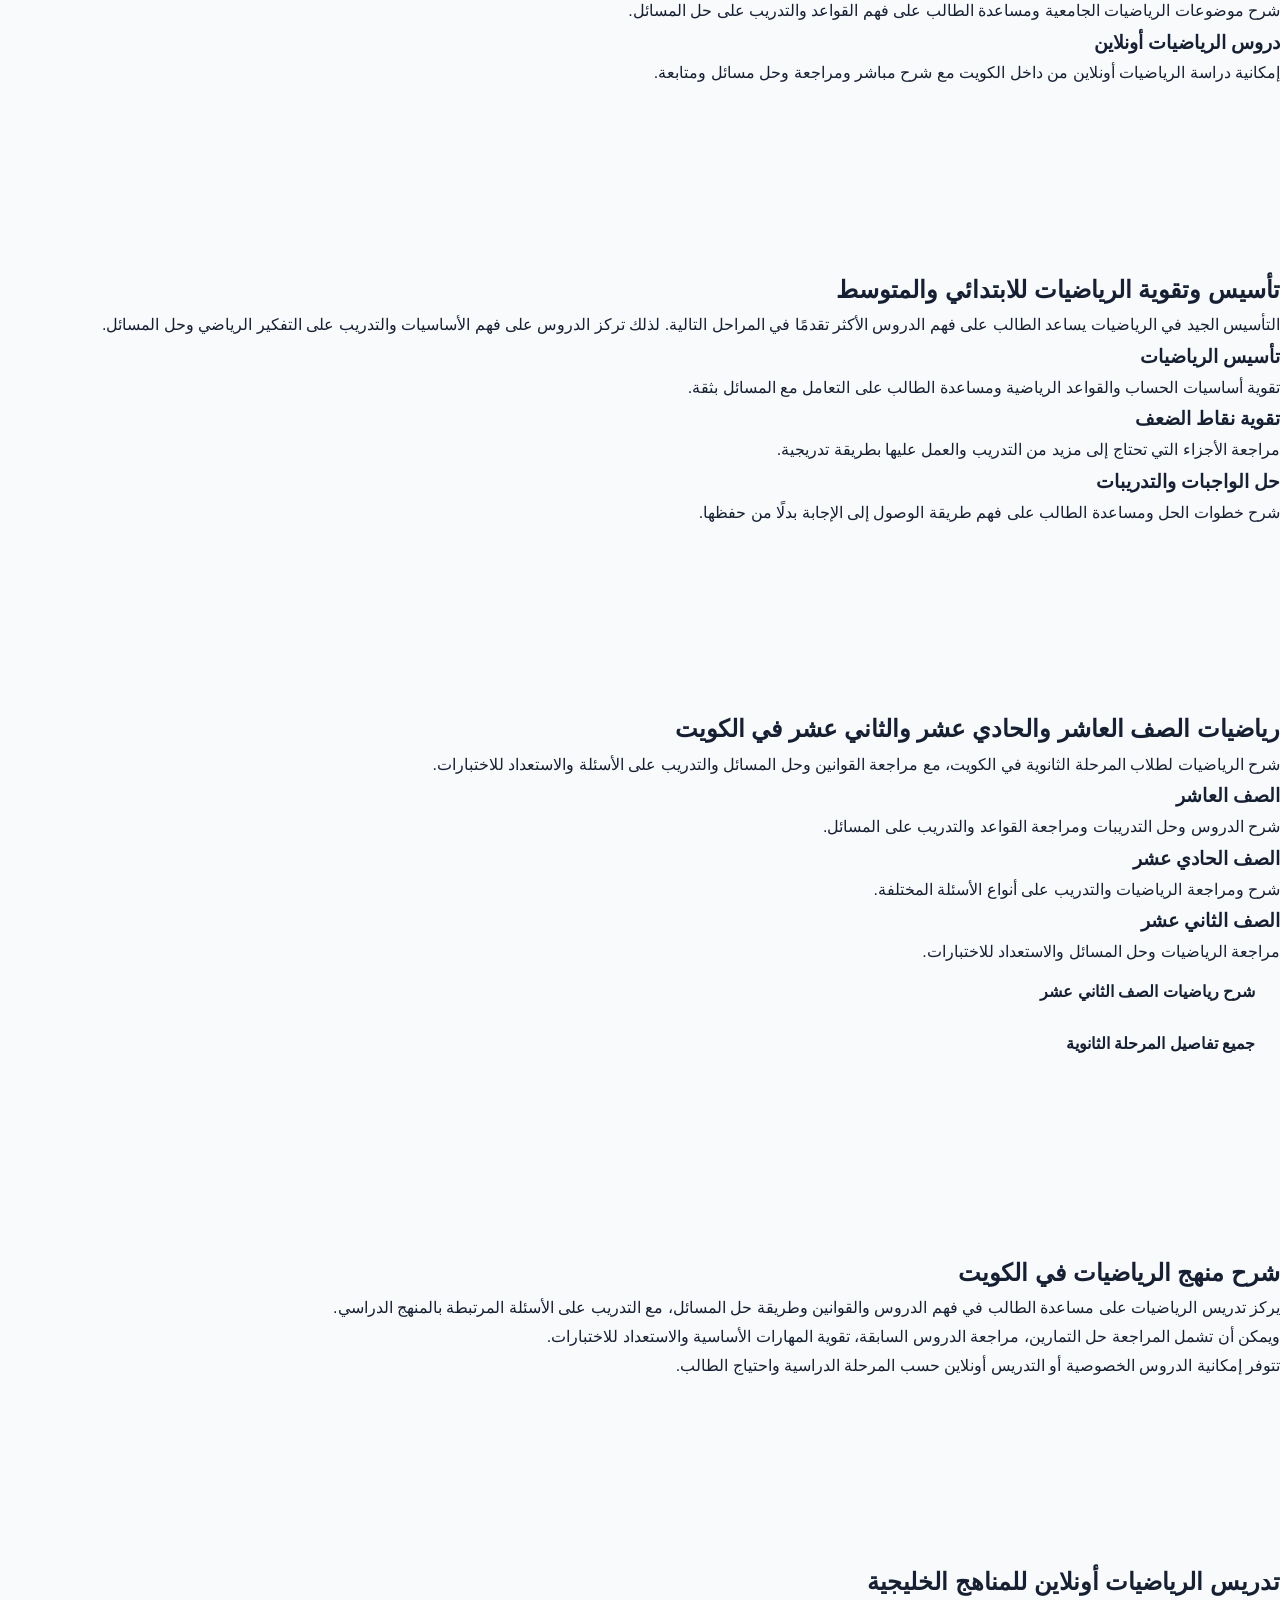
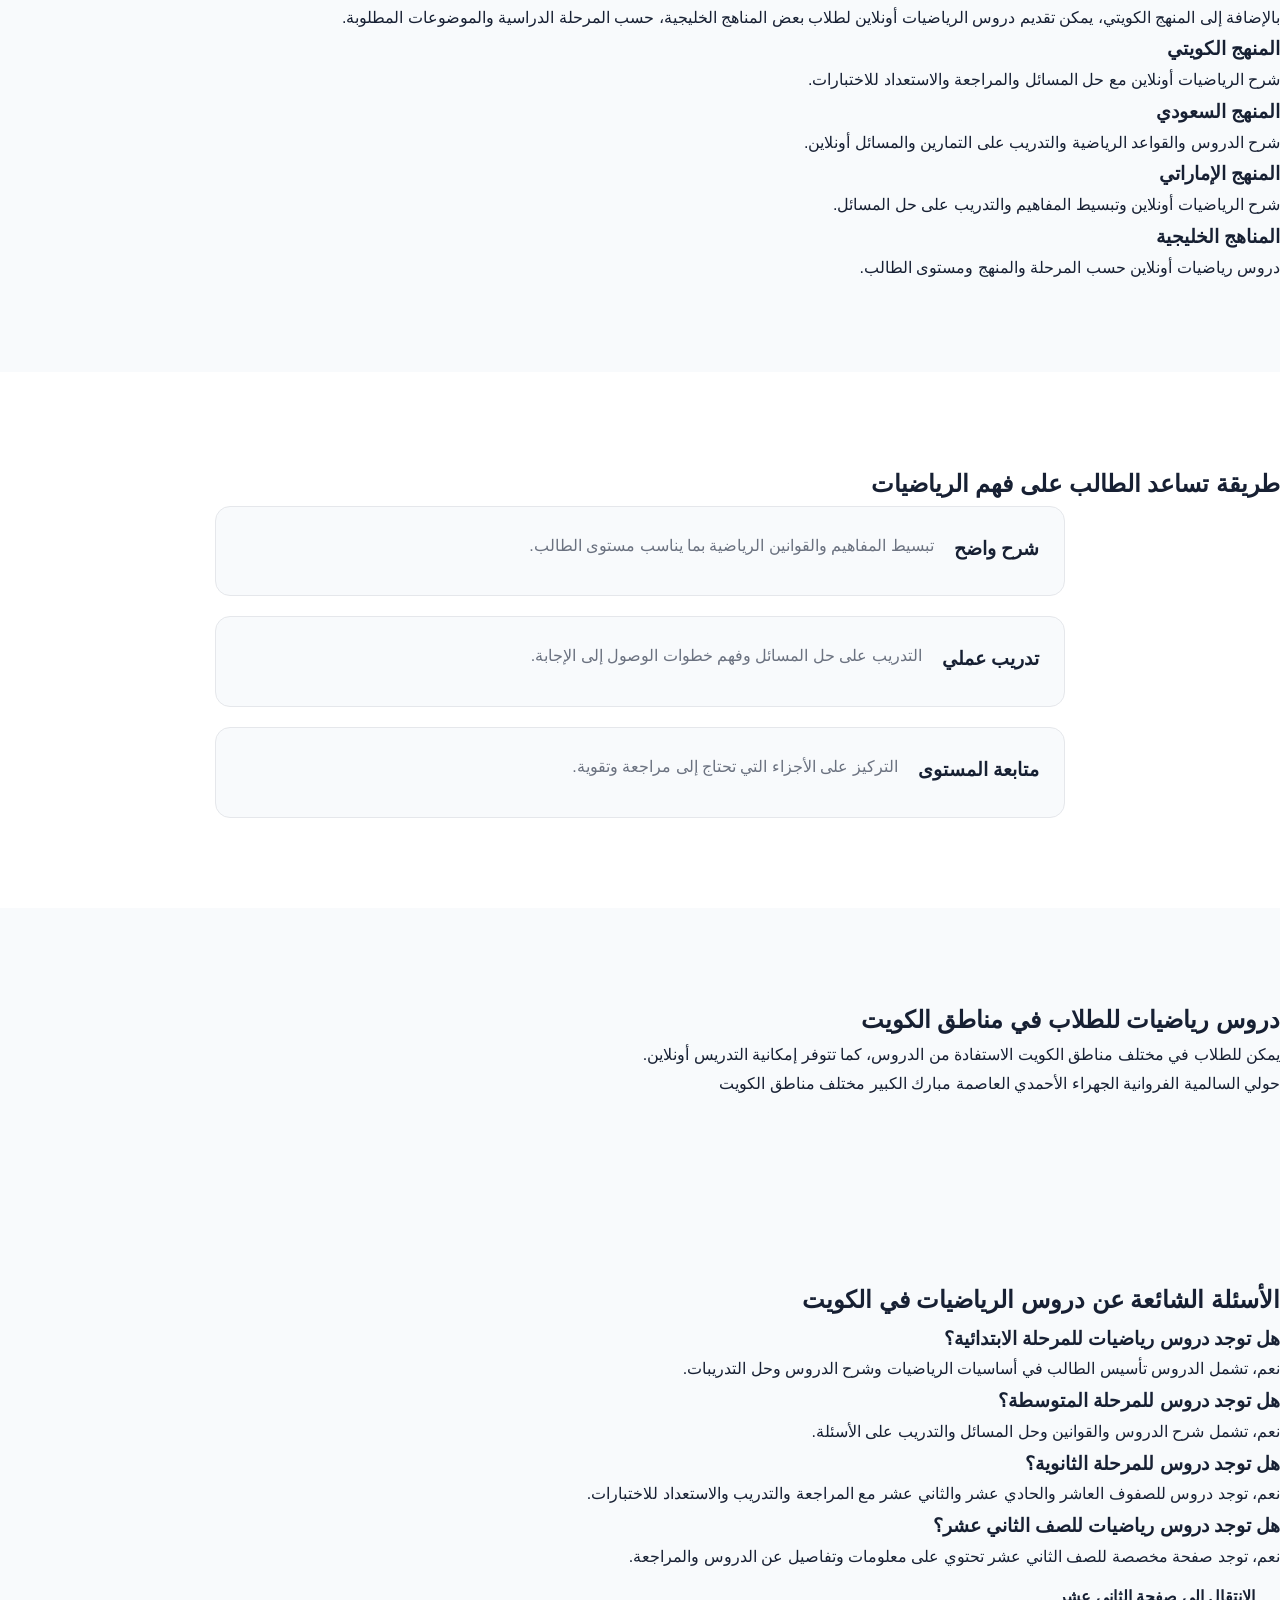
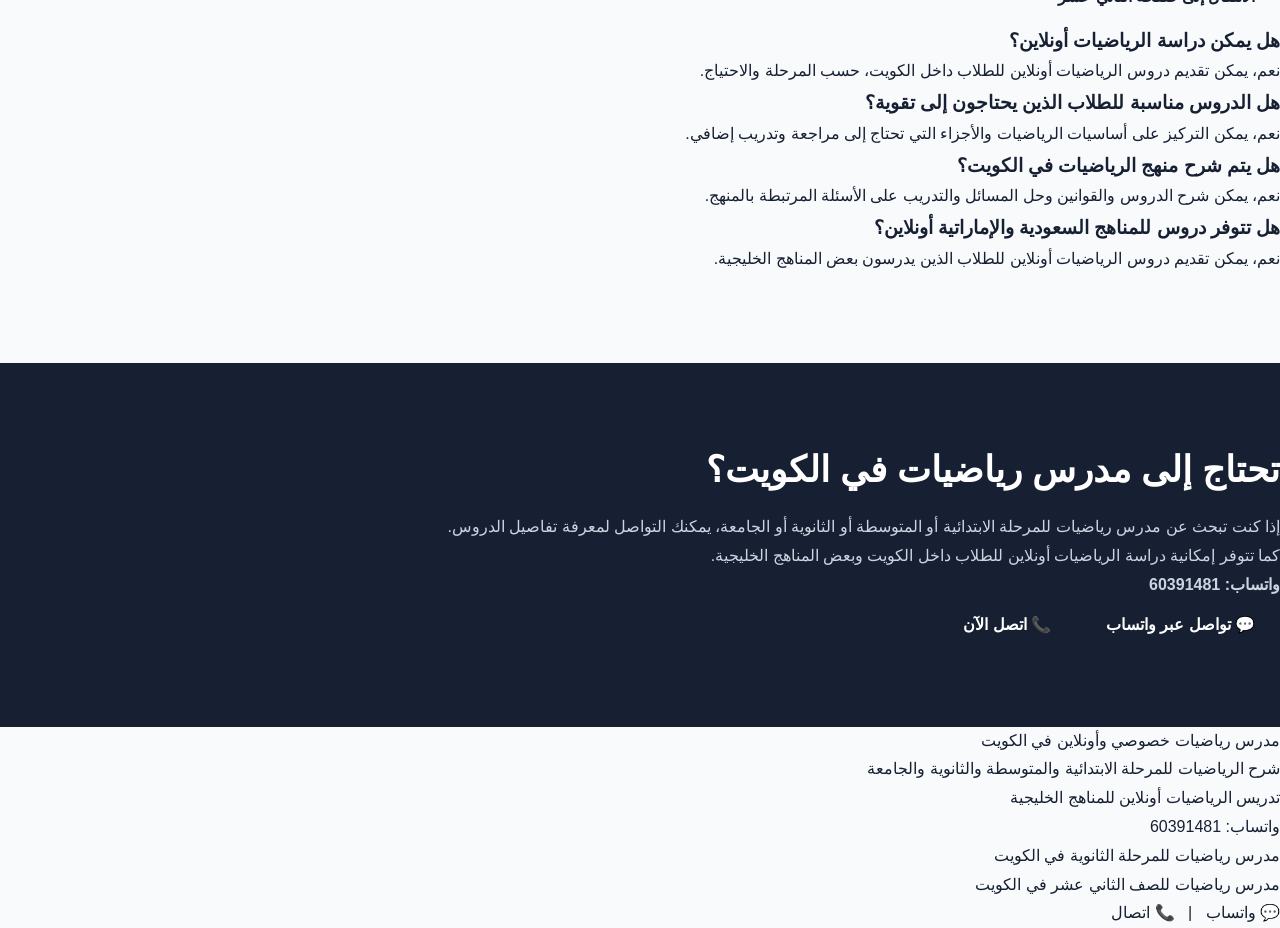
==== commit 54b3908b: "Update index.html" ====
--- a/index.html
+++ b/index.html
@@ -1,4 +1,3 @@
-```html
 <!DOCTYPE html>
 <html lang="ar" dir="rtl">
 
@@ -6,23 +5,24 @@
     <meta charset="UTF-8">
     <meta name="viewport" content="width=device-width, initial-scale=1.0">
 
-    <title>مدرس رياضيات في الكويت | مدرس رياضيات خصوصي وأونلاين</title>
+    <title>مدرس رياضيات في الكويت | خصوصي وأونلاين لجميع المراحل</title>
 
     <meta name="description"
-        content="مدرس رياضيات في الكويت للمرحلة الابتدائية والمتوسطة والثانوية والجامعة. مدرس رياضيات خصوصي وأونلاين، شرح مبسط، حل مسائل، مراجعة واختبارات ومنهج الرياضيات في الكويت.">
+        content="مدرس رياضيات في الكويت للمرحلة الابتدائية والمتوسطة والثانوية والجامعة. شرح مبسط، حل مسائل، مراجعة واستعداد للاختبارات، مع إمكانية تدريس الرياضيات أونلاين.">
+
+    <meta name="robots" content="index, follow">
 
     <meta name="author" content="مدرس رياضيات في الكويت">
-    <meta name="robots" content="index, follow">
 
     <link rel="canonical"
         href="https://mohktar456456-art.github.io/math-teacher/">
 
     <!-- Open Graph -->
     <meta property="og:title"
-        content="مدرس رياضيات في الكويت | مدرس رياضيات خصوصي وأونلاين">
+        content="مدرس رياضيات في الكويت | خصوصي وأونلاين">
 
     <meta property="og:description"
-        content="مدرس رياضيات خصوصي وأونلاين في الكويت لجميع المراحل الدراسية، من الابتدائي والمتوسط إلى الثانوي والجامعة.">
+        content="شرح الرياضيات للطلاب في الكويت لجميع المراحل الدراسية، مع حل المسائل والمراجعة والاستعداد للاختبارات والدروس أونلاين.">
 
     <meta property="og:type" content="website">
 
@@ -35,13 +35,13 @@
     <meta name="twitter:card" content="summary">
 
     <meta name="twitter:title"
-        content="مدرس رياضيات في الكويت | مدرس رياضيات خصوصي وأونلاين">
+        content="مدرس رياضيات في الكويت | خصوصي وأونلاين">
 
     <meta name="twitter:description"
-        content="مدرس رياضيات خصوصي وأونلاين في الكويت لجميع المراحل الدراسية، مع شرح مبسط ومراجعة وحل مسائل واستعداد للاختبارات.">
-
-
-    <!-- بيانات منظمة لمحركات البحث -->
+        content="مدرس رياضيات في الكويت لجميع المراحل، شرح مبسط وحل مسائل ومراجعة واستعداد للاختبارات، مع إمكانية التدريس أونلاين.">
+
+
+    <!-- Structured Data -->
     <script type="application/ld+json">
     {
         "@context": "https://schema.org",
@@ -50,71 +50,34 @@
             {
                 "@type": "WebSite",
                 "@id": "https://mohktar456456-art.github.io/math-teacher/#website",
+                "url": "https://mohktar456456-art.github.io/math-teacher/",
                 "name": "مدرس رياضيات في الكويت",
-                "url": "https://mohktar456456-art.github.io/math-teacher/",
-                "inLanguage": "ar"
+                "inLanguage": "ar-KW"
             },
 
             {
                 "@type": "WebPage",
                 "@id": "https://mohktar456456-art.github.io/math-teacher/#webpage",
-                "name": "مدرس رياضيات في الكويت",
                 "url": "https://mohktar456456-art.github.io/math-teacher/",
-                "description": "مدرس رياضيات خصوصي وأونلاين في الكويت لجميع المراحل الدراسية، مع شرح الرياضيات وحل المسائل والمراجعة والاستعداد للاختبارات.",
-                "inLanguage": "ar",
+                "name": "مدرس رياضيات في الكويت | خصوصي وأونلاين لجميع المراحل",
+                "description": "مدرس رياضيات في الكويت لجميع المراحل الدراسية، مع شرح مبسط وحل المسائل والمراجعة والاستعداد للاختبارات والتدريس أونلاين.",
                 "isPartOf": {
                     "@id": "https://mohktar456456-art.github.io/math-teacher/#website"
-                }
+                },
+                "inLanguage": "ar-KW"
             },
 
             {
-                "@type": "Person",
-                "@id": "https://mohktar456456-art.github.io/math-teacher/#person",
-                "name": "مدرس رياضيات في الكويت",
-                "jobTitle": "مدرس رياضيات",
-                "description": "مدرس رياضيات خصوصي وأونلاين في الكويت لجميع المراحل الدراسية من الابتدائي والمتوسط إلى الثانوي والجامعة.",
-                "telephone": "+96560391481",
+                "@type": "Service",
+                "@id": "https://mohktar456456-art.github.io/math-teacher/#service",
+                "name": "دروس الرياضيات في الكويت",
+                "serviceType": "تدريس الرياضيات",
                 "areaServed": {
                     "@type": "Country",
                     "name": "الكويت"
                 },
-                "knowsAbout": [
-                    "الرياضيات",
-                    "Math",
-                    "شرح الرياضيات",
-                    "مدرس رياضيات",
-                    "مدرس رياضيات في الكويت",
-                    "مدرس رياضيات خصوصي",
-                    "مدرس رياضيات أونلاين",
-                    "مدرس رياضيات ابتدائي",
-                    "مدرس رياضيات متوسط",
-                    "مدرس رياضيات ثانوي",
-                    "رياضيات الصف العاشر",
-                    "رياضيات الصف الحادي عشر",
-                    "رياضيات الصف الثاني عشر",
-                    "رياضيات ثاني عشر علمي",
-                    "رياضيات الجامعة",
-                    "منهج الرياضيات في الكويت",
-                    "المنهج السعودي",
-                    "المنهج الإماراتي",
-                    "المناهج الخليجية",
-                    "تدريس الرياضيات أونلاين"
-                ]
-            },
-
-            {
-                "@type": "Service",
-                "@id": "https://mohktar456456-art.github.io/math-teacher/#service",
-                "name": "مدرس رياضيات خصوصي وأونلاين",
-                "serviceType": "دروس رياضيات خصوصية وأونلاين",
-                "provider": {
-                    "@id": "https://mohktar456456-art.github.io/math-teacher/#person"
-                },
-                "areaServed": {
-                    "@type": "Country",
-                    "name": "الكويت"
-                },
-                "description": "شرح الرياضيات للطلاب في المراحل الابتدائية والمتوسطة والثانوية والجامعة، مع إمكانية التدريس أونلاين."
+                "description": "دروس رياضيات خصوصية وأونلاين للطلاب في الكويت لجميع المراحل الدراسية، مع شرح الدروس وحل المسائل والمراجعة والاستعداد للاختبارات.",
+                "url": "https://mohktar456456-art.github.io/math-teacher/"
             }
 
         ]
@@ -122,10 +85,12 @@
     </script>
 
     <link rel="stylesheet" href="style.css">
+
 </head>
 
 
 <body>
+
 
 <header>
 
@@ -133,917 +98,970 @@
         <a href="./">مدرس رياضيات</a>
     </div>
 
+
     <nav>
 
-        <a href="#home">الرئيسية</a>
-
-        <a href="#services">الخدمات</a>
-
-        <a href="#levels">المراحل</a>
+        <a href="#home">
+            الرئيسية
+        </a>
+
+        <a href="#services">
+            الخدمات
+        </a>
+
+        <a href="#levels">
+            المراحل
+        </a>
 
         <a href="secondary.html">
             المرحلة الثانوية
         </a>
 
-        <a href="#areas">المناطق</a>
-
-        <a href="#faq">الأسئلة الشائعة</a>
-
-        <a href="#contact">تواصل معنا</a>
+        <a href="grade12.html">
+            الصف الثاني عشر
+        </a>
+
+        <a href="#areas">
+            المناطق
+        </a>
+
+        <a href="#faq">
+            الأسئلة الشائعة
+        </a>
+
+        <a href="#contact">
+            تواصل معنا
+        </a>
 
     </nav>
 
 </header>
 
 
+
 <main>
 
 
-    <!-- =========================
-         الرئيسية
-    ========================== -->
-
-    <section id="home" class="hero">
-
-        <h1>
-
-            مدرس رياضيات في الكويت
-
-            <br>
-
-            <span>مدرس رياضيات خصوصي وأونلاين لجميع المراحل</span>
-
-        </h1>
-
-
-        <p class="seo-intro">
-
-            إذا كنت تبحث عن مدرس رياضيات في الكويت،
-            نقدم شرح الرياضيات للطلاب بطريقة مبسطة وواضحة،
-            مع دروس خصوصية وأونلاين للمرحلة الابتدائية
-            والمتوسطة والثانوية والجامعة.
-
-            يشمل التدريس شرح الدروس والقوانين،
-            حل مسائل الرياضيات، المراجعة،
-            والتدريب والاستعداد للاختبارات.
+<!-- =========================
+     الرئيسية
+========================== -->
+
+<section id="home" class="hero">
+
+    <h1>
+        مدرس رياضيات في الكويت
+        <br>
+        <span>خصوصي وأونلاين لجميع المراحل</span>
+    </h1>
+
+
+    <p>
+
+        مدرس رياضيات في الكويت يساعد الطلاب على فهم الرياضيات
+        بطريقة واضحة وبسيطة، بداية من المرحلة الابتدائية
+        والمتوسطة، وصولًا إلى المرحلة الثانوية والجامعة.
+
+        تشمل الدروس شرح القواعد والمفاهيم، حل المسائل،
+        التدريب العملي، المراجعة والاستعداد للاختبارات،
+        مع إمكانية الدراسة أونلاين.
+
+    </p>
+
+
+    <div class="hero-buttons">
+
+        <a href="#contact" class="btn">
+            تواصل معنا
+        </a>
+
+        <a href="#levels" class="btn">
+            تعرف على المراحل
+        </a>
+
+    </div>
+
+</section>
+
+
+
+<!-- =========================
+     الخدمات
+========================== -->
+
+<section id="services" class="section">
+
+    <h2>
+        خدمات تدريس الرياضيات في الكويت
+    </h2>
+
+
+    <p>
+
+        تعتمد الدروس على فهم الفكرة وطريقة التفكير في حل المسألة،
+        وليس الاعتماد على حفظ الإجابة فقط، مع اختيار طريقة الشرح
+        المناسبة لمستوى الطالب واحتياجاته.
+
+    </p>
+
+
+    <div class="cards">
+
+
+        <div class="card">
+
+            <h3>
+                شرح دروس الرياضيات
+            </h3>
+
+            <p>
+
+                شرح المفاهيم والقواعد الرياضية بطريقة مبسطة،
+                مع أمثلة وتطبيقات تساعد الطالب على فهم الدرس.
+
+            </p>
+
+        </div>
+
+
+
+        <div class="card">
+
+            <h3>
+                حل مسائل الرياضيات
+            </h3>
+
+            <p>
+
+                التدريب على حل المسائل خطوة بخطوة،
+                وفهم طريقة التعامل مع أنواع الأسئلة المختلفة.
+
+            </p>
+
+        </div>
+
+
+
+        <div class="card">
+
+            <h3>
+                مراجعة وتقوية المستوى
+            </h3>
+
+            <p>
+
+                مراجعة الأجزاء التي تحتاج إلى تقوية،
+                ومساعدة الطالب على بناء أساس أفضل في الرياضيات.
+
+            </p>
+
+        </div>
+
+
+
+        <div class="card">
+
+            <h3>
+                الاستعداد للاختبارات
+            </h3>
+
+            <p>
+
+                مراجعة المنهج والتدريب على الأسئلة والمسائل
+                استعدادًا للاختبارات.
+
+            </p>
+
+        </div>
+
+
+    </div>
+
+</section>
+
+
+
+<!-- =========================
+     المراحل الدراسية
+========================== -->
+
+<section id="levels" class="section">
+
+    <h2>
+        تدريس الرياضيات لجميع المراحل في الكويت
+    </h2>
+
+
+    <p>
+
+        الدروس متاحة لطلاب المرحلة الابتدائية والمتوسطة
+        والثانوية والجامعة، مع إمكانية التدريس الخصوصي
+        أو أونلاين حسب احتياج الطالب.
+
+    </p>
+
+
+    <div class="cards">
+
+
+        <div class="card">
+
+            <h3>
+                الرياضيات للمرحلة الابتدائية
+            </h3>
+
+            <p>
+
+                تأسيس الطالب في العمليات الحسابية والمفاهيم الأساسية،
+                مع شرح الدروس وحل التدريبات بطريقة مناسبة لعمر الطالب.
+
+            </p>
+
+        </div>
+
+
+
+        <div class="card">
+
+            <h3>
+                الرياضيات للمرحلة المتوسطة
+            </h3>
+
+            <p>
+
+                شرح الدروس والقوانين الرياضية،
+                وحل المسائل والتدريب على الأسئلة المختلفة
+                وتقوية الأساس الرياضي.
+
+            </p>
+
+        </div>
+
+
+
+        <div class="card">
+
+            <h3>
+                الرياضيات للمرحلة الثانوية
+            </h3>
+
+            <p>
+
+                شرح ومراجعة الرياضيات لطلاب المرحلة الثانوية
+                مع حل المسائل والتدريب والاستعداد للاختبارات.
+
+            </p>
+
+
+            <a href="secondary.html" class="btn">
+                صفحة المرحلة الثانوية
+            </a>
+
+        </div>
+
+
+
+        <div class="card">
+
+            <h3>
+                الرياضيات للصف الثاني عشر
+            </h3>
+
+            <p>
+
+                شرح ومراجعة الرياضيات للصف الثاني عشر،
+                مع التركيز على فهم القوانين وحل المسائل
+                والتدريب على الاختبارات.
+
+            </p>
+
+
+            <a href="grade12.html" class="btn">
+                صفحة الصف الثاني عشر
+            </a>
+
+        </div>
+
+
+
+        <div class="card">
+
+            <h3>
+                الرياضيات لطلاب الجامعة
+            </h3>
+
+            <p>
+
+                شرح موضوعات الرياضيات الجامعية
+                ومساعدة الطالب على فهم القواعد
+                والتدريب على حل المسائل.
+
+            </p>
+
+        </div>
+
+
+
+        <div class="card">
+
+            <h3>
+                دروس الرياضيات أونلاين
+            </h3>
+
+            <p>
+
+                إمكانية دراسة الرياضيات أونلاين من داخل الكويت
+                مع شرح مباشر ومراجعة وحل مسائل ومتابعة.
+
+            </p>
+
+        </div>
+
+
+    </div>
+
+</section>
+
+
+
+<!-- =========================
+     الابتدائي والمتوسط
+========================== -->
+
+<section class="section">
+
+    <h2>
+        تأسيس وتقوية الرياضيات للابتدائي والمتوسط
+    </h2>
+
+
+    <p>
+
+        التأسيس الجيد في الرياضيات يساعد الطالب على فهم
+        الدروس الأكثر تقدمًا في المراحل التالية.
+
+        لذلك تركز الدروس على فهم الأساسيات والتدريب
+        على التفكير الرياضي وحل المسائل.
+
+    </p>
+
+
+    <div class="cards">
+
+
+        <div class="card">
+
+            <h3>
+                تأسيس الرياضيات
+            </h3>
+
+            <p>
+
+                تقوية أساسيات الحساب والقواعد الرياضية
+                ومساعدة الطالب على التعامل مع المسائل بثقة.
+
+            </p>
+
+        </div>
+
+
+
+        <div class="card">
+
+            <h3>
+                تقوية نقاط الضعف
+            </h3>
+
+            <p>
+
+                مراجعة الأجزاء التي تحتاج إلى مزيد من التدريب
+                والعمل عليها بطريقة تدريجية.
+
+            </p>
+
+        </div>
+
+
+
+        <div class="card">
+
+            <h3>
+                حل الواجبات والتدريبات
+            </h3>
+
+            <p>
+
+                شرح خطوات الحل ومساعدة الطالب على فهم طريقة
+                الوصول إلى الإجابة بدلًا من حفظها.
+
+            </p>
+
+        </div>
+
+
+    </div>
+
+</section>
+
+
+
+<!-- =========================
+     المرحلة الثانوية
+========================== -->
+
+<section class="section">
+
+    <h2>
+        رياضيات الصف العاشر والحادي عشر والثاني عشر في الكويت
+    </h2>
+
+
+    <p>
+
+        شرح الرياضيات لطلاب المرحلة الثانوية في الكويت،
+        مع مراجعة القوانين وحل المسائل والتدريب على الأسئلة
+        والاستعداد للاختبارات.
+
+    </p>
+
+
+    <div class="cards">
+
+
+        <div class="card">
+
+            <h3>
+                الصف العاشر
+            </h3>
+
+            <p>
+
+                شرح الدروس وحل التدريبات ومراجعة القواعد
+                والتدريب على المسائل.
+
+            </p>
+
+        </div>
+
+
+
+        <div class="card">
+
+            <h3>
+                الصف الحادي عشر
+            </h3>
+
+            <p>
+
+                شرح ومراجعة الرياضيات والتدريب
+                على أنواع الأسئلة المختلفة.
+
+            </p>
+
+        </div>
+
+
+
+        <div class="card">
+
+            <h3>
+                الصف الثاني عشر
+            </h3>
+
+            <p>
+
+                مراجعة الرياضيات وحل المسائل
+                والاستعداد للاختبارات.
+
+            </p>
+
+
+            <a href="grade12.html" class="btn">
+                شرح رياضيات الصف الثاني عشر
+            </a>
+
+        </div>
+
+
+    </div>
+
+
+    <div class="hero-buttons">
+
+        <a href="secondary.html" class="btn">
+            جميع تفاصيل المرحلة الثانوية
+        </a>
+
+    </div>
+
+</section>
+
+
+
+<!-- =========================
+     منهج الكويت
+========================== -->
+
+<section class="section">
+
+    <h2>
+        شرح منهج الرياضيات في الكويت
+    </h2>
+
+
+    <p>
+
+        يركز تدريس الرياضيات على مساعدة الطالب في فهم
+        الدروس والقوانين وطريقة حل المسائل، مع التدريب
+        على الأسئلة المرتبطة بالمنهج الدراسي.
+
+    </p>
+
+
+    <p>
+
+        ويمكن أن تشمل المراجعة حل التمارين،
+        مراجعة الدروس السابقة، تقوية المهارات الأساسية
+        والاستعداد للاختبارات.
+
+    </p>
+
+
+    <p>
+
+        تتوفر إمكانية الدروس الخصوصية أو التدريس أونلاين
+        حسب المرحلة الدراسية واحتياج الطالب.
+
+    </p>
+
+</section>
+
+
+
+<!-- =========================
+     المناهج الخليجية
+========================== -->
+
+<section class="section">
+
+    <h2>
+        تدريس الرياضيات أونلاين للمناهج الخليجية
+    </h2>
+
+
+    <p>
+
+        بالإضافة إلى المنهج الكويتي، يمكن تقديم دروس
+        الرياضيات أونلاين لطلاب بعض المناهج الخليجية،
+        حسب المرحلة الدراسية والموضوعات المطلوبة.
+
+    </p>
+
+
+    <div class="cards">
+
+
+        <div class="card">
+
+            <h3>
+                المنهج الكويتي
+            </h3>
+
+            <p>
+
+                شرح الرياضيات أونلاين مع حل المسائل
+                والمراجعة والاستعداد للاختبارات.
+
+            </p>
+
+        </div>
+
+
+
+        <div class="card">
+
+            <h3>
+                المنهج السعودي
+            </h3>
+
+            <p>
+
+                شرح الدروس والقواعد الرياضية
+                والتدريب على التمارين والمسائل أونلاين.
+
+            </p>
+
+        </div>
+
+
+
+        <div class="card">
+
+            <h3>
+                المنهج الإماراتي
+            </h3>
+
+            <p>
+
+                شرح الرياضيات أونلاين وتبسيط المفاهيم
+                والتدريب على حل المسائل.
+
+            </p>
+
+        </div>
+
+
+
+        <div class="card">
+
+            <h3>
+                المناهج الخليجية
+            </h3>
+
+            <p>
+
+                دروس رياضيات أونلاين حسب المرحلة
+                والمنهج ومستوى الطالب.
+
+            </p>
+
+        </div>
+
+
+    </div>
+
+</section>
+
+
+
+<!-- =========================
+     لماذا الدروس؟
+========================== -->
+
+<section class="why-section">
+
+    <h2>
+        طريقة تساعد الطالب على فهم الرياضيات
+    </h2>
+
+
+    <div class="features">
+
+
+        <div class="feature">
+
+            <h3>
+                شرح واضح
+            </h3>
+
+            <p>
+
+                تبسيط المفاهيم والقوانين الرياضية
+                بما يناسب مستوى الطالب.
+
+            </p>
+
+        </div>
+
+
+
+        <div class="feature">
+
+            <h3>
+                تدريب عملي
+            </h3>
+
+            <p>
+
+                التدريب على حل المسائل وفهم خطوات
+                الوصول إلى الإجابة.
+
+            </p>
+
+        </div>
+
+
+
+        <div class="feature">
+
+            <h3>
+                متابعة المستوى
+            </h3>
+
+            <p>
+
+                التركيز على الأجزاء التي تحتاج
+                إلى مراجعة وتقوية.
+
+            </p>
+
+        </div>
+
+
+    </div>
+
+</section>
+
+
+
+<!-- =========================
+     مناطق الكويت
+========================== -->
+
+<section id="areas" class="section">
+
+    <h2>
+        دروس رياضيات للطلاب في مناطق الكويت
+    </h2>
+
+
+    <p>
+
+        يمكن للطلاب في مختلف مناطق الكويت الاستفادة
+        من الدروس، كما تتوفر إمكانية التدريس أونلاين.
+
+    </p>
+
+
+    <div class="areas">
+
+        <span>حولي</span>
+
+        <span>السالمية</span>
+
+        <span>الفروانية</span>
+
+        <span>الجهراء</span>
+
+        <span>الأحمدي</span>
+
+        <span>العاصمة</span>
+
+        <span>مبارك الكبير</span>
+
+        <span>مختلف مناطق الكويت</span>
+
+    </div>
+
+</section>
+
+
+
+<!-- =========================
+     الأسئلة الشائعة
+========================== -->
+
+<section id="faq" class="section">
+
+    <h2>
+        الأسئلة الشائعة عن دروس الرياضيات في الكويت
+    </h2>
+
+
+
+    <div class="faq-item">
+
+        <h3>
+            هل توجد دروس رياضيات للمرحلة الابتدائية؟
+        </h3>
+
+        <p>
+
+            نعم، تشمل الدروس تأسيس الطالب في أساسيات الرياضيات
+            وشرح الدروس وحل التدريبات.
 
         </p>
 
-
-        <div class="hero-buttons">
-
-            <a href="#contact" class="btn">
-                تواصل معنا
-            </a>
-
-            <a href="#levels" class="btn">
-                تعرف على المراحل
-            </a>
-
-        </div>
-
-    </section>
-
-
-    <!-- =========================
-         الخدمات
-    ========================== -->
-
-    <section id="services" class="section">
-
-        <h2>
-            مدرس رياضيات خصوصي وأونلاين في الكويت
-        </h2>
+    </div>
+
+
+
+    <div class="faq-item">
+
+        <h3>
+            هل توجد دروس للمرحلة المتوسطة؟
+        </h3>
 
         <p>
 
-            نقدم شرح الرياضيات بطريقة مبسطة تناسب مستوى كل طالب،
-            مع التركيز على فهم القاعدة وطريقة التفكير في حل المسألة
-            وليس الحفظ فقط.
+            نعم، تشمل شرح الدروس والقوانين وحل المسائل
+            والتدريب على الأسئلة.
 
         </p>
 
-
-        <div class="cards">
-
-            <div class="card">
-
-                <h3>
-                    شرح الرياضيات
-                </h3>
-
-                <p>
-
-                    شرح الدروس والقواعد الرياضية بطريقة واضحة وبسيطة
-                    مع أمثلة وتطبيقات تساعد الطالب على فهم المادة.
-
-                </p>
-
-            </div>
-
-
-            <div class="card">
-
-                <h3>
-                    حل المسائل
-                </h3>
-
-                <p>
-
-                    التدريب على حل مسائل الرياضيات خطوة بخطوة
-                    ومعرفة الطريقة الصحيحة للتعامل مع الأسئلة المختلفة.
-
-                </p>
-
-            </div>
-
-
-            <div class="card">
-
-                <h3>
-                    متابعة الطالب
-                </h3>
-
-                <p>
-
-                    متابعة مستوى الطالب ومعرفة نقاط القوة والضعف
-                    والعمل على تحسين مستواه في الرياضيات.
-
-                </p>
-
-            </div>
-
-
-            <div class="card">
-
-                <h3>
-                    الاستعداد للاختبارات
-                </h3>
-
-                <p>
-
-                    مراجعة المنهج والتدريب على نماذج وأسئلة متنوعة
-                    استعدادًا للاختبارات.
-
-                </p>
-
-            </div>
-
-        </div>
-
-    </section>
-
-
-    <!-- =========================
-         المراحل الدراسية
-    ========================== -->
-
-    <section id="levels" class="section">
-
-        <h2>
-            مدرس رياضيات لجميع المراحل في الكويت
-        </h2>
+    </div>
+
+
+
+    <div class="faq-item">
+
+        <h3>
+            هل توجد دروس للمرحلة الثانوية؟
+        </h3>
 
         <p>
 
-            مدرس رياضيات خصوصي وأونلاين في الكويت
-            لطلاب المرحلة الابتدائية والمتوسطة والثانوية والجامعة.
+            نعم، توجد دروس للصفوف العاشر والحادي عشر والثاني عشر
+            مع المراجعة والتدريب والاستعداد للاختبارات.
 
         </p>
 
-
-        <div class="cards">
-
-
-            <div class="card">
-
-                <h3>
-                    مدرس رياضيات ابتدائي في الكويت
-                </h3>
-
-                <p>
-
-                    شرح الرياضيات لطلاب المرحلة الابتدائية،
-                    وتأسيس الطالب في العمليات الحسابية والقواعد الرياضية،
-                    وحل التدريبات ومتابعة مستوى الطالب.
-
-                </p>
-
-            </div>
-
-
-            <div class="card">
-
-                <h3>
-                    مدرس رياضيات متوسط في الكويت
-                </h3>
-
-                <p>
-
-                    شرح الرياضيات لطلاب المرحلة المتوسطة،
-                    وتبسيط الدروس والقوانين وحل المسائل
-                    والتدريب على الأسئلة المختلفة.
-
-                </p>
-
-            </div>
-
-
-            <div class="card">
-
-                <h3>
-                    مدرس رياضيات ثانوي في الكويت
-                </h3>
-
-                <p>
-
-                    شرح الرياضيات لطلاب المرحلة الثانوية،
-                    ومراجعة الدروس والقوانين وحل المسائل
-                    والاستعداد للاختبارات.
-
-                </p>
-
-
-                <a href="secondary.html" class="btn">
-                    انتقل إلى صفحة المرحلة الثانوية
-                </a>
-
-            </div>
-
-
-            <div class="card">
-
-                <h3>
-                    مدرس رياضيات للجامعة في الكويت
-                </h3>
-
-                <p>
-
-                    شرح موضوعات الرياضيات لطلاب الجامعة
-                    ومساعدتهم في فهم القواعد وحل المسائل
-                    والتدريب على الاختبارات.
-
-                </p>
-
-            </div>
-
-
-            <div class="card">
-
-                <h3>
-                    مدرس رياضيات أونلاين
-                </h3>
-
-                <p>
-
-                    دروس رياضيات أونلاين للطلاب في الكويت
-                    مع شرح مباشر ومتابعة وتدريب على حل المسائل.
-
-                </p>
-
-            </div>
-
-
-            <div class="card">
-
-                <h3>
-                    مدرس رياضيات خصوصي
-                </h3>
-
-                <p>
-
-                    دروس خصوصية في الرياضيات تناسب مستوى الطالب
-                    واحتياجاته التعليمية مع التركيز على نقاط الضعف.
-
-                </p>
-
-            </div>
-
-        </div>
-
-    </section>
-
-
-    <!-- =========================
-         ابتدائي ومتوسط
-    ========================== -->
-
-    <section class="section">
-
-        <h2>
-            مدرس رياضيات للمرحلة الابتدائية والمتوسطة في الكويت
-        </h2>
+    </div>
+
+
+
+    <div class="faq-item">
+
+        <h3>
+            هل توجد دروس رياضيات للصف الثاني عشر؟
+        </h3>
 
         <p>
 
-            إذا كان الطالب يحتاج إلى تأسيس قوي في الرياضيات،
-            فالبداية الصحيحة تساعده على فهم المراحل الدراسية التالية.
-
-            نقدم شرحًا مبسطًا لطلاب المرحلة الابتدائية والمتوسطة،
-            مع التركيز على بناء أساس قوي في الرياضيات.
+            نعم، توجد صفحة مخصصة للصف الثاني عشر
+            تحتوي على معلومات وتفاصيل عن الدروس والمراجعة.
 
         </p>
 
 
-        <div class="cards">
-
-            <div class="card">
-
-                <h3>
-                    تأسيس الرياضيات
-                </h3>
-
-                <p>
-
-                    تقوية أساسيات الحساب والقواعد الرياضية
-                    ومساعدة الطالب على التعامل مع المسائل بثقة.
-
-                </p>
-
-            </div>
-
-
-            <div class="card">
-
-                <h3>
-                    تقوية مستوى الطالب
-                </h3>
-
-                <p>
-
-                    تحديد الأجزاء التي تحتاج إلى مراجعة
-                    والعمل عليها من خلال الشرح والتدريب.
-
-                </p>
-
-            </div>
-
-
-            <div class="card">
-
-                <h3>
-                    حل الواجبات والتدريبات
-                </h3>
-
-                <p>
-
-                    شرح طريقة الحل ومساعدة الطالب على فهم خطوات
-                    المسألة بدلًا من الاعتماد على الحفظ.
-
-                </p>
-
-            </div>
-
-        </div>
-
-    </section>
-
-
-    <!-- =========================
-         المرحلة الثانوية
-    ========================== -->
-
-    <section class="section">
-
-        <h2>
-            مدرس رياضيات للصف العاشر والحادي عشر والثاني عشر في الكويت
-        </h2>
+        <a href="grade12.html" class="btn">
+            الانتقال إلى صفحة الثاني عشر
+        </a>
+
+    </div>
+
+
+
+    <div class="faq-item">
+
+        <h3>
+            هل يمكن دراسة الرياضيات أونلاين؟
+        </h3>
 
         <p>
 
-            شرح ومراجعة الرياضيات لطلاب المرحلة الثانوية في الكويت،
-            مع التدريب على حل المسائل وفهم القوانين والاستعداد للاختبارات.
+            نعم، يمكن تقديم دروس الرياضيات أونلاين
+            للطلاب داخل الكويت، حسب المرحلة والاحتياج.
 
         </p>
 
-
-        <div class="cards">
-
-            <div class="card">
-
-                <h3>
-                    مدرس رياضيات للصف العاشر
-                </h3>
-
-                <p>
-
-                    شرح دروس الرياضيات وحل التدريبات
-                    ومراجعة القواعد والمسائل.
-
-                </p>
-
-            </div>
-
-
-            <div class="card">
-
-                <h3>
-                    مدرس رياضيات للصف الحادي عشر
-                </h3>
-
-                <p>
-
-                    شرح ومراجعة الرياضيات والتدريب
-                    على أنواع الأسئلة المختلفة.
-
-                </p>
-
-            </div>
-
-
-            <div class="card">
-
-                <h3>
-                    مدرس رياضيات للصف الثاني عشر
-                </h3>
-
-                <p>
-
-                    مراجعة الرياضيات والاستعداد للاختبارات
-                    والتدريب على حل المسائل.
-
-                </p>
-
-            </div>
-
-        </div>
-
-
-        <div class="hero-buttons">
-
-            <a href="secondary.html" class="btn">
-                شرح رياضيات المرحلة الثانوية في الكويت
-            </a>
-
-        </div>
-
-    </section>
-
-
-    <!-- =========================
-         منهج الكويت
-    ========================== -->
-
-    <section class="section">
-
-        <h2>
-            مدرس رياضيات منهج الكويت
-        </h2>
+    </div>
+
+
+
+    <div class="faq-item">
+
+        <h3>
+            هل الدروس مناسبة للطلاب الذين يحتاجون إلى تقوية؟
+        </h3>
 
         <p>
 
-            مدرس رياضيات في الكويت يساعد الطلاب على فهم مادة الرياضيات
-            من خلال شرح الدروس والقوانين وحل المسائل والتدريب المستمر.
+            نعم، يمكن التركيز على أساسيات الرياضيات
+            والأجزاء التي تحتاج إلى مراجعة وتدريب إضافي.
 
         </p>
 
+    </div>
+
+
+
+    <div class="faq-item">
+
+        <h3>
+            هل يتم شرح منهج الرياضيات في الكويت؟
+        </h3>
+
         <p>
 
-            الهدف هو أن يفهم الطالب طريقة التفكير والحل،
-            وليس مجرد حفظ الإجابة.
+            نعم، يمكن شرح الدروس والقوانين وحل المسائل
+            والتدريب على الأسئلة المرتبطة بالمنهج.
 
         </p>
 
+    </div>
+
+
+
+    <div class="faq-item">
+
+        <h3>
+            هل تتوفر دروس للمناهج السعودية والإماراتية أونلاين؟
+        </h3>
+
         <p>
 
-            يمكن تقديم الدروس بصورة خصوصية أو أونلاين
-            حسب احتياج الطالب، مع الاهتمام بالمراجعة
-            والاستعداد للاختبارات.
+            نعم، يمكن تقديم دروس الرياضيات أونلاين
+            للطلاب الذين يدرسون بعض المناهج الخليجية.
 
         </p>
 
-    </section>
-
-
-    <!-- =========================
-         المناهج الخليجية
-    ========================== -->
-
-    <section class="section">
-
-        <h2>
-            تدريس الرياضيات أونلاين للمناهج الخليجية
-        </h2>
-
-        <p>
-
-            بالإضافة إلى التدريس في الكويت، يقدم مدرس الرياضيات
-            دروس رياضيات أونلاين للطلاب في دول الخليج،
-            مع إمكانية تدريس المنهج السعودي والمنهج الإماراتي
-            والمناهج الخليجية بشكل عام حسب المرحلة الدراسية
-            واحتياج الطالب.
-
-        </p>
-
-
-        <div class="cards">
-
-
-            <div class="card">
-
-                <h3>
-                    مدرس رياضيات أونلاين للمنهج الكويتي
-                </h3>
-
-                <p>
-
-                    شرح الرياضيات أونلاين لطلاب المنهج الكويتي
-                    مع حل المسائل والمراجعة والاستعداد للاختبارات.
-
-                </p>
-
-            </div>
-
-
-            <div class="card">
-
-                <h3>
-                    مدرس رياضيات أونلاين للمنهج السعودي
-                </h3>
-
-                <p>
-
-                    تدريس الرياضيات أونلاين لطلاب المنهج السعودي،
-                    وشرح الدروس والقواعد وحل التمارين والمسائل
-                    ومراجعة المادة قبل الاختبارات.
-
-                </p>
-
-            </div>
-
-
-            <div class="card">
-
-                <h3>
-                    مدرس رياضيات أونلاين للمنهج الإماراتي
-                </h3>
-
-                <p>
-
-                    شرح الرياضيات أونلاين لطلاب المنهج الإماراتي،
-                    مع تبسيط الدروس والتدريب على حل المسائل
-                    والمتابعة المستمرة.
-
-                </p>
-
-            </div>
-
-
-            <div class="card">
-
-                <h3>
-                    مدرس رياضيات للمناهج الخليجية أونلاين
-                </h3>
-
-                <p>
-
-                    تدريس الرياضيات أونلاين للطلاب في دول الخليج،
-                    حسب المنهج والمرحلة الدراسية ومستوى الطالب.
-
-                </p>
-
-            </div>
-
-        </div>
-
-    </section>
-
-
-    <!-- =========================
-         لماذا مدرس الرياضيات
-    ========================== -->
-
-    <section class="why-section">
-
-        <h2>
-            شرح الرياضيات بطريقة بسيطة وواضحة
-        </h2>
-
-
-        <div class="features">
-
-            <div class="feature">
-
-                <h3>
-                    شرح واضح
-                </h3>
-
-                <p>
-
-                    تبسيط المفاهيم والقوانين الرياضية
-                    بطريقة تناسب مستوى الطالب.
-
-                </p>
-
-            </div>
-
-
-            <div class="feature">
-
-                <h3>
-                    تدريب عملي
-                </h3>
-
-                <p>
-
-                    التدريب على حل أكبر عدد ممكن من المسائل
-                    وفهم خطوات الحل.
-
-                </p>
-
-            </div>
-
-
-            <div class="feature">
-
-                <h3>
-                    متابعة مستمرة
-                </h3>
-
-                <p>
-
-                    متابعة مستوى الطالب والعمل على تحسين
-                    نقاط الضعف بشكل مستمر.
-
-                </p>
-
-            </div>
-
-        </div>
-
-    </section>
-
-
-    <!-- =========================
-         مناطق الكويت
-    ========================== -->
-
-    <section id="areas" class="section">
-
-        <h2>
-            مدرس رياضيات في جميع مناطق الكويت
-        </h2>
-
-        <p>
-
-            مدرس رياضيات خصوصي وأونلاين للطلاب
-            في مختلف مناطق الكويت.
-
-        </p>
-
-
-        <div class="areas">
-
-            <span>حولي</span>
-
-            <span>السالمية</span>
-
-            <span>الفروانية</span>
-
-            <span>الجهراء</span>
-
-            <span>الأحمدي</span>
-
-            <span>العاصمة</span>
-
-            <span>مبارك الكبير</span>
-
-            <span>جميع مناطق الكويت</span>
-
-        </div>
-
-    </section>
-
-
-    <!-- =========================
-         الأسئلة الشائعة
-    ========================== -->
-
-    <section id="faq" class="section">
-
-        <h2>
-            الأسئلة الشائعة عن مدرس الرياضيات في الكويت
-        </h2>
-
-
-        <div class="faq-item">
-
-            <h3>
-                هل تدرس الرياضيات للمرحلة الابتدائية في الكويت؟
-            </h3>
-
-            <p>
-
-                نعم، يتم شرح الرياضيات لطلاب المرحلة الابتدائية
-                مع التركيز على التأسيس وفهم أساسيات الحساب
-                وحل المسائل.
-
-            </p>
-
-        </div>
-
-
-        <div class="faq-item">
-
-            <h3>
-                هل تدرس الرياضيات للمرحلة المتوسطة في الكويت؟
-            </h3>
-
-            <p>
-
-                نعم، يتم شرح الرياضيات لطلاب المرحلة المتوسطة
-                مع حل التدريبات ومراجعة القواعد والقوانين.
-
-            </p>
-
-        </div>
-
-
-        <div class="faq-item">
-
-            <h3>
-                هل تدرس رياضيات المرحلة الثانوية في الكويت؟
-            </h3>
-
-            <p>
-
-                نعم، يتم شرح الرياضيات لطلاب المرحلة الثانوية
-                ومراجعة الدروس والتدريب على حل المسائل
-                والاستعداد للاختبارات.
-
-            </p>
-
-        </div>
-
-
-        <div class="faq-item">
-
-            <h3>
-                هل يوجد مدرس رياضيات للصف الثاني عشر في الكويت؟
-            </h3>
-
-            <p>
-
-                نعم، توجد دروس رياضيات للصف الثاني عشر
-                مع التركيز على المراجعة والتدريب والاستعداد للاختبارات.
-
-            </p>
-
-        </div>
-
-
-        <div class="faq-item">
-
-            <h3>
-                هل تدرس الرياضيات أونلاين في الكويت؟
-            </h3>
-
-            <p>
-
-                نعم، يمكن تقديم دروس الرياضيات أونلاين
-                للطلاب داخل الكويت.
-
-            </p>
-
-        </div>
-
-
-        <div class="faq-item">
-
-            <h3>
-                هل الدروس خصوصية؟
-            </h3>
-
-            <p>
-
-                نعم، يمكن تقديم دروس رياضيات خصوصية
-                حسب مستوى الطالب واحتياجاته.
-
-            </p>
-
-        </div>
-
-
-        <div class="faq-item">
-
-            <h3>
-                هل تشرح منهج الرياضيات في الكويت؟
-            </h3>
-
-            <p>
-
-                يتم شرح الرياضيات ومساعدة الطلاب على فهم الدروس
-                وحل المسائل والتدريب على أسئلة الاختبارات.
-
-            </p>
-
-        </div>
-
-
-        <div class="faq-item">
-
-            <h3>
-                هل تدرس المنهج السعودي أونلاين؟
-            </h3>
-
-            <p>
-
-                نعم، يمكن تقديم تدريس الرياضيات أونلاين
-                لطلاب المنهج السعودي.
-
-            </p>
-
-        </div>
-
-
-        <div class="faq-item">
-
-            <h3>
-                هل تدرس المنهج الإماراتي أونلاين؟
-            </h3>
-
-            <p>
-
-                نعم، يمكن تقديم تدريس الرياضيات أونلاين
-                لطلاب المنهج الإماراتي.
-
-            </p>
-
-        </div>
-
-
-        <div class="faq-item">
-
-            <h3>
-                هل تدرس مناهج خليجية أونلاين؟
-            </h3>
-
-            <p>
-
-                نعم، يمكن تقديم دروس رياضيات أونلاين
-                لطلاب المناهج الخليجية حسب المرحلة والمنهج.
-
-            </p>
-
-        </div>
-
-    </section>
-
-
-    <!-- =========================
-         التواصل
-    ========================== -->
-
-    <section id="contact" class="contact-section">
-
-        <h2>
-            محتاج مدرس رياضيات خصوصي أو أونلاين؟
-        </h2>
-
-        <p>
-
-            لو محتاج مدرس رياضيات في الكويت للمرحلة الابتدائية
-            أو المتوسطة أو الثانوية أو الجامعة،
-            تواصل معنا لمعرفة تفاصيل الدروس.
-
-        </p>
-
-
-        <p>
-
-            ويمكن أيضًا التواصل بخصوص دروس الرياضيات أونلاين
-            للمناهج السعودية والإماراتية والمناهج الخليجية.
-
-        </p>
-
-
-        <p>
-            <strong>
-                واتساب: 60391481
-            </strong>
-        </p>
-
-
-        <a href="https://wa.me/96560391481"
-           target="_blank"
-           rel="noopener"
-           class="btn">
-
-            💬 تواصل عبر واتساب
-
-        </a>
-
-
-        <a href="tel:+96560391481"
-           class="btn">
-
-            📞 اتصل الآن
-
-        </a>
-
-    </section>
+    </div>
+
+</section>
+
+
+
+<!-- =========================
+     التواصل
+========================== -->
+
+<section id="contact" class="contact-section">
+
+    <h2>
+        تحتاج إلى مدرس رياضيات في الكويت؟
+    </h2>
+
+
+    <p>
+
+        إذا كنت تبحث عن مدرس رياضيات للمرحلة الابتدائية
+        أو المتوسطة أو الثانوية أو الجامعة،
+        يمكنك التواصل لمعرفة تفاصيل الدروس.
+
+    </p>
+
+
+    <p>
+
+        كما تتوفر إمكانية دراسة الرياضيات أونلاين
+        للطلاب داخل الكويت وبعض المناهج الخليجية.
+
+    </p>
+
+
+    <p>
+
+        <strong>
+            واتساب: 60391481
+        </strong>
+
+    </p>
+
+
+
+    <a href="https://wa.me/96560391481"
+       target="_blank"
+       rel="noopener"
+       class="btn">
+
+        💬 تواصل عبر واتساب
+
+    </a>
+
+
+
+    <a href="tel:+96560391481"
+       class="btn">
+
+        📞 اتصل الآن
+
+    </a>
+
+</section>
+
 
 </main>
+
 
 
 <!-- =========================
@@ -1058,7 +1076,7 @@
 
 
     <p>
-        مدرس رياضيات للمرحلة الابتدائية والمتوسطة والثانوية والجامعة
+        شرح الرياضيات للمرحلة الابتدائية والمتوسطة والثانوية والجامعة
     </p>
 
 
@@ -1075,7 +1093,16 @@
     <p>
 
         <a href="secondary.html">
-            مدرس رياضيات ثانوي في الكويت
+            مدرس رياضيات للمرحلة الثانوية في الكويت
+        </a>
+
+    </p>
+
+
+    <p>
+
+        <a href="grade12.html">
+            مدرس رياضيات للصف الثاني عشر في الكويت
         </a>
 
     </p>
@@ -1104,9 +1131,9 @@
 </footer>
 
 
+
 <script src="script.js"></script>
 
 </body>
 
 </html>
-```
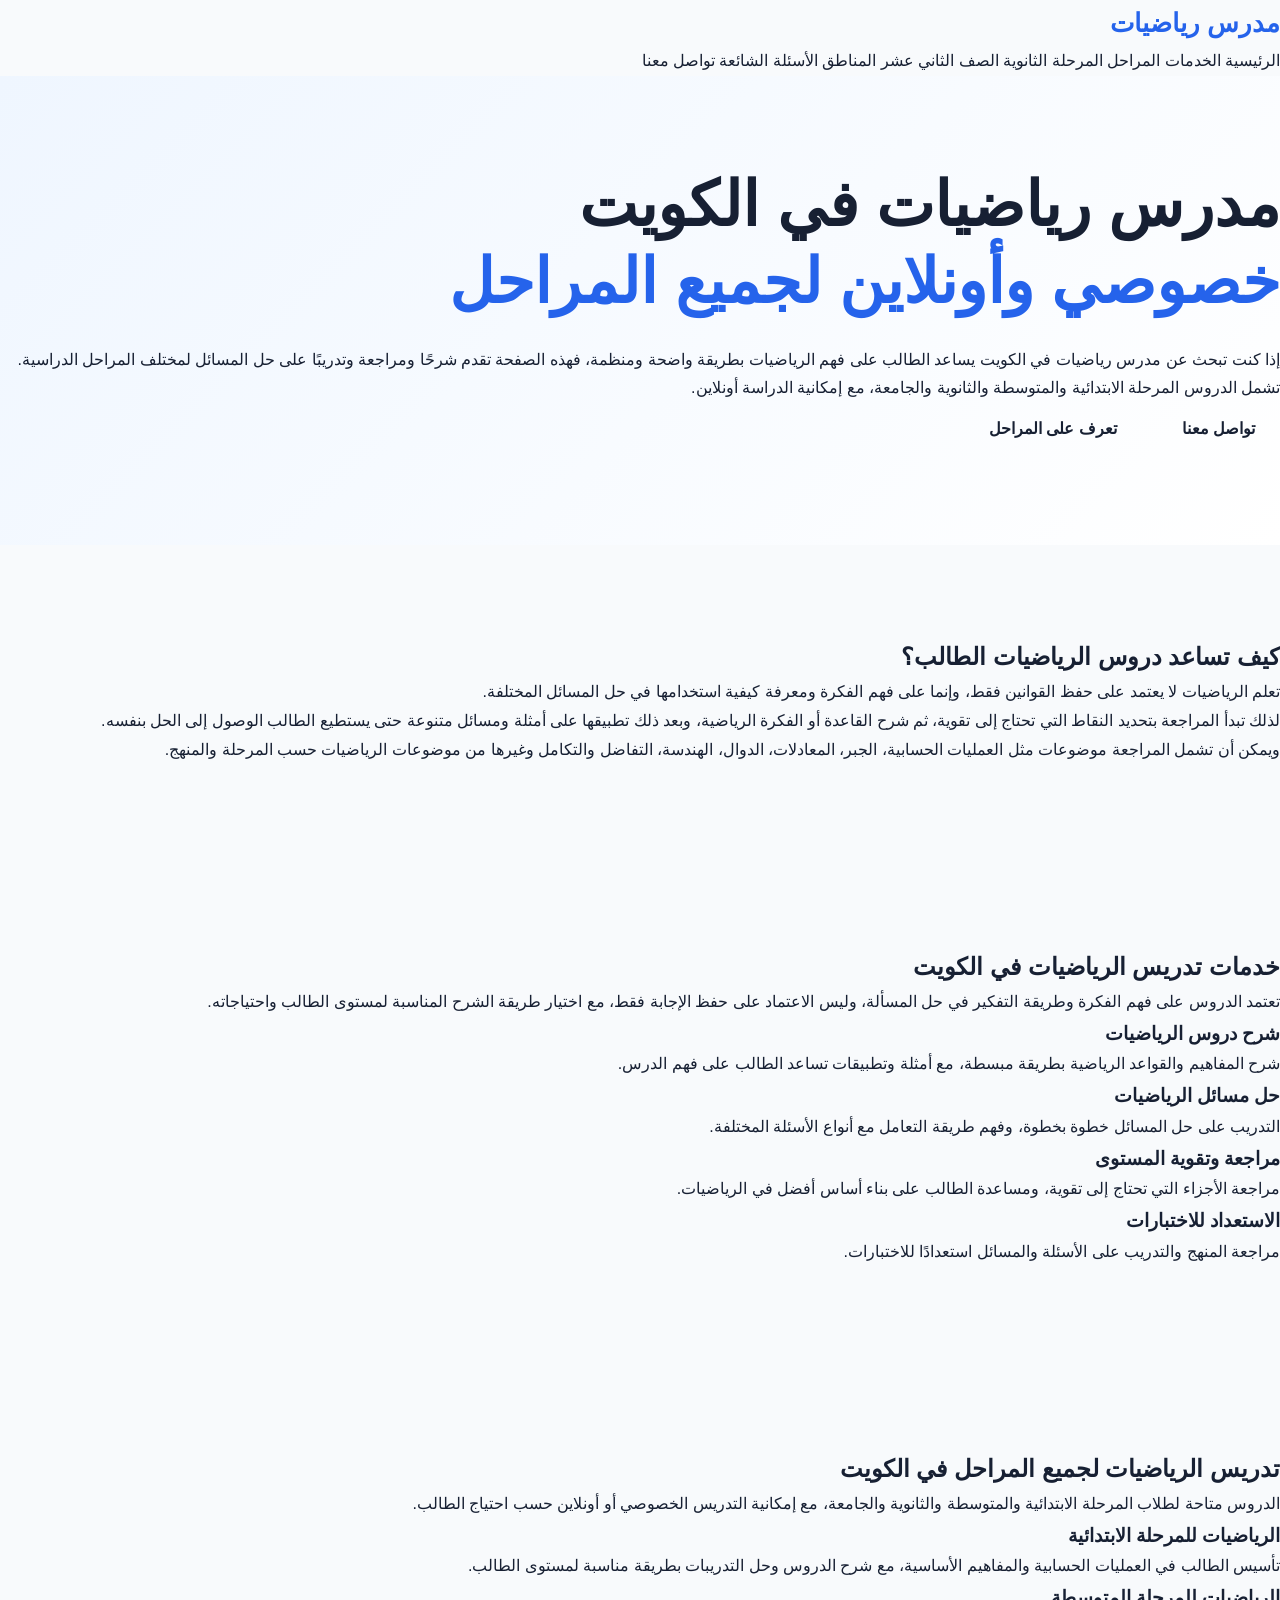
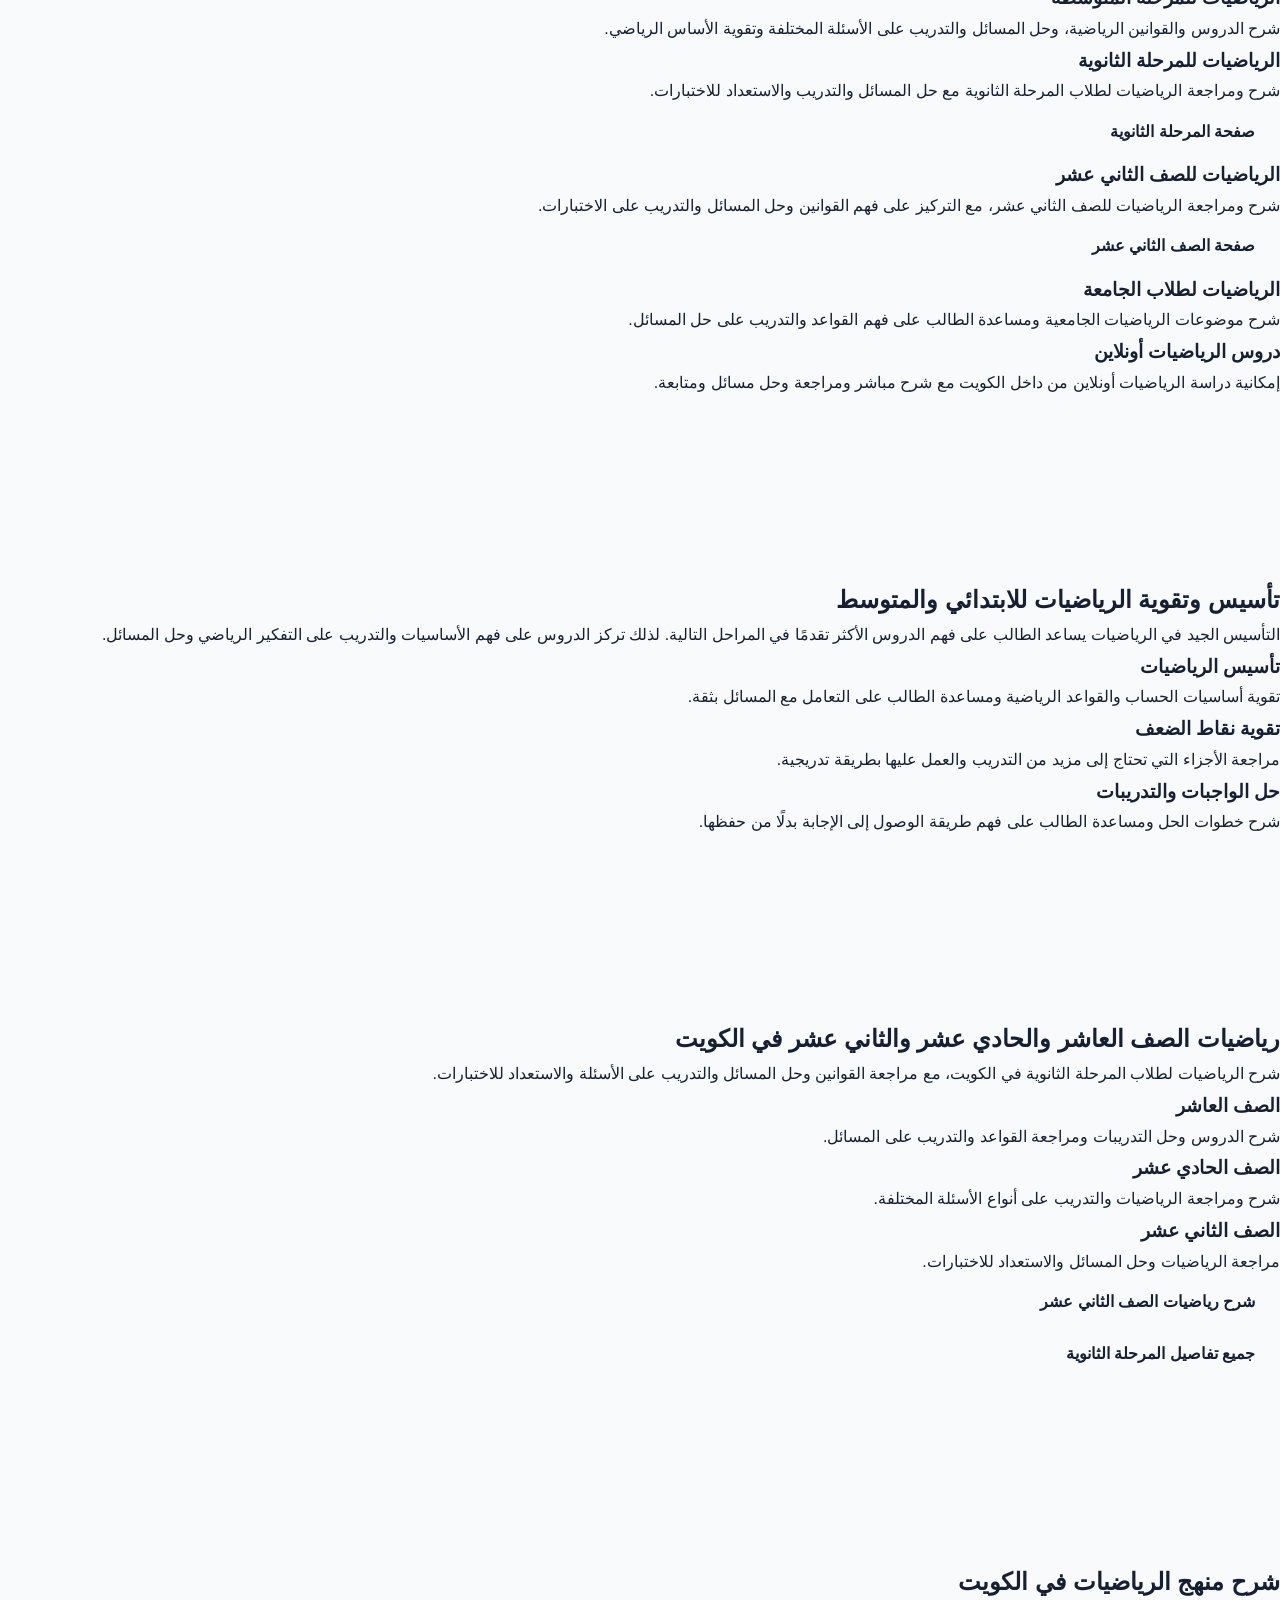
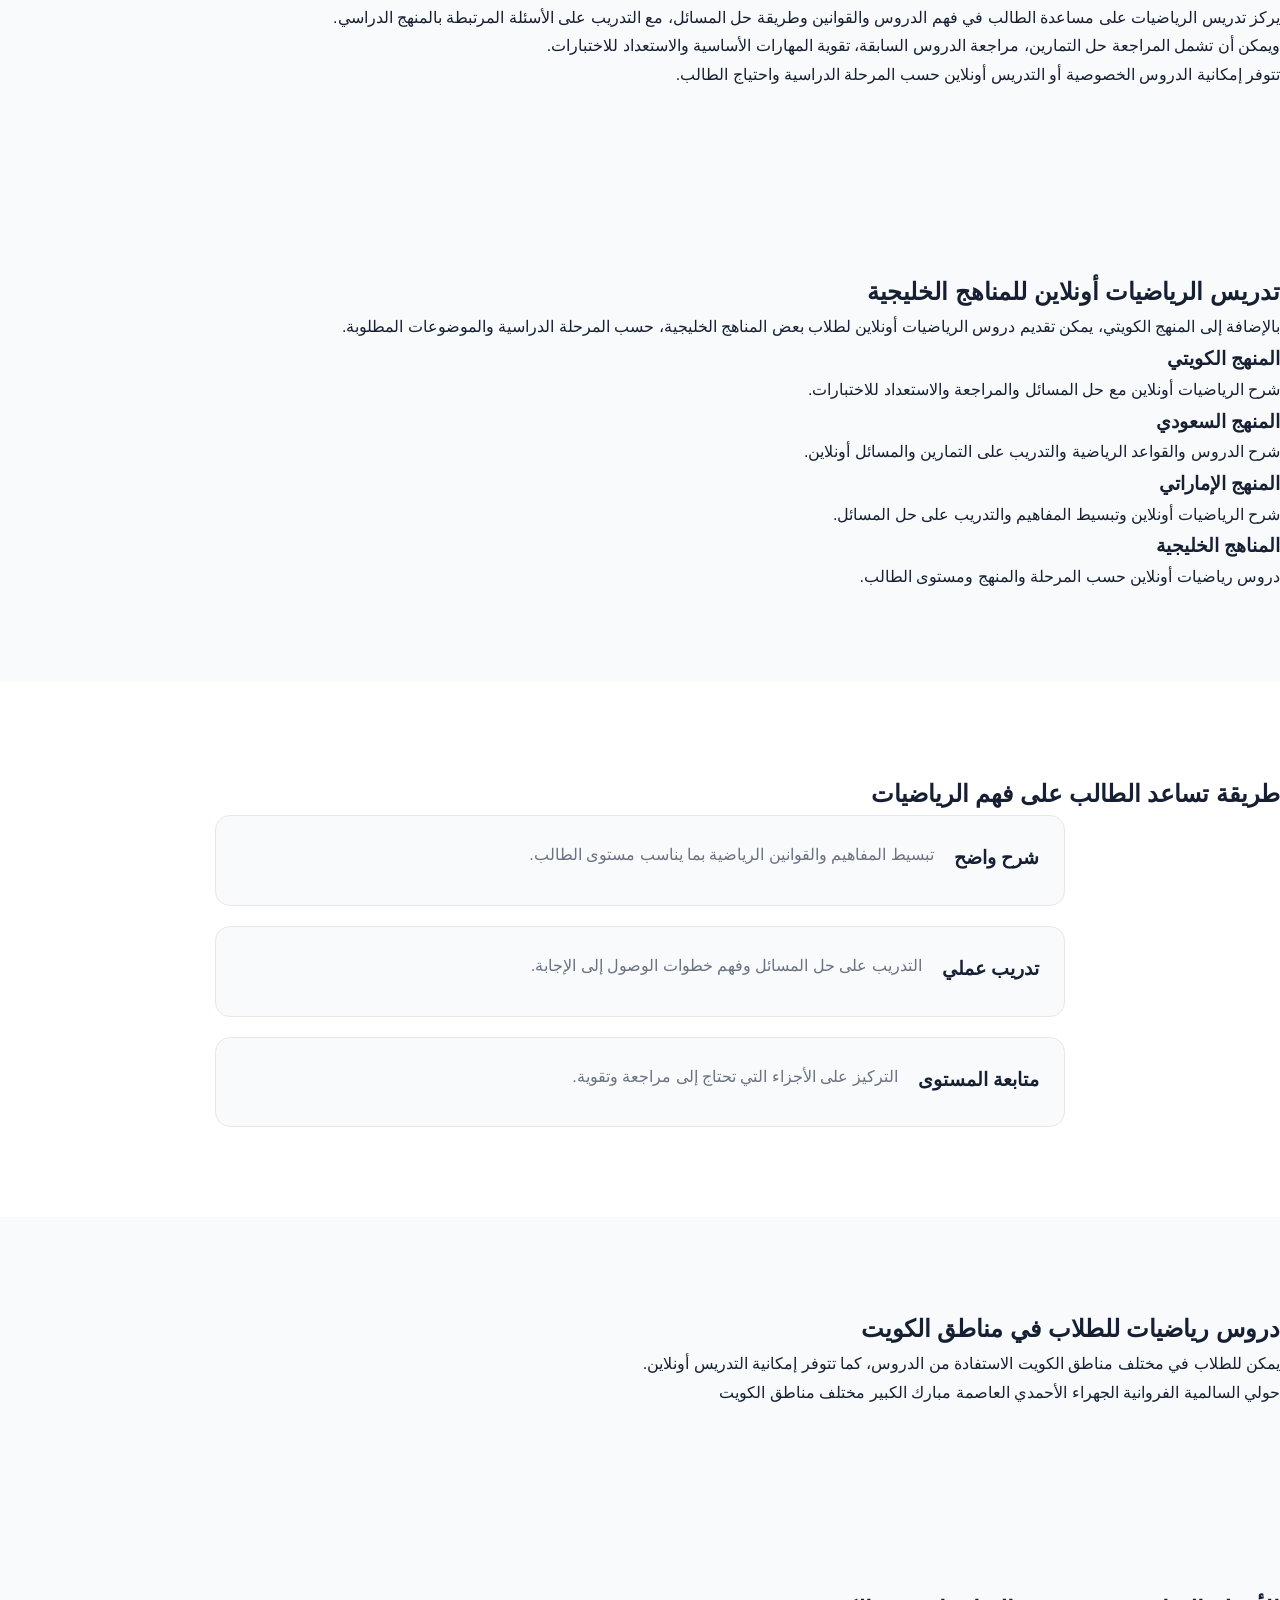
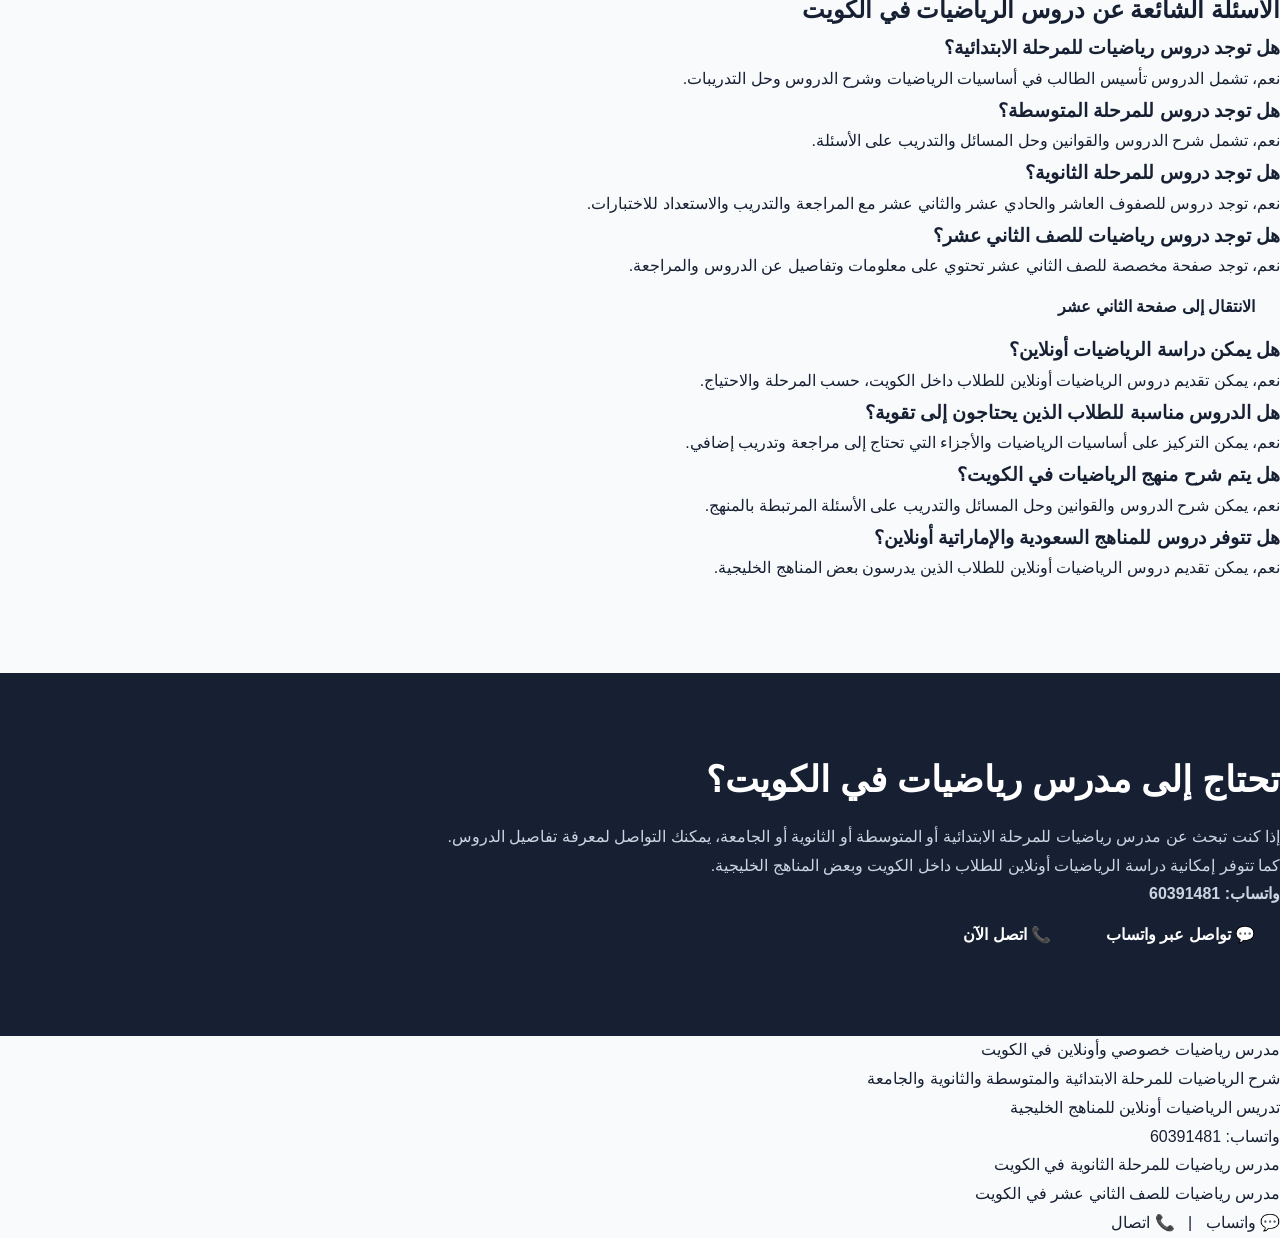
==== commit 5519b1d9: "Update index.html" ====
--- a/index.html
+++ b/index.html
@@ -5,10 +5,10 @@
     <meta charset="UTF-8">
     <meta name="viewport" content="width=device-width, initial-scale=1.0">
 
-    <title>مدرس رياضيات في الكويت | خصوصي وأونلاين لجميع المراحل</title>
+    <title>مدرس رياضيات في الكويت | مدرس رياضيات خصوصي وأونلاين</title>
 
     <meta name="description"
-        content="مدرس رياضيات في الكويت للمرحلة الابتدائية والمتوسطة والثانوية والجامعة. شرح مبسط، حل مسائل، مراجعة واستعداد للاختبارات، مع إمكانية تدريس الرياضيات أونلاين.">
+        content="مدرس رياضيات في الكويت للابتدائي والمتوسط والثانوي والجامعة. شرح مبسط وفهم القواعد وحل المسائل والمراجعة والاستعداد للاختبارات، مع إمكانية التدريس أونلاين.">
 
     <meta name="robots" content="index, follow">
 
@@ -19,10 +19,10 @@
 
     <!-- Open Graph -->
     <meta property="og:title"
-        content="مدرس رياضيات في الكويت | خصوصي وأونلاين">
+        content="مدرس رياضيات في الكويت | مدرس رياضيات خصوصي وأونلاين">
 
     <meta property="og:description"
-        content="شرح الرياضيات للطلاب في الكويت لجميع المراحل الدراسية، مع حل المسائل والمراجعة والاستعداد للاختبارات والدروس أونلاين.">
+        content="شرح الرياضيات للطلاب في الكويت لجميع المراحل، مع حل المسائل والمراجعة والاستعداد للاختبارات والدروس أونلاين.">
 
     <meta property="og:type" content="website">
 
@@ -35,7 +35,7 @@
     <meta name="twitter:card" content="summary">
 
     <meta name="twitter:title"
-        content="مدرس رياضيات في الكويت | خصوصي وأونلاين">
+        content="مدرس رياضيات في الكويت | مدرس رياضيات خصوصي وأونلاين">
 
     <meta name="twitter:description"
         content="مدرس رياضيات في الكويت لجميع المراحل، شرح مبسط وحل مسائل ومراجعة واستعداد للاختبارات، مع إمكانية التدريس أونلاين.">
@@ -59,7 +59,7 @@
                 "@type": "WebPage",
                 "@id": "https://mohktar456456-art.github.io/math-teacher/#webpage",
                 "url": "https://mohktar456456-art.github.io/math-teacher/",
-                "name": "مدرس رياضيات في الكويت | خصوصي وأونلاين لجميع المراحل",
+                "name": "مدرس رياضيات في الكويت | مدرس رياضيات خصوصي وأونلاين",
                 "description": "مدرس رياضيات في الكويت لجميع المراحل الدراسية، مع شرح مبسط وحل المسائل والمراجعة والاستعداد للاختبارات والتدريس أونلاين.",
                 "isPartOf": {
                     "@id": "https://mohktar456456-art.github.io/math-teacher/#website"
@@ -101,37 +101,21 @@
 
     <nav>
 
-        <a href="#home">
-            الرئيسية
-        </a>
-
-        <a href="#services">
-            الخدمات
-        </a>
-
-        <a href="#levels">
-            المراحل
-        </a>
-
-        <a href="secondary.html">
-            المرحلة الثانوية
-        </a>
-
-        <a href="grade12.html">
-            الصف الثاني عشر
-        </a>
-
-        <a href="#areas">
-            المناطق
-        </a>
-
-        <a href="#faq">
-            الأسئلة الشائعة
-        </a>
-
-        <a href="#contact">
-            تواصل معنا
-        </a>
+        <a href="#home">الرئيسية</a>
+
+        <a href="#services">الخدمات</a>
+
+        <a href="#levels">المراحل</a>
+
+        <a href="secondary.html">المرحلة الثانوية</a>
+
+        <a href="grade12.html">الصف الثاني عشر</a>
+
+        <a href="#areas">المناطق</a>
+
+        <a href="#faq">الأسئلة الشائعة</a>
+
+        <a href="#contact">تواصل معنا</a>
 
     </nav>
 
@@ -157,13 +141,13 @@
 
     <p>
 
-        مدرس رياضيات في الكويت يساعد الطلاب على فهم الرياضيات
-        بطريقة واضحة وبسيطة، بداية من المرحلة الابتدائية
-        والمتوسطة، وصولًا إلى المرحلة الثانوية والجامعة.
-
-        تشمل الدروس شرح القواعد والمفاهيم، حل المسائل،
-        التدريب العملي، المراجعة والاستعداد للاختبارات،
-        مع إمكانية الدراسة أونلاين.
+        إذا كنت تبحث عن مدرس رياضيات في الكويت يساعد الطالب
+        على فهم الرياضيات بطريقة واضحة ومنظمة، فهذه الصفحة
+        تقدم شرحًا ومراجعة وتدريبًا على حل المسائل لمختلف
+        المراحل الدراسية.
+
+        تشمل الدروس المرحلة الابتدائية والمتوسطة والثانوية
+        والجامعة، مع إمكانية الدراسة أونلاين.
 
     </p>
 
@@ -185,6 +169,45 @@
 
 
 <!-- =========================
+     محتوى تعليمي
+========================== -->
+
+<section class="section">
+
+    <h2>
+        كيف تساعد دروس الرياضيات الطالب؟
+    </h2>
+
+    <p>
+
+        تعلم الرياضيات لا يعتمد على حفظ القوانين فقط،
+        وإنما على فهم الفكرة ومعرفة كيفية استخدامها
+        في حل المسائل المختلفة.
+
+    </p>
+
+    <p>
+
+        لذلك تبدأ المراجعة بتحديد النقاط التي تحتاج إلى
+        تقوية، ثم شرح القاعدة أو الفكرة الرياضية، وبعد ذلك
+        تطبيقها على أمثلة ومسائل متنوعة حتى يستطيع الطالب
+        الوصول إلى الحل بنفسه.
+
+    </p>
+
+    <p>
+
+        ويمكن أن تشمل المراجعة موضوعات مثل العمليات الحسابية،
+        الجبر، المعادلات، الدوال، الهندسة، التفاضل والتكامل
+        وغيرها من موضوعات الرياضيات حسب المرحلة والمنهج.
+
+    </p>
+
+</section>
+
+
+
+<!-- =========================
      الخدمات
 ========================== -->
 
@@ -312,7 +335,7 @@
             <p>
 
                 تأسيس الطالب في العمليات الحسابية والمفاهيم الأساسية،
-                مع شرح الدروس وحل التدريبات بطريقة مناسبة لعمر الطالب.
+                مع شرح الدروس وحل التدريبات بطريقة مناسبة لمستوى الطالب.
 
             </p>
 
@@ -825,19 +848,12 @@
     <div class="areas">
 
         <span>حولي</span>
-
         <span>السالمية</span>
-
         <span>الفروانية</span>
-
         <span>الجهراء</span>
-
         <span>الأحمدي</span>
-
         <span>العاصمة</span>
-
         <span>مبارك الكبير</span>
-
         <span>مختلف مناطق الكويت</span>
 
     </div>
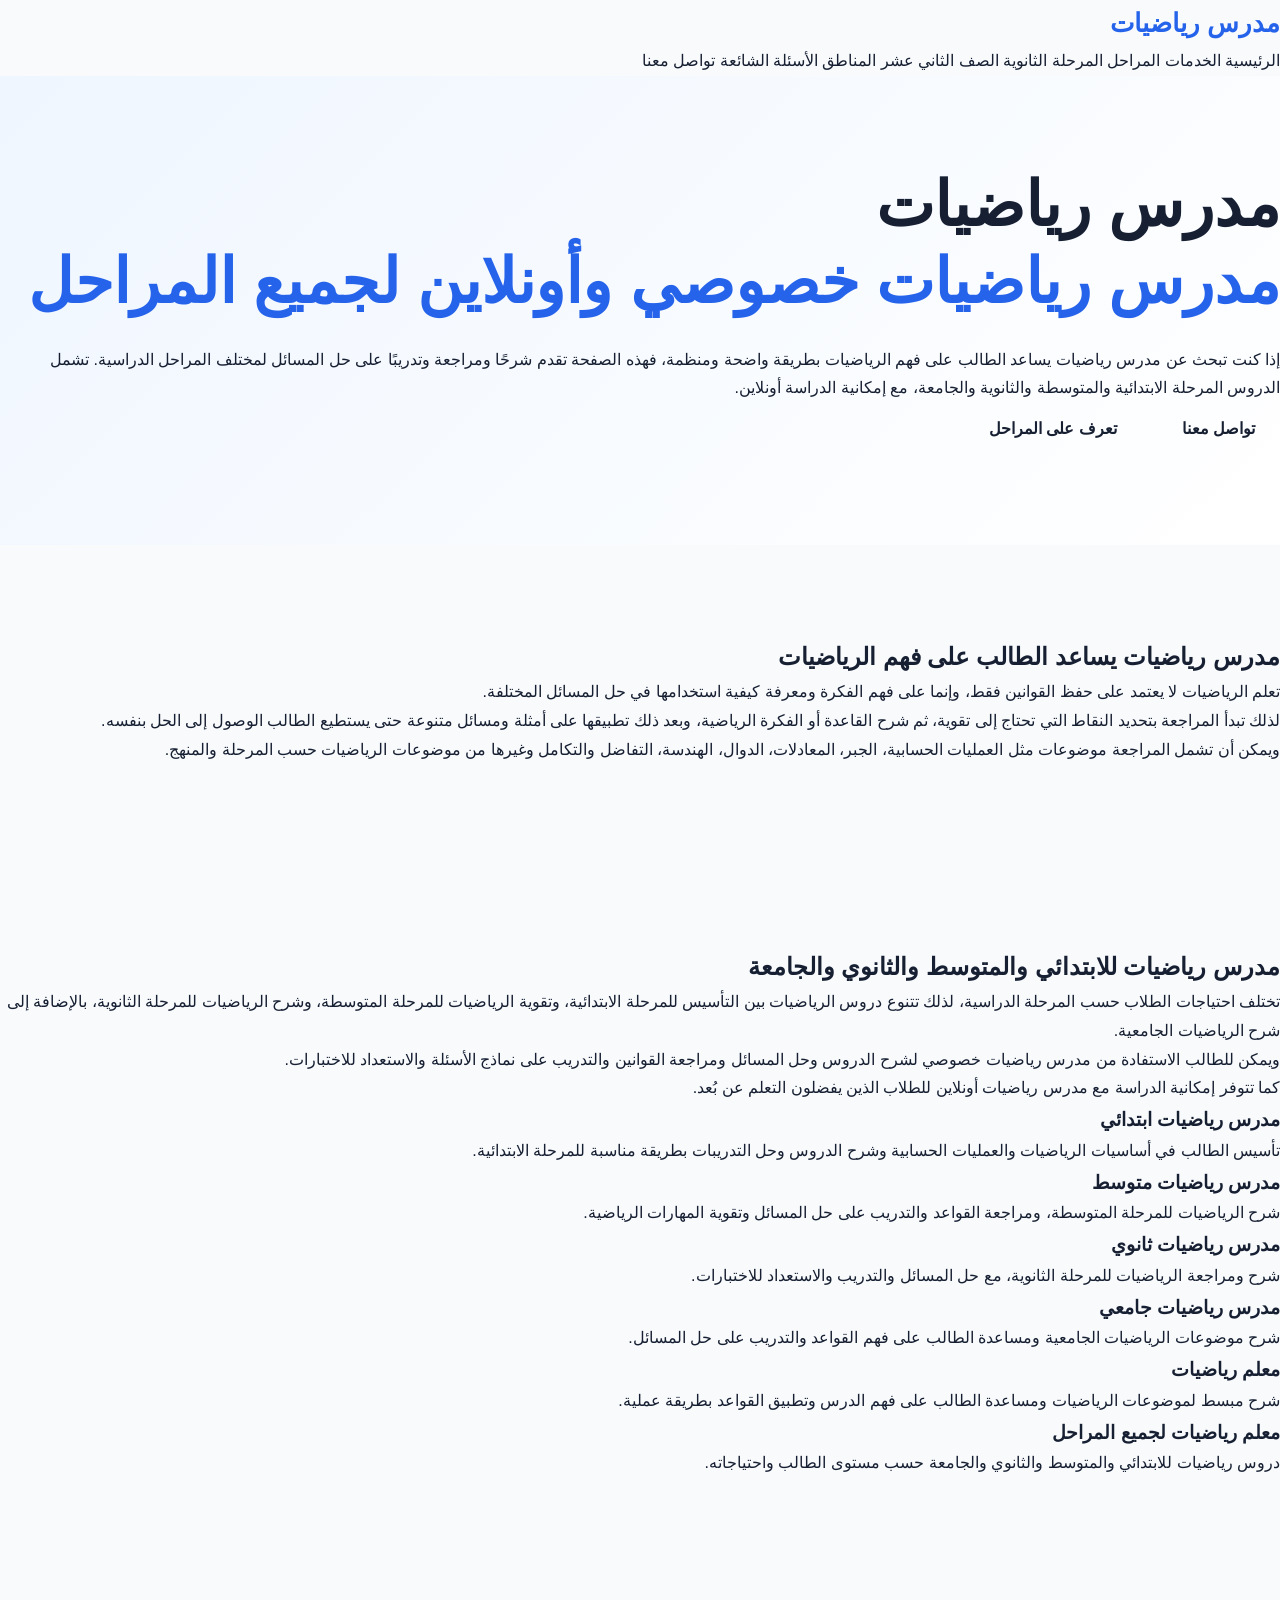
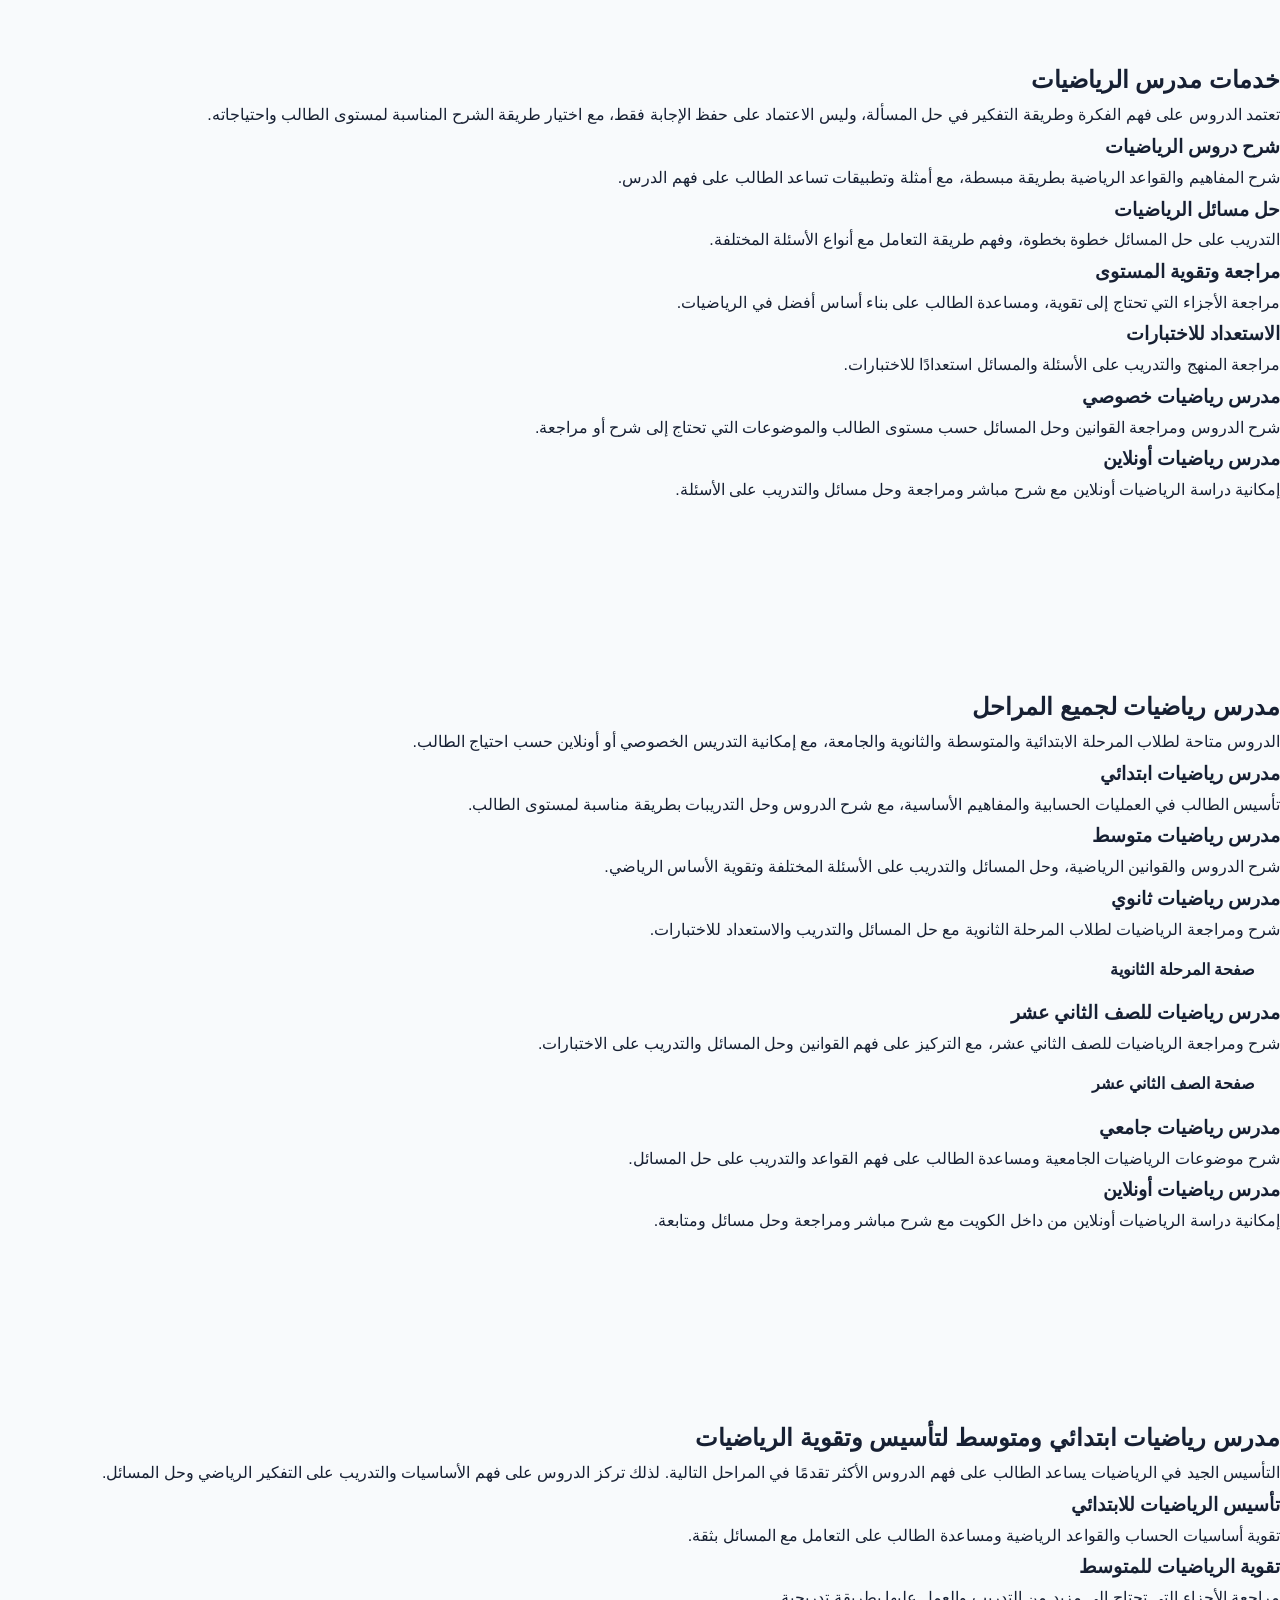
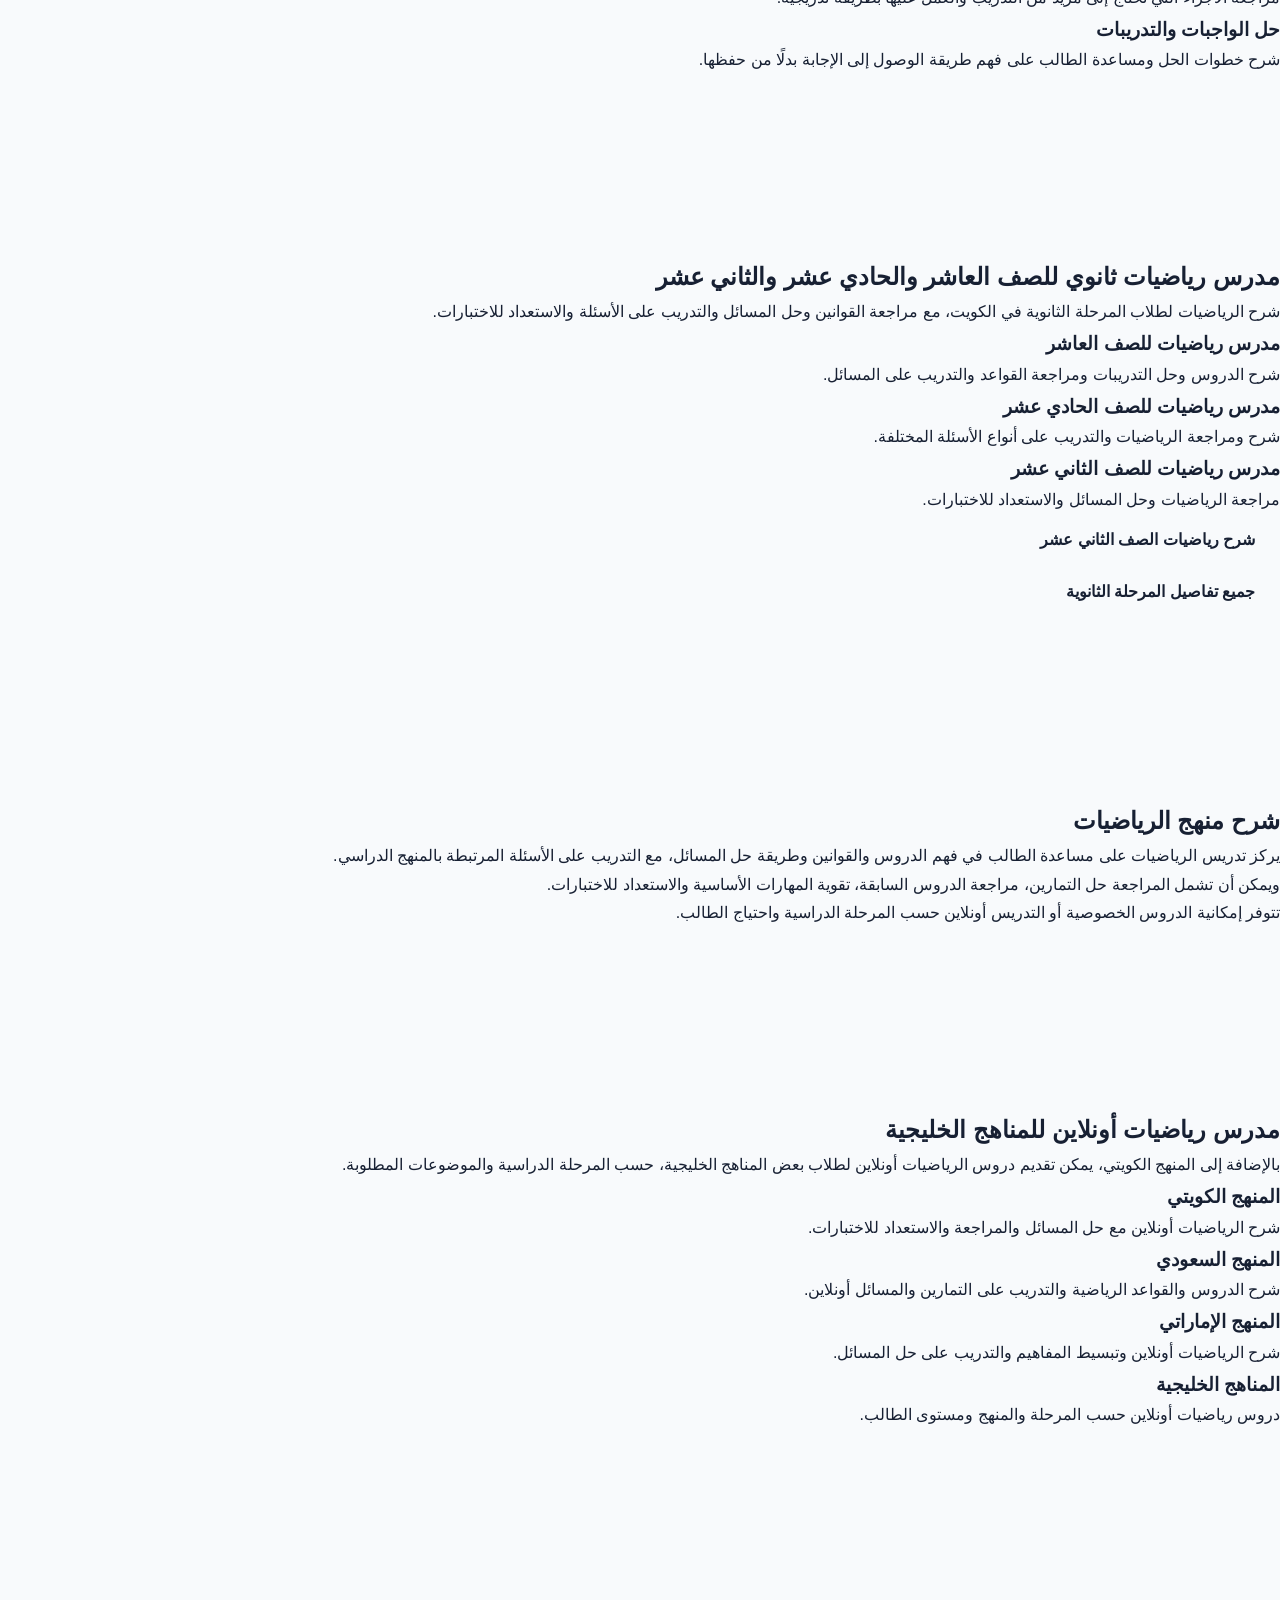
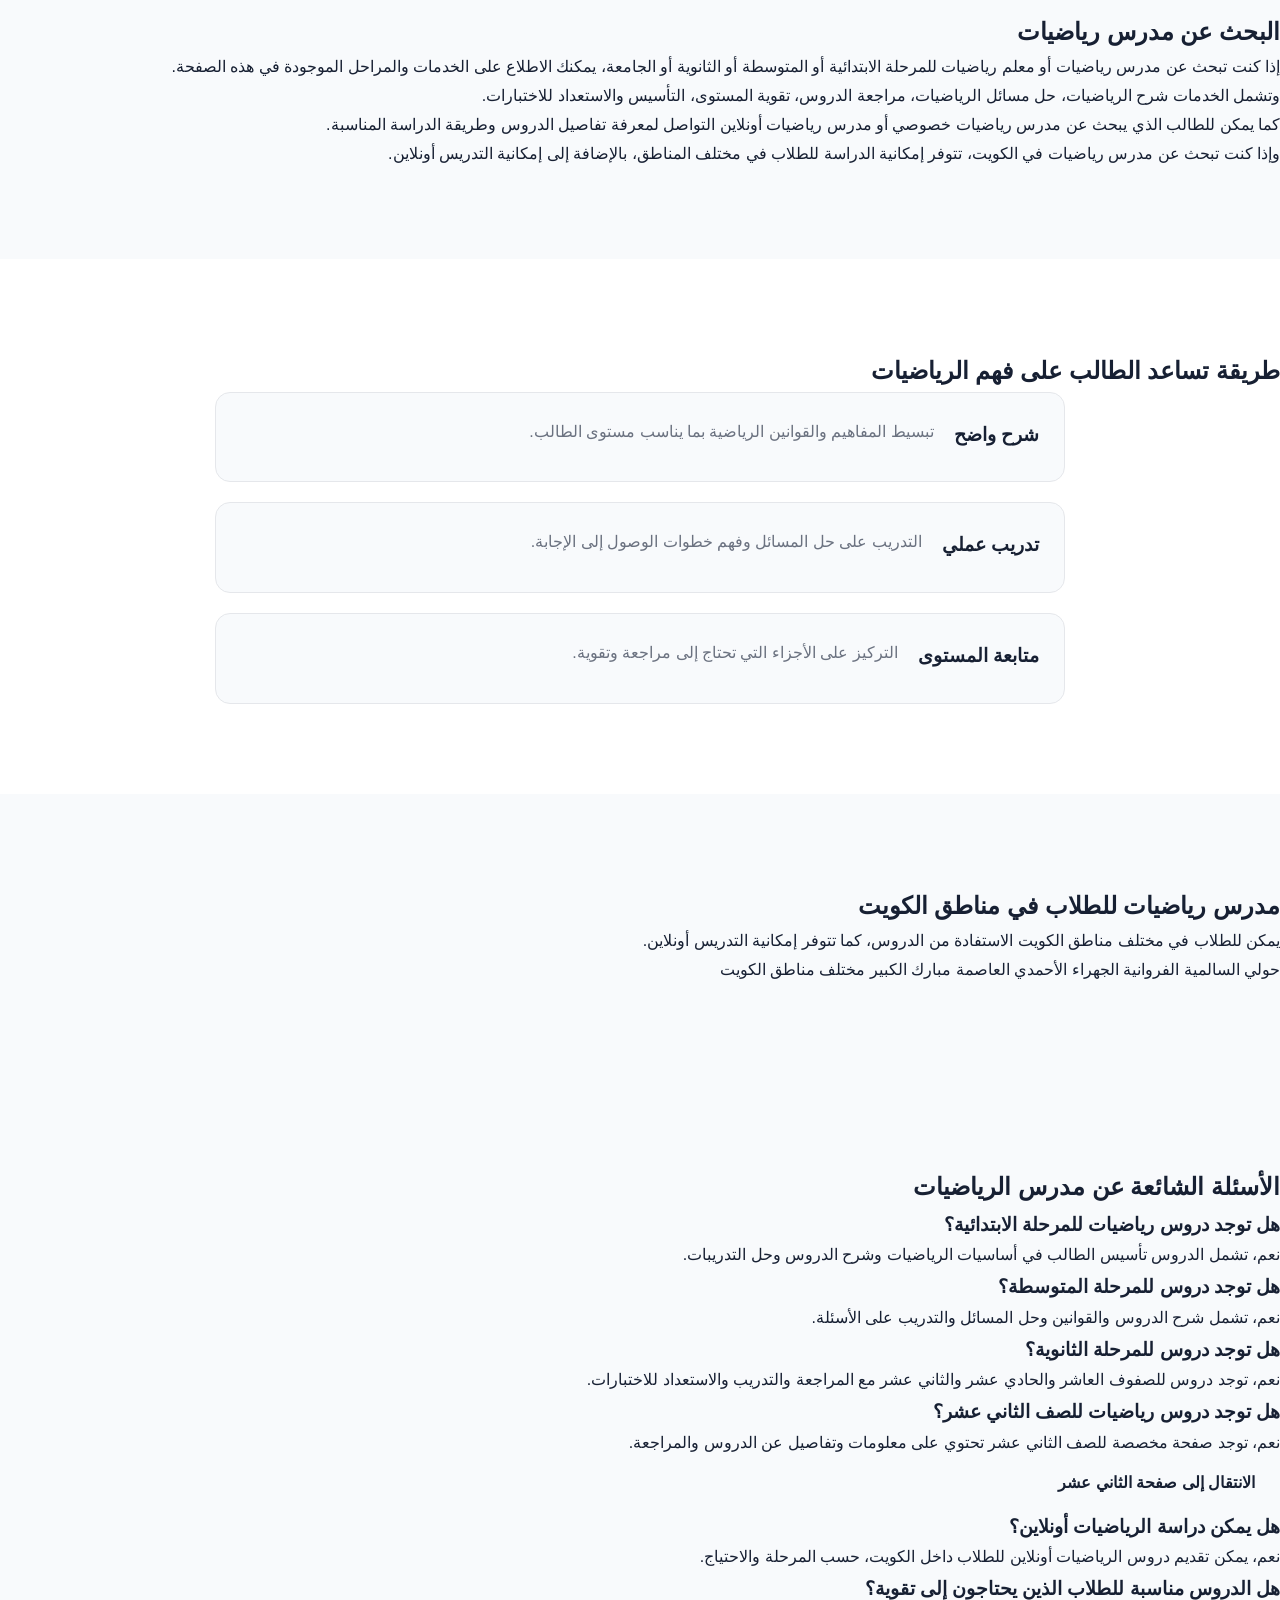
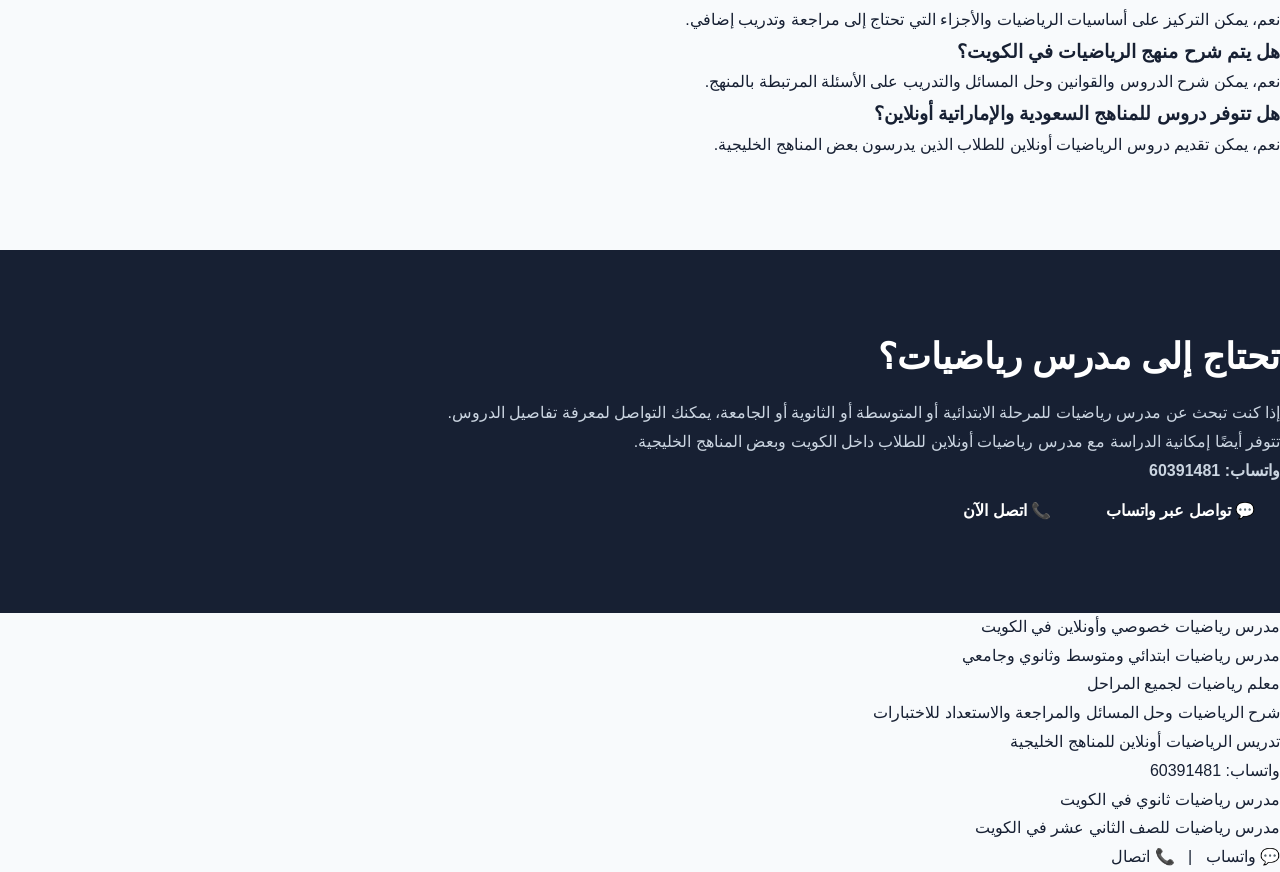
==== commit b7d37db6: "Update index.html" ====
--- a/index.html
+++ b/index.html
@@ -2,89 +2,234 @@
 <html lang="ar" dir="rtl">
 
 <head>
+
     <meta charset="UTF-8">
+
     <meta name="viewport" content="width=device-width, initial-scale=1.0">
 
-    <title>مدرس رياضيات في الكويت | مدرس رياضيات خصوصي وأونلاين</title>
+    <title>مدرس رياضيات | مدرس رياضيات خصوصي وأونلاين</title>
 
     <meta name="description"
-        content="مدرس رياضيات في الكويت للابتدائي والمتوسط والثانوي والجامعة. شرح مبسط وفهم القواعد وحل المسائل والمراجعة والاستعداد للاختبارات، مع إمكانية التدريس أونلاين.">
+        content="مدرس رياضيات خصوصي وأونلاين للابتدائي والمتوسط والثانوي والجامعة. مدرس رياضيات لشرح الدروس وحل المسائل والمراجعة والاستعداد للاختبارات، مع إمكانية الدراسة أونلاين في الكويت.">
 
     <meta name="robots" content="index, follow">
 
-    <meta name="author" content="مدرس رياضيات في الكويت">
+    <meta name="author" content="مدرس رياضيات">
 
     <link rel="canonical"
         href="https://mohktar456456-art.github.io/math-teacher/">
 
+
     <!-- Open Graph -->
+
     <meta property="og:title"
-        content="مدرس رياضيات في الكويت | مدرس رياضيات خصوصي وأونلاين">
+        content="مدرس رياضيات | مدرس رياضيات خصوصي وأونلاين">
 
     <meta property="og:description"
-        content="شرح الرياضيات للطلاب في الكويت لجميع المراحل، مع حل المسائل والمراجعة والاستعداد للاختبارات والدروس أونلاين.">
-
-    <meta property="og:type" content="website">
+        content="مدرس رياضيات للمرحلة الابتدائية والمتوسطة والثانوية والجامعة، مع شرح مبسط وحل مسائل ومراجعة واستعداد للاختبارات والدروس أونلاين.">
+
+    <meta property="og:type"
+        content="website">
 
     <meta property="og:url"
         content="https://mohktar456456-art.github.io/math-teacher/">
 
-    <meta property="og:locale" content="ar_KW">
+    <meta property="og:locale"
+        content="ar_KW">
+
 
     <!-- Twitter -->
-    <meta name="twitter:card" content="summary">
+
+    <meta name="twitter:card"
+        content="summary">
 
     <meta name="twitter:title"
-        content="مدرس رياضيات في الكويت | مدرس رياضيات خصوصي وأونلاين">
+        content="مدرس رياضيات | مدرس رياضيات خصوصي وأونلاين">
 
     <meta name="twitter:description"
-        content="مدرس رياضيات في الكويت لجميع المراحل، شرح مبسط وحل مسائل ومراجعة واستعداد للاختبارات، مع إمكانية التدريس أونلاين.">
+        content="مدرس رياضيات للابتدائي والمتوسط والثانوي والجامعة، شرح مبسط وحل مسائل ومراجعة واستعداد للاختبارات مع إمكانية التدريس أونلاين.">
 
 
     <!-- Structured Data -->
+
     <script type="application/ld+json">
     {
         "@context": "https://schema.org",
+
         "@graph": [
 
             {
                 "@type": "WebSite",
+
                 "@id": "https://mohktar456456-art.github.io/math-teacher/#website",
+
                 "url": "https://mohktar456456-art.github.io/math-teacher/",
-                "name": "مدرس رياضيات في الكويت",
+
+                "name": "مدرس رياضيات",
+
                 "inLanguage": "ar-KW"
             },
 
+
             {
                 "@type": "WebPage",
+
                 "@id": "https://mohktar456456-art.github.io/math-teacher/#webpage",
+
                 "url": "https://mohktar456456-art.github.io/math-teacher/",
-                "name": "مدرس رياضيات في الكويت | مدرس رياضيات خصوصي وأونلاين",
-                "description": "مدرس رياضيات في الكويت لجميع المراحل الدراسية، مع شرح مبسط وحل المسائل والمراجعة والاستعداد للاختبارات والتدريس أونلاين.",
+
+                "name": "مدرس رياضيات | مدرس رياضيات خصوصي وأونلاين",
+
+                "description": "مدرس رياضيات للمرحلة الابتدائية والمتوسطة والثانوية والجامعة، مع شرح مبسط وحل المسائل والمراجعة والاستعداد للاختبارات والتدريس أونلاين.",
+
                 "isPartOf": {
                     "@id": "https://mohktar456456-art.github.io/math-teacher/#website"
                 },
+
                 "inLanguage": "ar-KW"
             },
 
+
             {
                 "@type": "Service",
+
                 "@id": "https://mohktar456456-art.github.io/math-teacher/#service",
-                "name": "دروس الرياضيات في الكويت",
+
+                "name": "دروس الرياضيات",
+
                 "serviceType": "تدريس الرياضيات",
+
                 "areaServed": {
                     "@type": "Country",
                     "name": "الكويت"
                 },
-                "description": "دروس رياضيات خصوصية وأونلاين للطلاب في الكويت لجميع المراحل الدراسية، مع شرح الدروس وحل المسائل والمراجعة والاستعداد للاختبارات.",
+
+                "description": "دروس رياضيات خصوصية وأونلاين للطلاب في الكويت للمرحلة الابتدائية والمتوسطة والثانوية والجامعة، مع شرح الدروس وحل المسائل والمراجعة والاستعداد للاختبارات.",
+
                 "url": "https://mohktar456456-art.github.io/math-teacher/"
+            },
+
+
+            {
+                "@type": "FAQPage",
+
+                "@id": "https://mohktar456456-art.github.io/math-teacher/#faq",
+
+                "mainEntity": [
+
+                    {
+                        "@type": "Question",
+
+                        "name": "هل توجد دروس رياضيات للمرحلة الابتدائية؟",
+
+                        "acceptedAnswer": {
+                            "@type": "Answer",
+
+                            "text": "نعم، تشمل الدروس تأسيس الطالب في أساسيات الرياضيات وشرح الدروس وحل التدريبات."
+                        }
+                    },
+
+
+                    {
+                        "@type": "Question",
+
+                        "name": "هل توجد دروس للمرحلة المتوسطة؟",
+
+                        "acceptedAnswer": {
+                            "@type": "Answer",
+
+                            "text": "نعم، تشمل شرح الدروس والقوانين وحل المسائل والتدريب على الأسئلة."
+                        }
+                    },
+
+
+                    {
+                        "@type": "Question",
+
+                        "name": "هل توجد دروس للمرحلة الثانوية؟",
+
+                        "acceptedAnswer": {
+                            "@type": "Answer",
+
+                            "text": "نعم، توجد دروس للصفوف العاشر والحادي عشر والثاني عشر مع المراجعة والتدريب والاستعداد للاختبارات."
+                        }
+                    },
+
+
+                    {
+                        "@type": "Question",
+
+                        "name": "هل توجد دروس رياضيات للصف الثاني عشر؟",
+
+                        "acceptedAnswer": {
+                            "@type": "Answer",
+
+                            "text": "نعم، توجد صفحة مخصصة للصف الثاني عشر تحتوي على معلومات وتفاصيل عن الدروس والمراجعة."
+                        }
+                    },
+
+
+                    {
+                        "@type": "Question",
+
+                        "name": "هل يمكن دراسة الرياضيات أونلاين؟",
+
+                        "acceptedAnswer": {
+                            "@type": "Answer",
+
+                            "text": "نعم، يمكن تقديم دروس الرياضيات أونلاين للطلاب داخل الكويت، حسب المرحلة والاحتياج."
+                        }
+                    },
+
+
+                    {
+                        "@type": "Question",
+
+                        "name": "هل الدروس مناسبة للطلاب الذين يحتاجون إلى تقوية؟",
+
+                        "acceptedAnswer": {
+                            "@type": "Answer",
+
+                            "text": "نعم، يمكن التركيز على أساسيات الرياضيات والأجزاء التي تحتاج إلى مراجعة وتدريب إضافي."
+                        }
+                    },
+
+
+                    {
+                        "@type": "Question",
+
+                        "name": "هل يتم شرح منهج الرياضيات في الكويت؟",
+
+                        "acceptedAnswer": {
+                            "@type": "Answer",
+
+                            "text": "نعم، يمكن شرح الدروس والقوانين وحل المسائل والتدريب على الأسئلة المرتبطة بالمنهج."
+                        }
+                    },
+
+
+                    {
+                        "@type": "Question",
+
+                        "name": "هل تتوفر دروس للمناهج السعودية والإماراتية أونلاين؟",
+
+                        "acceptedAnswer": {
+                            "@type": "Answer",
+
+                            "text": "نعم، يمكن تقديم دروس الرياضيات أونلاين للطلاب الذين يدرسون بعض المناهج الخليجية."
+                        }
+                    }
+
+                ]
             }
 
         ]
     }
     </script>
 
-    <link rel="stylesheet" href="style.css">
+
+    <link rel="stylesheet"
+          href="style.css">
 
 </head>
 
@@ -95,27 +240,47 @@
 <header>
 
     <div class="logo">
-        <a href="./">مدرس رياضيات</a>
+
+        <a href="./">
+            مدرس رياضيات
+        </a>
+
     </div>
 
 
     <nav>
 
-        <a href="#home">الرئيسية</a>
-
-        <a href="#services">الخدمات</a>
-
-        <a href="#levels">المراحل</a>
-
-        <a href="secondary.html">المرحلة الثانوية</a>
-
-        <a href="grade12.html">الصف الثاني عشر</a>
-
-        <a href="#areas">المناطق</a>
-
-        <a href="#faq">الأسئلة الشائعة</a>
-
-        <a href="#contact">تواصل معنا</a>
+        <a href="#home">
+            الرئيسية
+        </a>
+
+        <a href="#services">
+            الخدمات
+        </a>
+
+        <a href="#levels">
+            المراحل
+        </a>
+
+        <a href="secondary.html">
+            المرحلة الثانوية
+        </a>
+
+        <a href="grade12.html">
+            الصف الثاني عشر
+        </a>
+
+        <a href="#areas">
+            المناطق
+        </a>
+
+        <a href="#faq">
+            الأسئلة الشائعة
+        </a>
+
+        <a href="#contact">
+            تواصل معنا
+        </a>
 
     </nav>
 
@@ -130,20 +295,28 @@
      الرئيسية
 ========================== -->
 
-<section id="home" class="hero">
+<section id="home"
+         class="hero">
+
 
     <h1>
-        مدرس رياضيات في الكويت
+
+        مدرس رياضيات
+
         <br>
-        <span>خصوصي وأونلاين لجميع المراحل</span>
+
+        <span>
+            مدرس رياضيات خصوصي وأونلاين لجميع المراحل
+        </span>
+
     </h1>
 
 
     <p>
 
-        إذا كنت تبحث عن مدرس رياضيات في الكويت يساعد الطالب
-        على فهم الرياضيات بطريقة واضحة ومنظمة، فهذه الصفحة
-        تقدم شرحًا ومراجعة وتدريبًا على حل المسائل لمختلف
+        إذا كنت تبحث عن مدرس رياضيات يساعد الطالب على فهم
+        الرياضيات بطريقة واضحة ومنظمة، فهذه الصفحة تقدم
+        شرحًا ومراجعة وتدريبًا على حل المسائل لمختلف
         المراحل الدراسية.
 
         تشمل الدروس المرحلة الابتدائية والمتوسطة والثانوية
@@ -154,15 +327,23 @@
 
     <div class="hero-buttons">
 
-        <a href="#contact" class="btn">
+        <a href="#contact"
+           class="btn">
+
             تواصل معنا
+
         </a>
 
-        <a href="#levels" class="btn">
+
+        <a href="#levels"
+           class="btn">
+
             تعرف على المراحل
+
         </a>
 
     </div>
+
 
 </section>
 
@@ -174,9 +355,11 @@
 
 <section class="section">
 
+
     <h2>
-        كيف تساعد دروس الرياضيات الطالب؟
+        مدرس رياضيات يساعد الطالب على فهم الرياضيات
     </h2>
+
 
     <p>
 
@@ -185,6 +368,7 @@
         في حل المسائل المختلفة.
 
     </p>
+
 
     <p>
 
@@ -195,6 +379,7 @@
 
     </p>
 
+
     <p>
 
         ويمكن أن تشمل المراجعة موضوعات مثل العمليات الحسابية،
@@ -203,6 +388,153 @@
 
     </p>
 
+
+</section>
+
+
+
+<!-- =========================
+     الكلمات المفتاحية والخدمات
+========================== -->
+
+<section class="section">
+
+
+    <h2>
+        مدرس رياضيات للابتدائي والمتوسط والثانوي والجامعة
+    </h2>
+
+
+    <p>
+
+        تختلف احتياجات الطلاب حسب المرحلة الدراسية، لذلك
+        تتنوع دروس الرياضيات بين التأسيس للمرحلة الابتدائية،
+        وتقوية الرياضيات للمرحلة المتوسطة، وشرح الرياضيات
+        للمرحلة الثانوية، بالإضافة إلى شرح الرياضيات الجامعية.
+
+    </p>
+
+
+    <p>
+
+        ويمكن للطالب الاستفادة من مدرس رياضيات خصوصي
+        لشرح الدروس وحل المسائل ومراجعة القوانين والتدريب
+        على نماذج الأسئلة والاستعداد للاختبارات.
+
+    </p>
+
+
+    <p>
+
+        كما تتوفر إمكانية الدراسة مع مدرس رياضيات أونلاين
+        للطلاب الذين يفضلون التعلم عن بُعد.
+
+    </p>
+
+
+    <div class="cards">
+
+
+        <div class="card">
+
+            <h3>
+                مدرس رياضيات ابتدائي
+            </h3>
+
+            <p>
+
+                تأسيس الطالب في أساسيات الرياضيات والعمليات
+                الحسابية وشرح الدروس وحل التدريبات بطريقة
+                مناسبة للمرحلة الابتدائية.
+
+            </p>
+
+        </div>
+
+
+        <div class="card">
+
+            <h3>
+                مدرس رياضيات متوسط
+            </h3>
+
+            <p>
+
+                شرح الرياضيات للمرحلة المتوسطة، ومراجعة القواعد
+                والتدريب على حل المسائل وتقوية المهارات الرياضية.
+
+            </p>
+
+        </div>
+
+
+        <div class="card">
+
+            <h3>
+                مدرس رياضيات ثانوي
+            </h3>
+
+            <p>
+
+                شرح ومراجعة الرياضيات للمرحلة الثانوية،
+                مع حل المسائل والتدريب والاستعداد للاختبارات.
+
+            </p>
+
+        </div>
+
+
+        <div class="card">
+
+            <h3>
+                مدرس رياضيات جامعي
+            </h3>
+
+            <p>
+
+                شرح موضوعات الرياضيات الجامعية ومساعدة الطالب
+                على فهم القواعد والتدريب على حل المسائل.
+
+            </p>
+
+        </div>
+
+
+        <div class="card">
+
+            <h3>
+                معلم رياضيات
+            </h3>
+
+            <p>
+
+                شرح مبسط لموضوعات الرياضيات ومساعدة الطالب
+                على فهم الدرس وتطبيق القواعد بطريقة عملية.
+
+            </p>
+
+        </div>
+
+
+        <div class="card">
+
+            <h3>
+                معلم رياضيات لجميع المراحل
+            </h3>
+
+            <p>
+
+                دروس رياضيات للابتدائي والمتوسط والثانوي
+                والجامعة حسب مستوى الطالب واحتياجاته.
+
+            </p>
+
+        </div>
+
+
+    </div>
+
+
 </section>
 
 
@@ -211,10 +543,12 @@
      الخدمات
 ========================== -->
 
-<section id="services" class="section">
+<section id="services"
+         class="section">
+
 
     <h2>
-        خدمات تدريس الرياضيات في الكويت
+        خدمات مدرس الرياضيات
     </h2>
 
 
@@ -246,7 +580,6 @@
         </div>
 
 
-
         <div class="card">
 
             <h3>
@@ -263,7 +596,6 @@
         </div>
 
 
-
         <div class="card">
 
             <h3>
@@ -280,7 +612,6 @@
         </div>
 
 
-
         <div class="card">
 
             <h3>
@@ -297,7 +628,41 @@
         </div>
 
 
-    </div>
+        <div class="card">
+
+            <h3>
+                مدرس رياضيات خصوصي
+            </h3>
+
+            <p>
+
+                شرح الدروس ومراجعة القوانين وحل المسائل
+                حسب مستوى الطالب والموضوعات التي تحتاج إلى
+                شرح أو مراجعة.
+
+            </p>
+
+        </div>
+
+
+        <div class="card">
+
+            <h3>
+                مدرس رياضيات أونلاين
+            </h3>
+
+            <p>
+
+                إمكانية دراسة الرياضيات أونلاين مع شرح مباشر
+                ومراجعة وحل مسائل والتدريب على الأسئلة.
+
+            </p>
+
+        </div>
+
+
+    </div>
+
 
 </section>
 
@@ -307,10 +672,12 @@
      المراحل الدراسية
 ========================== -->
 
-<section id="levels" class="section">
+<section id="levels"
+         class="section">
+
 
     <h2>
-        تدريس الرياضيات لجميع المراحل في الكويت
+        مدرس رياضيات لجميع المراحل
     </h2>
 
 
@@ -329,7 +696,7 @@
         <div class="card">
 
             <h3>
-                الرياضيات للمرحلة الابتدائية
+                مدرس رياضيات ابتدائي
             </h3>
 
             <p>
@@ -342,11 +709,10 @@
         </div>
 
 
-
-        <div class="card">
-
-            <h3>
-                الرياضيات للمرحلة المتوسطة
+        <div class="card">
+
+            <h3>
+                مدرس رياضيات متوسط
             </h3>
 
             <p>
@@ -360,11 +726,10 @@
         </div>
 
 
-
-        <div class="card">
-
-            <h3>
-                الرياضيات للمرحلة الثانوية
+        <div class="card">
+
+            <h3>
+                مدرس رياضيات ثانوي
             </h3>
 
             <p>
@@ -375,18 +740,20 @@
             </p>
 
 
-            <a href="secondary.html" class="btn">
+            <a href="secondary.html"
+               class="btn">
+
                 صفحة المرحلة الثانوية
+
             </a>
 
         </div>
 
 
-
-        <div class="card">
-
-            <h3>
-                الرياضيات للصف الثاني عشر
+        <div class="card">
+
+            <h3>
+                مدرس رياضيات للصف الثاني عشر
             </h3>
 
             <p>
@@ -398,18 +765,20 @@
             </p>
 
 
-            <a href="grade12.html" class="btn">
+            <a href="grade12.html"
+               class="btn">
+
                 صفحة الصف الثاني عشر
+
             </a>
 
         </div>
 
 
-
-        <div class="card">
-
-            <h3>
-                الرياضيات لطلاب الجامعة
+        <div class="card">
+
+            <h3>
+                مدرس رياضيات جامعي
             </h3>
 
             <p>
@@ -423,11 +792,10 @@
         </div>
 
 
-
-        <div class="card">
-
-            <h3>
-                دروس الرياضيات أونلاين
+        <div class="card">
+
+            <h3>
+                مدرس رياضيات أونلاين
             </h3>
 
             <p>
@@ -441,6 +809,7 @@
 
 
     </div>
+
 
 </section>
 
@@ -452,8 +821,9 @@
 
 <section class="section">
 
+
     <h2>
-        تأسيس وتقوية الرياضيات للابتدائي والمتوسط
+        مدرس رياضيات ابتدائي ومتوسط لتأسيس وتقوية الرياضيات
     </h2>
 
 
@@ -474,7 +844,7 @@
         <div class="card">
 
             <h3>
-                تأسيس الرياضيات
+                تأسيس الرياضيات للابتدائي
             </h3>
 
             <p>
@@ -487,11 +857,10 @@
         </div>
 
 
-
-        <div class="card">
-
-            <h3>
-                تقوية نقاط الضعف
+        <div class="card">
+
+            <h3>
+                تقوية الرياضيات للمتوسط
             </h3>
 
             <p>
@@ -504,7 +873,6 @@
         </div>
 
 
-
         <div class="card">
 
             <h3>
@@ -522,6 +890,7 @@
 
 
     </div>
+
 
 </section>
 
@@ -533,8 +902,9 @@
 
 <section class="section">
 
+
     <h2>
-        رياضيات الصف العاشر والحادي عشر والثاني عشر في الكويت
+        مدرس رياضيات ثانوي للصف العاشر والحادي عشر والثاني عشر
     </h2>
 
 
@@ -553,7 +923,7 @@
         <div class="card">
 
             <h3>
-                الصف العاشر
+                مدرس رياضيات للصف العاشر
             </h3>
 
             <p>
@@ -566,11 +936,10 @@
         </div>
 
 
-
-        <div class="card">
-
-            <h3>
-                الصف الحادي عشر
+        <div class="card">
+
+            <h3>
+                مدرس رياضيات للصف الحادي عشر
             </h3>
 
             <p>
@@ -583,11 +952,10 @@
         </div>
 
 
-
-        <div class="card">
-
-            <h3>
-                الصف الثاني عشر
+        <div class="card">
+
+            <h3>
+                مدرس رياضيات للصف الثاني عشر
             </h3>
 
             <p>
@@ -598,8 +966,11 @@
             </p>
 
 
-            <a href="grade12.html" class="btn">
+            <a href="grade12.html"
+               class="btn">
+
                 شرح رياضيات الصف الثاني عشر
+
             </a>
 
         </div>
@@ -610,11 +981,15 @@
 
     <div class="hero-buttons">
 
-        <a href="secondary.html" class="btn">
+        <a href="secondary.html"
+           class="btn">
+
             جميع تفاصيل المرحلة الثانوية
+
         </a>
 
     </div>
+
 
 </section>
 
@@ -626,8 +1001,9 @@
 
 <section class="section">
 
+
     <h2>
-        شرح منهج الرياضيات في الكويت
+        شرح منهج الرياضيات
     </h2>
 
 
@@ -656,6 +1032,7 @@
 
     </p>
 
+
 </section>
 
 
@@ -666,8 +1043,9 @@
 
 <section class="section">
 
+
     <h2>
-        تدريس الرياضيات أونلاين للمناهج الخليجية
+        مدرس رياضيات أونلاين للمناهج الخليجية
     </h2>
 
 
@@ -699,7 +1077,6 @@
         </div>
 
 
-
         <div class="card">
 
             <h3>
@@ -716,7 +1093,6 @@
         </div>
 
 
-
         <div class="card">
 
             <h3>
@@ -733,7 +1109,6 @@
         </div>
 
 
-
         <div class="card">
 
             <h3>
@@ -751,6 +1126,59 @@
 
 
     </div>
+
+
+</section>
+
+
+
+<!-- =========================
+     عبارات بحث إضافية
+========================== -->
+
+<section class="section">
+
+
+    <h2>
+        البحث عن مدرس رياضيات
+    </h2>
+
+
+    <p>
+
+        إذا كنت تبحث عن مدرس رياضيات أو معلم رياضيات
+        للمرحلة الابتدائية أو المتوسطة أو الثانوية أو الجامعة،
+        يمكنك الاطلاع على الخدمات والمراحل الموجودة في هذه الصفحة.
+
+    </p>
+
+
+    <p>
+
+        وتشمل الخدمات شرح الرياضيات، حل مسائل الرياضيات،
+        مراجعة الدروس، تقوية المستوى، التأسيس والاستعداد
+        للاختبارات.
+
+    </p>
+
+
+    <p>
+
+        كما يمكن للطالب الذي يبحث عن مدرس رياضيات خصوصي
+        أو مدرس رياضيات أونلاين التواصل لمعرفة تفاصيل
+        الدروس وطريقة الدراسة المناسبة.
+
+    </p>
+
+
+    <p>
+
+        وإذا كنت تبحث عن مدرس رياضيات في الكويت، تتوفر
+        إمكانية الدراسة للطلاب في مختلف المناطق، بالإضافة
+        إلى إمكانية التدريس أونلاين.
+
+    </p>
+
 
 </section>
 
@@ -762,6 +1190,7 @@
 
 <section class="why-section">
 
+
     <h2>
         طريقة تساعد الطالب على فهم الرياضيات
     </h2>
@@ -786,7 +1215,6 @@
         </div>
 
 
-
         <div class="feature">
 
             <h3>
@@ -803,7 +1231,6 @@
         </div>
 
 
-
         <div class="feature">
 
             <h3>
@@ -821,6 +1248,7 @@
 
 
     </div>
+
 
 </section>
 
@@ -830,10 +1258,12 @@
      مناطق الكويت
 ========================== -->
 
-<section id="areas" class="section">
+<section id="areas"
+         class="section">
+
 
     <h2>
-        دروس رياضيات للطلاب في مناطق الكويت
+        مدرس رياضيات للطلاب في مناطق الكويت
     </h2>
 
 
@@ -847,16 +1277,40 @@
 
     <div class="areas">
 
-        <span>حولي</span>
-        <span>السالمية</span>
-        <span>الفروانية</span>
-        <span>الجهراء</span>
-        <span>الأحمدي</span>
-        <span>العاصمة</span>
-        <span>مبارك الكبير</span>
-        <span>مختلف مناطق الكويت</span>
-
-    </div>
+        <span>
+            حولي
+        </span>
+
+        <span>
+            السالمية
+        </span>
+
+        <span>
+            الفروانية
+        </span>
+
+        <span>
+            الجهراء
+        </span>
+
+        <span>
+            الأحمدي
+        </span>
+
+        <span>
+            العاصمة
+        </span>
+
+        <span>
+            مبارك الكبير
+        </span>
+
+        <span>
+            مختلف مناطق الكويت
+        </span>
+
+    </div>
+
 
 </section>
 
@@ -866,20 +1320,23 @@
      الأسئلة الشائعة
 ========================== -->
 
-<section id="faq" class="section">
+<section id="faq"
+         class="section">
+
 
     <h2>
-        الأسئلة الشائعة عن دروس الرياضيات في الكويت
+        الأسئلة الشائعة عن مدرس الرياضيات
     </h2>
 
 
-
     <div class="faq-item">
+
 
         <h3>
             هل توجد دروس رياضيات للمرحلة الابتدائية؟
         </h3>
 
+
         <p>
 
             نعم، تشمل الدروس تأسيس الطالب في أساسيات الرياضيات
@@ -887,16 +1344,19 @@
 
         </p>
 
+
     </div>
 
 
 
     <div class="faq-item">
+
 
         <h3>
             هل توجد دروس للمرحلة المتوسطة؟
         </h3>
 
+
         <p>
 
             نعم، تشمل شرح الدروس والقوانين وحل المسائل
@@ -904,16 +1364,19 @@
 
         </p>
 
+
     </div>
 
 
 
     <div class="faq-item">
+
 
         <h3>
             هل توجد دروس للمرحلة الثانوية؟
         </h3>
 
+
         <p>
 
             نعم، توجد دروس للصفوف العاشر والحادي عشر والثاني عشر
@@ -921,16 +1384,19 @@
 
         </p>
 
+
     </div>
 
 
 
     <div class="faq-item">
+
 
         <h3>
             هل توجد دروس رياضيات للصف الثاني عشر؟
         </h3>
 
+
         <p>
 
             نعم، توجد صفحة مخصصة للصف الثاني عشر
@@ -939,20 +1405,26 @@
         </p>
 
 
-        <a href="grade12.html" class="btn">
+        <a href="grade12.html"
+           class="btn">
+
             الانتقال إلى صفحة الثاني عشر
+
         </a>
 
+
     </div>
 
 
 
     <div class="faq-item">
+
 
         <h3>
             هل يمكن دراسة الرياضيات أونلاين؟
         </h3>
 
+
         <p>
 
             نعم، يمكن تقديم دروس الرياضيات أونلاين
@@ -960,16 +1432,19 @@
 
         </p>
 
+
     </div>
 
 
 
     <div class="faq-item">
+
 
         <h3>
             هل الدروس مناسبة للطلاب الذين يحتاجون إلى تقوية؟
         </h3>
 
+
         <p>
 
             نعم، يمكن التركيز على أساسيات الرياضيات
@@ -977,16 +1452,19 @@
 
         </p>
 
+
     </div>
 
 
 
     <div class="faq-item">
+
 
         <h3>
             هل يتم شرح منهج الرياضيات في الكويت؟
         </h3>
 
+
         <p>
 
             نعم، يمكن شرح الدروس والقوانين وحل المسائل
@@ -994,16 +1472,19 @@
 
         </p>
 
+
     </div>
 
 
 
     <div class="faq-item">
+
 
         <h3>
             هل تتوفر دروس للمناهج السعودية والإماراتية أونلاين؟
         </h3>
 
+
         <p>
 
             نعم، يمكن تقديم دروس الرياضيات أونلاين
@@ -1011,7 +1492,9 @@
 
         </p>
 
-    </div>
+
+    </div>
+
 
 </section>
 
@@ -1021,10 +1504,12 @@
      التواصل
 ========================== -->
 
-<section id="contact" class="contact-section">
+<section id="contact"
+         class="contact-section">
+
 
     <h2>
-        تحتاج إلى مدرس رياضيات في الكويت؟
+        تحتاج إلى مدرس رياضيات؟
     </h2>
 
 
@@ -1039,7 +1524,7 @@
 
     <p>
 
-        كما تتوفر إمكانية دراسة الرياضيات أونلاين
+        تتوفر أيضًا إمكانية الدراسة مع مدرس رياضيات أونلاين
         للطلاب داخل الكويت وبعض المناهج الخليجية.
 
     </p>
@@ -1052,7 +1537,6 @@
         </strong>
 
     </p>
-
 
 
     <a href="https://wa.me/96560391481"
@@ -1065,13 +1549,13 @@
     </a>
 
 
-
     <a href="tel:+96560391481"
        class="btn">
 
         📞 اتصل الآن
 
     </a>
+
 
 </section>
 
@@ -1086,13 +1570,24 @@
 
 <footer>
 
+
     <p>
         مدرس رياضيات خصوصي وأونلاين في الكويت
     </p>
 
 
     <p>
-        شرح الرياضيات للمرحلة الابتدائية والمتوسطة والثانوية والجامعة
+        مدرس رياضيات ابتدائي ومتوسط وثانوي وجامعي
+    </p>
+
+
+    <p>
+        معلم رياضيات لجميع المراحل
+    </p>
+
+
+    <p>
+        شرح الرياضيات وحل المسائل والمراجعة والاستعداد للاختبارات
     </p>
 
 
@@ -1109,7 +1604,9 @@
     <p>
 
         <a href="secondary.html">
-            مدرس رياضيات للمرحلة الثانوية في الكويت
+
+            مدرس رياضيات ثانوي في الكويت
+
         </a>
 
     </p>
@@ -1118,7 +1615,9 @@
     <p>
 
         <a href="grade12.html">
+
             مدرس رياضيات للصف الثاني عشر في الكويت
+
         </a>
 
     </p>
@@ -1134,8 +1633,10 @@
 
         </a>
 
+
         &nbsp; | &nbsp;
 
+
         <a href="tel:+96560391481">
 
             📞 اتصال
@@ -1144,12 +1645,14 @@
 
     </p>
 
+
 </footer>
 
 
 
 <script src="script.js"></script>
 
+
 </body>
 
 </html>
